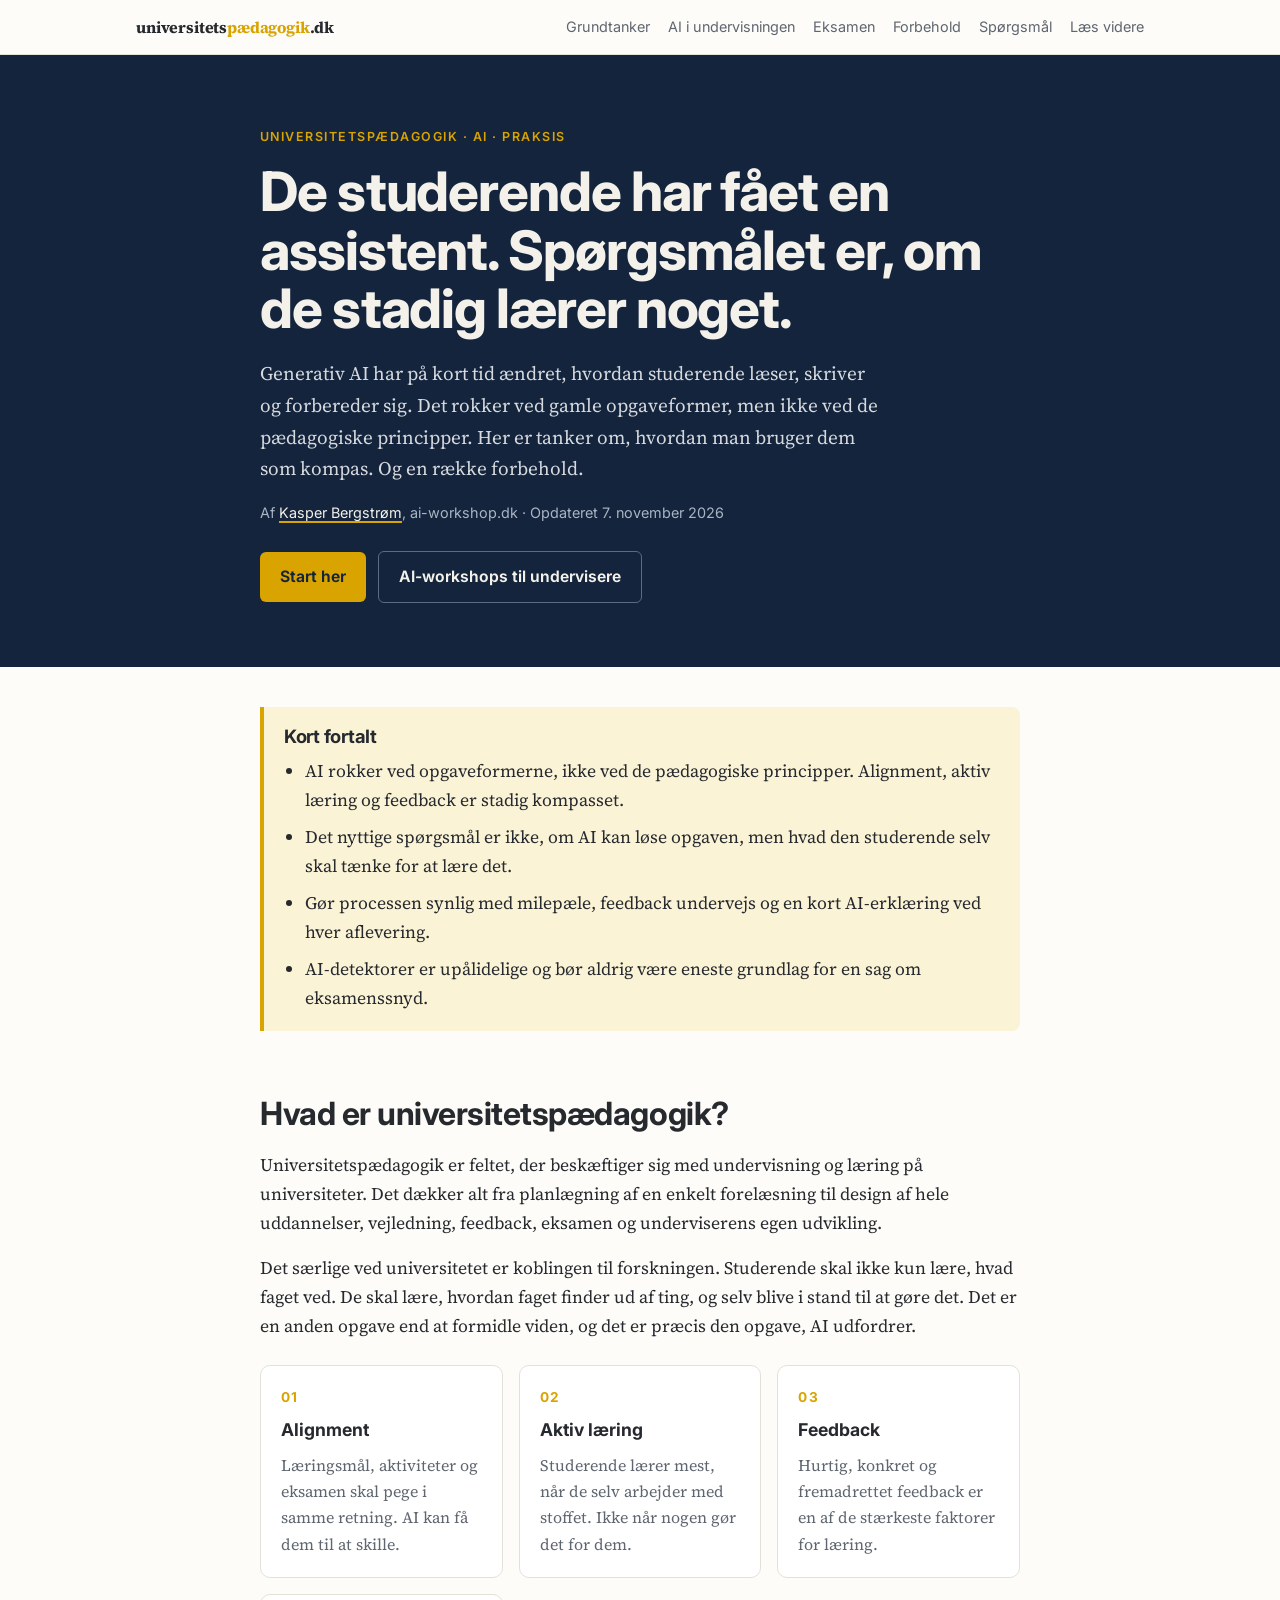
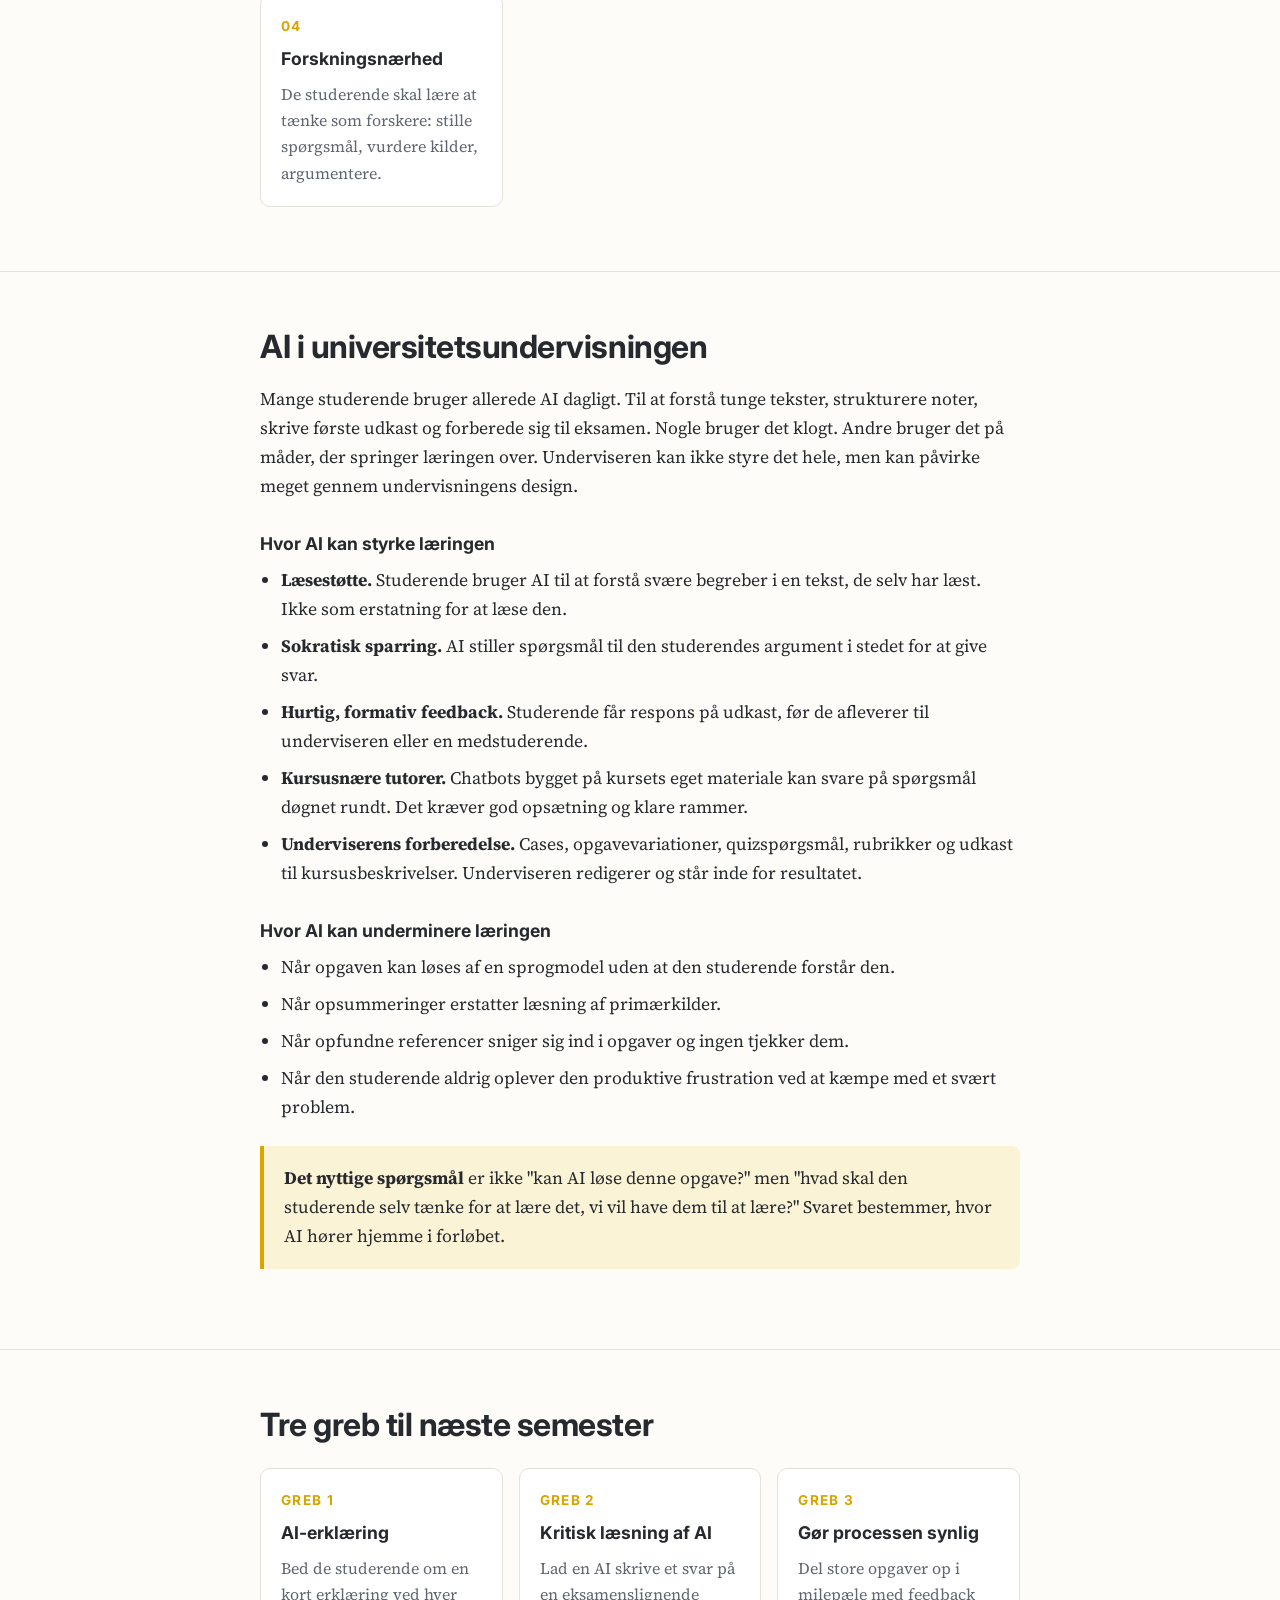
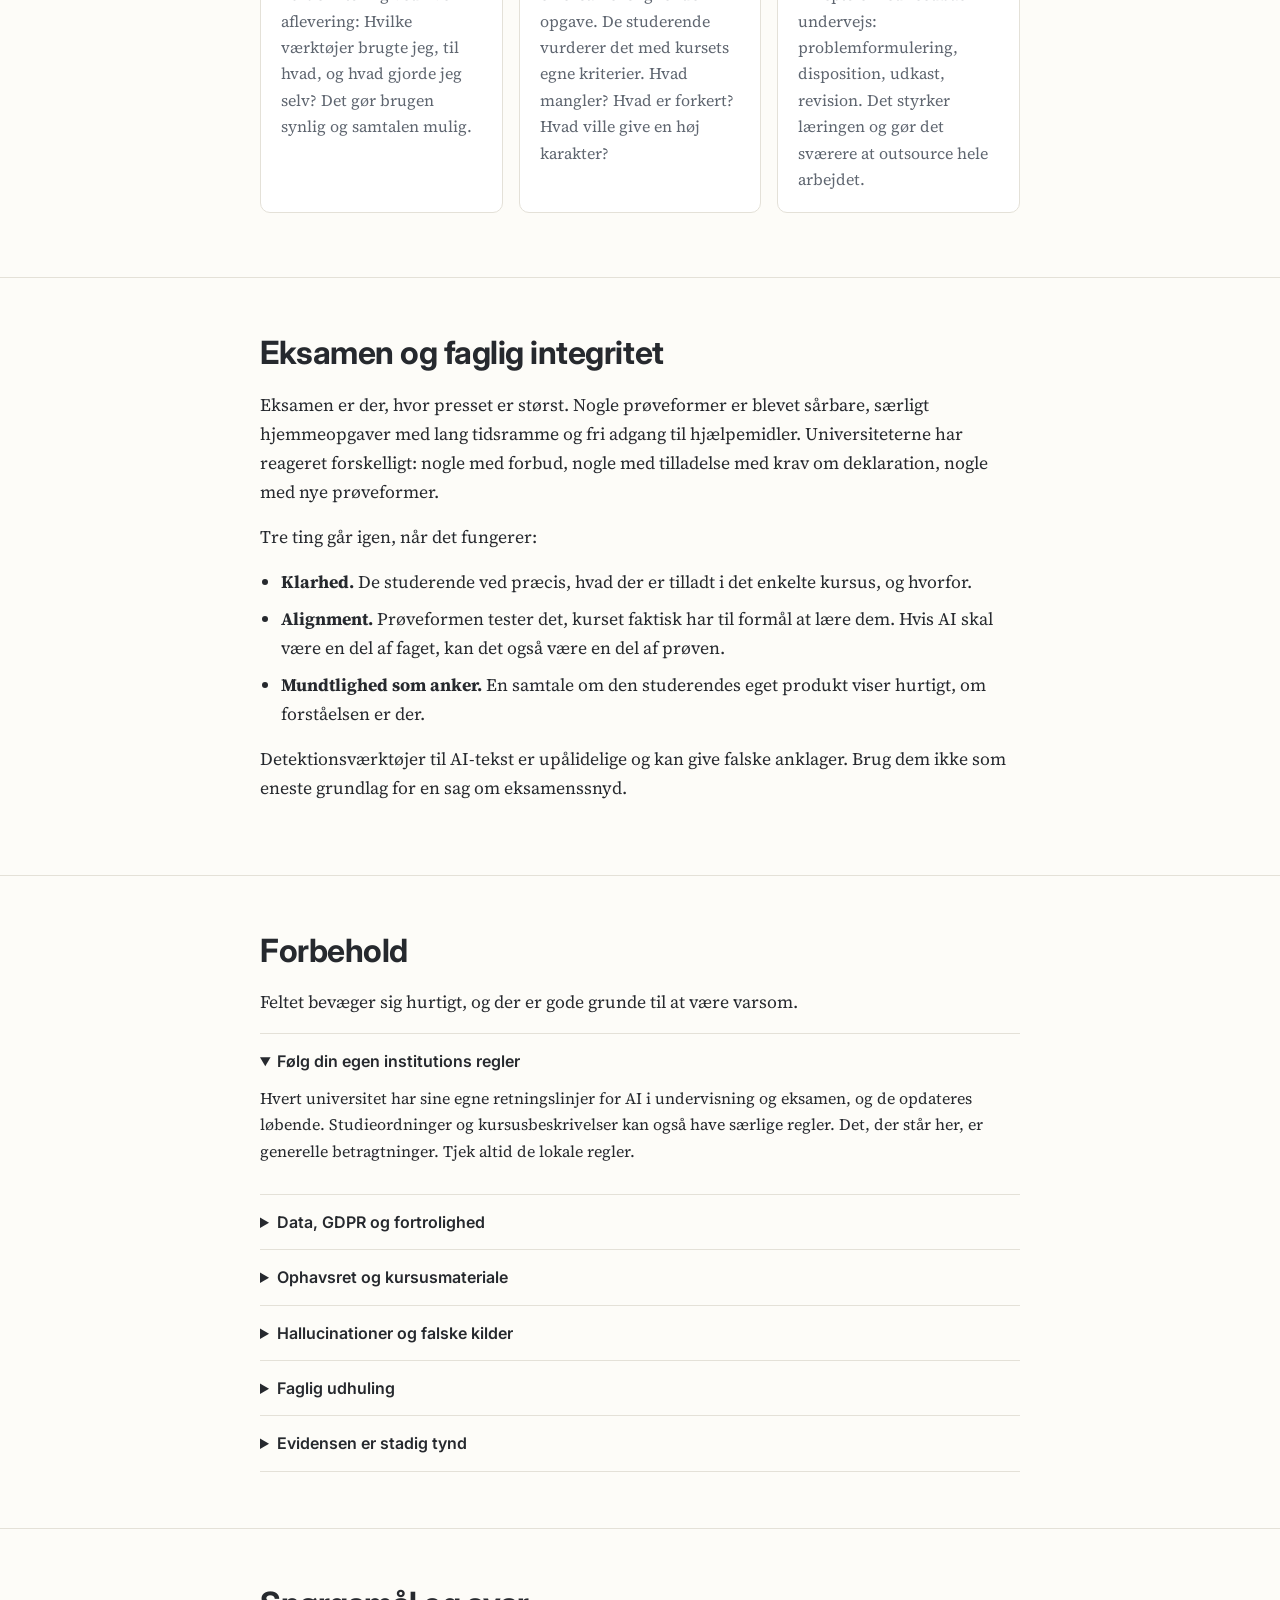
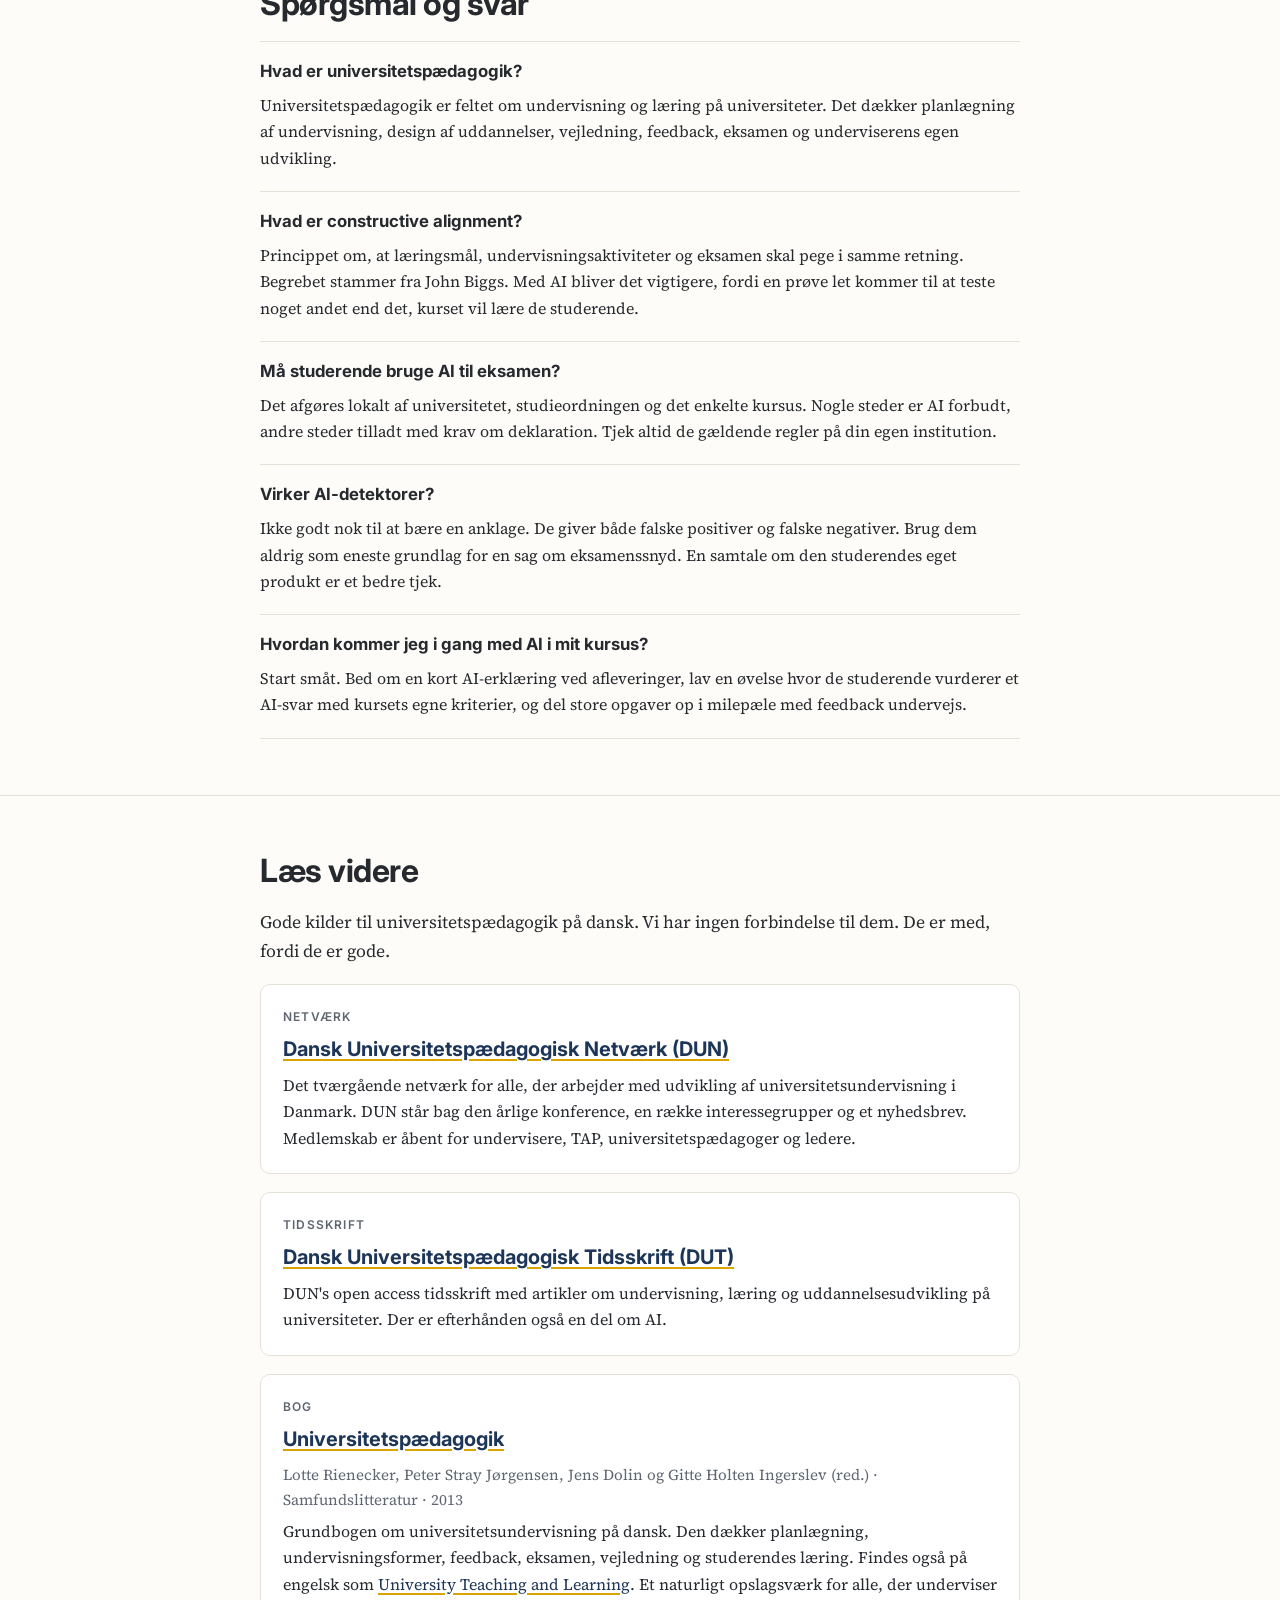
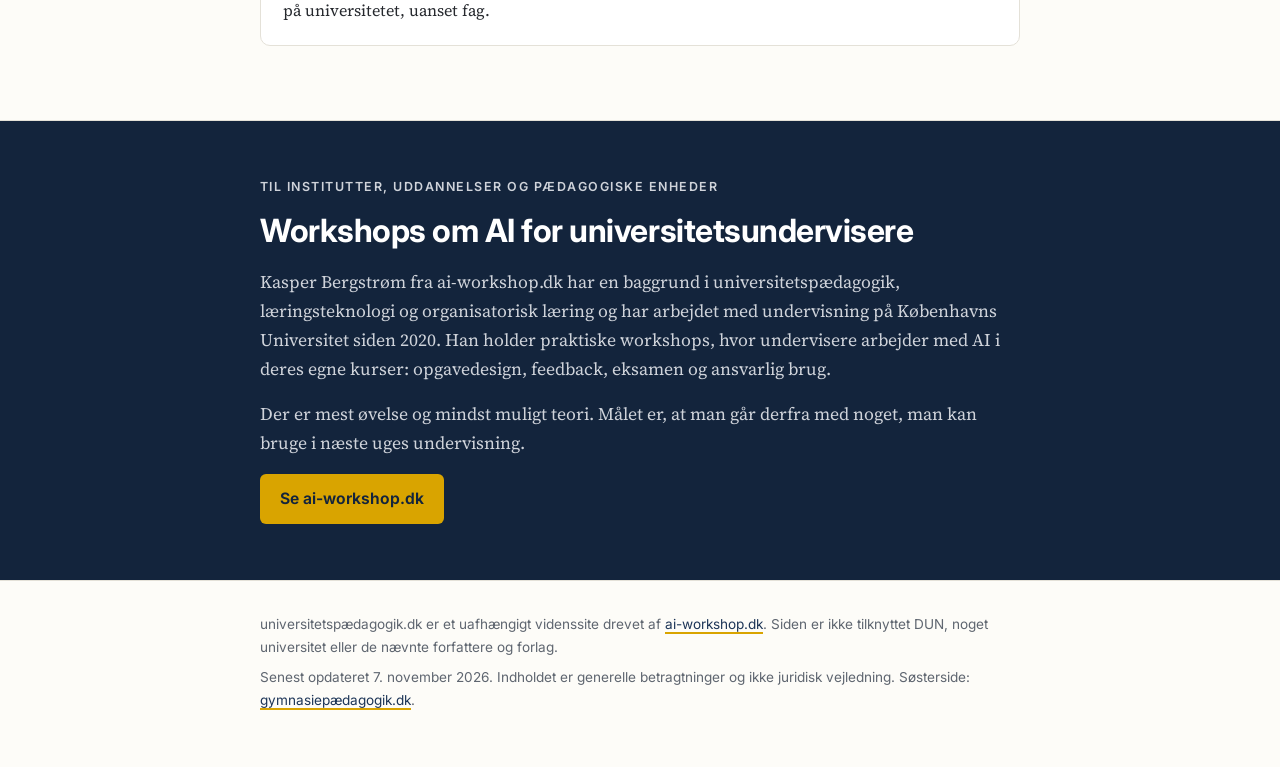
==== index.html @ 2fb236da "GEO/SEO: Bing-verifikation, IndexNow og strukturerede data Co-Authored-By: Claude Opus 5.5 <noreply@" ====
<!doctype html>
<html lang="da">
<head>
<meta charset="utf-8">
<meta name="viewport" content="width=device-width, initial-scale=1">
<title>Universitetspædagogik og AI: undervisning, eksamen og forbehold</title>
<meta name="description" content="Universitetspædagogik og generativ AI: alignment, aktiv læring, feedback, tre greb til næste semester, eksamen, AI-detektorer og ærlige forbehold.">
<meta name="author" content="Kasper Bergstrøm">
<meta name="robots" content="index, follow, max-image-preview:large, max-snippet:-1">
<meta name="theme-color" content="#13243c">
<link rel="canonical" href="https://xn--universitetspdagogik-u0b.dk/">
<meta property="og:site_name" content="universitetspædagogik.dk">
<meta property="og:title" content="Universitetspædagogik og AI">
<meta property="og:description" content="Hvad betyder generativ AI for undervisning, feedback og eksamen på universitetet? Konkrete tanker og ærlige forbehold.">
<meta property="og:type" content="article">
<meta property="og:url" content="https://xn--universitetspdagogik-u0b.dk/">
<meta property="og:image" content="https://xn--universitetspdagogik-u0b.dk/og.png">
<meta property="og:image:width" content="1200">
<meta property="og:image:height" content="630">
<meta property="og:image:alt" content="universitetspædagogik.dk: Universitetspædagogik og AI">
<meta property="og:locale" content="da_DK">
<meta property="article:published_time" content="2026-11-03">
<meta property="article:modified_time" content="2026-11-07">
<meta name="twitter:card" content="summary_large_image">
<script type="application/ld+json">
{
 "@context": "https://schema.org",
 "@graph": [
  {
   "@type": "WebSite",
   "@id": "https://xn--universitetspdagogik-u0b.dk/#website",
   "url": "https://xn--universitetspdagogik-u0b.dk/",
   "name": "universitetspædagogik.dk",
   "inLanguage": "da-DK",
   "publisher": {
    "@id": "https://ai-workshop.dk/#organization"
   }
  },
  {
   "@type": "Organization",
   "@id": "https://ai-workshop.dk/#organization",
   "name": "ai-workshop.dk",
   "url": "https://ai-workshop.dk/",
   "description": "Praktiske workshops og webinarer om generativ AI for undervisere, administration og vidensarbejdere.",
   "founder": {
    "@id": "https://ai-workshop.dk/#kasper"
   }
  },
  {
   "@type": "Person",
   "@id": "https://ai-workshop.dk/#kasper",
   "name": "Kasper Bergstrøm",
   "url": "https://ai-workshop.dk/",
   "description": "Underviser i praktisk brug af generativ AI med baggrund i pædagogik, læringsteknologi og organisatorisk læring.",
   "knowsAbout": [
    "Universitetspædagogik",
    "Gymnasiepædagogik",
    "Generativ AI i undervisning",
    "Læringsteknologi",
    "Organisatorisk læring"
   ],
   "worksFor": {
    "@id": "https://ai-workshop.dk/#organization"
   },
   "sameAs": [
    "https://www.linkedin.com/in/kasper-bergstrom"
   ]
  },
  {
   "@type": "Article",
   "@id": "https://xn--universitetspdagogik-u0b.dk/#artikel",
   "headline": "Universitetspædagogik og generativ AI",
   "description": "Universitetspædagogik og generativ AI: alignment, aktiv læring, feedback, tre greb til næste semester, eksamen, AI-detektorer og ærlige forbehold.",
   "url": "https://xn--universitetspdagogik-u0b.dk/",
   "mainEntityOfPage": "https://xn--universitetspdagogik-u0b.dk/",
   "inLanguage": "da-DK",
   "isPartOf": {
    "@id": "https://xn--universitetspdagogik-u0b.dk/#website"
   },
   "image": "https://xn--universitetspdagogik-u0b.dk/og.png",
   "datePublished": "2026-11-03",
   "dateModified": "2026-11-07",
   "author": {
    "@id": "https://ai-workshop.dk/#kasper"
   },
   "publisher": {
    "@id": "https://ai-workshop.dk/#organization"
   },
   "about": [
    {
     "@type": "Thing",
     "name": "Universitetspædagogik"
    },
    {
     "@type": "Thing",
     "name": "Generativ kunstig intelligens"
    },
    {
     "@type": "Thing",
     "name": "Constructive alignment"
    },
    {
     "@type": "Thing",
     "name": "Eksamen og faglig integritet"
    }
   ],
   "audience": {
    "@type": "EducationalAudience",
    "audienceType": "Universitetsundervisere, ph.d.-studerende, universitetspædagoger og uddannelsesledere"
   },
   "abstract": "AI rokker ved opgaveformerne, ikke ved de pædagogiske principper. Alignment, aktiv læring og feedback er stadig kompasset. Det nyttige spørgsmål er ikke, om AI kan løse opgaven, men hvad den studerende selv skal tænke for at lære det. Gør processen synlig med milepæle, feedback undervejs og en kort AI-erklæring ved hver aflevering. AI-detektorer er upålidelige og bør aldrig være eneste grundlag for en sag om eksamenssnyd.",
   "citation": [
    {
     "@type": "Book",
     "name": "Universitetspædagogik",
     "editor": [
      {
       "@type": "Person",
       "name": "Lotte Rienecker"
      },
      {
       "@type": "Person",
       "name": "Peter Stray Jørgensen"
      },
      {
       "@type": "Person",
       "name": "Jens Dolin"
      },
      {
       "@type": "Person",
       "name": "Gitte Holten Ingerslev"
      }
     ],
     "publisher": {
      "@type": "Organization",
      "name": "Samfundslitteratur"
     },
     "datePublished": "2013",
     "isbn": "9788759316375",
     "url": "https://samfundslitteratur.dk/bog/universitetspaedagogik"
    },
    {
     "@type": "Organization",
     "name": "Dansk Universitetspædagogisk Netværk (DUN)",
     "url": "https://dun-net.dk/"
    },
    {
     "@type": "Periodical",
     "name": "Dansk Universitetspædagogisk Tidsskrift (DUT)",
     "url": "https://tidsskrift.dk/dut"
    }
   ]
  },
  {
   "@type": "FAQPage",
   "@id": "https://xn--universitetspdagogik-u0b.dk/#faq",
   "inLanguage": "da-DK",
   "isPartOf": {
    "@id": "https://xn--universitetspdagogik-u0b.dk/#website"
   },
   "mainEntity": [
    {
     "@type": "Question",
     "name": "Hvad er universitetspædagogik?",
     "acceptedAnswer": {
      "@type": "Answer",
      "text": "Universitetspædagogik er feltet om undervisning og læring på universiteter. Det dækker planlægning af undervisning, design af uddannelser, vejledning, feedback, eksamen og underviserens egen udvikling."
     }
    },
    {
     "@type": "Question",
     "name": "Hvad er constructive alignment?",
     "acceptedAnswer": {
      "@type": "Answer",
      "text": "Princippet om, at læringsmål, undervisningsaktiviteter og eksamen skal pege i samme retning. Begrebet stammer fra John Biggs. Med AI bliver det vigtigere, fordi en prøve let kommer til at teste noget andet end det, kurset vil lære de studerende."
     }
    },
    {
     "@type": "Question",
     "name": "Må studerende bruge AI til eksamen?",
     "acceptedAnswer": {
      "@type": "Answer",
      "text": "Det afgøres lokalt af universitetet, studieordningen og det enkelte kursus. Nogle steder er AI forbudt, andre steder tilladt med krav om deklaration. Tjek altid de gældende regler på din egen institution."
     }
    },
    {
     "@type": "Question",
     "name": "Virker AI-detektorer?",
     "acceptedAnswer": {
      "@type": "Answer",
      "text": "Ikke godt nok til at bære en anklage. De giver både falske positiver og falske negativer. Brug dem aldrig som eneste grundlag for en sag om eksamenssnyd. En samtale om den studerendes eget produkt er et bedre tjek."
     }
    },
    {
     "@type": "Question",
     "name": "Hvordan kommer jeg i gang med AI i mit kursus?",
     "acceptedAnswer": {
      "@type": "Answer",
      "text": "Start småt. Bed om en kort AI-erklæring ved afleveringer, lav en øvelse hvor de studerende vurderer et AI-svar med kursets egne kriterier, og del store opgaver op i milepæle med feedback undervejs."
     }
    }
   ]
  }
 ]
}
</script>
<link rel="icon" href="favicon.svg" type="image/svg+xml">
<link rel="preconnect" href="https://fonts.googleapis.com">
<link rel="preconnect" href="https://fonts.gstatic.com" crossorigin>
<link href="https://fonts.googleapis.com/css2?family=Inter:wght@400;600;700;800&family=Source+Serif+4:opsz,wght@8..60,400;8..60,600&display=swap" rel="stylesheet">
<link rel="stylesheet" href="style.css">
<meta name="msvalidate.01" content="6FF3944E70AC36E640FBBDFD5BC174A5">
</head>
<body>

<header class="site">
  <div class="inner">
    <a class="brand" href="#top">universitets<span>pædagogik</span>.dk</a>
    <nav aria-label="Indhold">
      <a href="#grundtanker">Grundtanker</a>
      <a href="#ai">AI i undervisningen</a>
      <a href="#eksamen">Eksamen</a>
      <a href="#forbehold">Forbehold</a>
      <a href="#faq">Spørgsmål</a>
      <a href="#laes-videre">Læs videre</a>
    </nav>
  </div>
</header>

<div class="hero" id="top">
  <div class="inner">
    <p class="eyebrow">Universitetspædagogik · AI · praksis</p>
    <h1>De studerende har fået en assistent. Spørgsmålet er, om de stadig lærer noget.</h1>
    <p class="lead">Generativ AI har på kort tid ændret, hvordan studerende læser, skriver og forbereder sig. Det rokker ved gamle opgaveformer, men ikke ved de pædagogiske principper. Her er tanker om, hvordan man bruger dem som kompas. Og en række forbehold.</p>
    <p class="byline">Af <a href="https://ai-workshop.dk">Kasper Bergstrøm</a>, ai-workshop.dk · Opdateret <time datetime="2026-11-07">7. november 2026</time></p>
    <a class="btn" href="#ai">Start her</a>
    <a class="btn ghost" href="https://ai-workshop.dk">AI-workshops til undervisere</a>
  </div>
</div>

<main>

<section id="kort-fortalt" class="tldr">
  <div class="inner">
    <div class="callout">
      <h2>Kort fortalt</h2>
      <ul class="clean">
        <li>AI rokker ved opgaveformerne, ikke ved de pædagogiske principper. Alignment, aktiv læring og feedback er stadig kompasset.</li>
        <li>Det nyttige spørgsmål er ikke, om AI kan løse opgaven, men hvad den studerende selv skal tænke for at lære det.</li>
        <li>Gør processen synlig med milepæle, feedback undervejs og en kort AI-erklæring ved hver aflevering.</li>
        <li>AI-detektorer er upålidelige og bør aldrig være eneste grundlag for en sag om eksamenssnyd.</li>
      </ul>
    </div>
  </div>
</section>

<section id="grundtanker">
  <div class="inner">
    <h2>Hvad er universitetspædagogik?</h2>
    <p>Universitetspædagogik er feltet, der beskæftiger sig med undervisning og læring på universiteter. Det dækker alt fra planlægning af en enkelt forelæsning til design af hele uddannelser, vejledning, feedback, eksamen og underviserens egen udvikling.</p>
    <p>Det særlige ved universitetet er koblingen til forskningen. Studerende skal ikke kun lære, hvad faget ved. De skal lære, hvordan faget finder ud af ting, og selv blive i stand til at gøre det. Det er en anden opgave end at formidle viden, og det er præcis den opgave, AI udfordrer.</p>

    <div class="grid">
      <div class="card"><span class="num">01</span><h3>Alignment</h3><p>Læringsmål, aktiviteter og eksamen skal pege i samme retning. AI kan få dem til at skille.</p></div>
      <div class="card"><span class="num">02</span><h3>Aktiv læring</h3><p>Studerende lærer mest, når de selv arbejder med stoffet. Ikke når nogen gør det for dem.</p></div>
      <div class="card"><span class="num">03</span><h3>Feedback</h3><p>Hurtig, konkret og fremadrettet feedback er en af de stærkeste faktorer for læring.</p></div>
      <div class="card"><span class="num">04</span><h3>Forskningsnærhed</h3><p>De studerende skal lære at tænke som forskere: stille spørgsmål, vurdere kilder, argumentere.</p></div>
    </div>
  </div>
</section>

<section id="ai">
  <div class="inner">
    <h2>AI i universitetsundervisningen</h2>
    <p>Mange studerende bruger allerede AI dagligt. Til at forstå tunge tekster, strukturere noter, skrive første udkast og forberede sig til eksamen. Nogle bruger det klogt. Andre bruger det på måder, der springer læringen over. Underviseren kan ikke styre det hele, men kan påvirke meget gennem undervisningens design.</p>

    <h3>Hvor AI kan styrke læringen</h3>
    <ul class="clean">
      <li><strong>Læsestøtte.</strong> Studerende bruger AI til at forstå svære begreber i en tekst, de selv har læst. Ikke som erstatning for at læse den.</li>
      <li><strong>Sokratisk sparring.</strong> AI stiller spørgsmål til den studerendes argument i stedet for at give svar.</li>
      <li><strong>Hurtig, formativ feedback.</strong> Studerende får respons på udkast, før de afleverer til underviseren eller en medstuderende.</li>
      <li><strong>Kursusnære tutorer.</strong> Chatbots bygget på kursets eget materiale kan svare på spørgsmål døgnet rundt. Det kræver god opsætning og klare rammer.</li>
      <li><strong>Underviserens forberedelse.</strong> Cases, opgavevariationer, quizspørgsmål, rubrikker og udkast til kursusbeskrivelser. Underviseren redigerer og står inde for resultatet.</li>
    </ul>

    <h3>Hvor AI kan underminere læringen</h3>
    <ul class="clean">
      <li>Når opgaven kan løses af en sprogmodel uden at den studerende forstår den.</li>
      <li>Når opsummeringer erstatter læsning af primærkilder.</li>
      <li>Når opfundne referencer sniger sig ind i opgaver og ingen tjekker dem.</li>
      <li>Når den studerende aldrig oplever den produktive frustration ved at kæmpe med et svært problem.</li>
    </ul>

    <div class="callout">
      <p><strong>Det nyttige spørgsmål</strong> er ikke "kan AI løse denne opgave?" men "hvad skal den studerende selv tænke for at lære det, vi vil have dem til at lære?" Svaret bestemmer, hvor AI hører hjemme i forløbet.</p>
    </div>
  </div>
</section>

<section id="ovelser">
  <div class="inner">
    <h2>Tre greb til næste semester</h2>
    <div class="grid">
      <div class="card">
        <span class="num">GREB 1</span>
        <h3>AI-erklæring</h3>
        <p>Bed de studerende om en kort erklæring ved hver aflevering: Hvilke værktøjer brugte jeg, til hvad, og hvad gjorde jeg selv? Det gør brugen synlig og samtalen mulig.</p>
      </div>
      <div class="card">
        <span class="num">GREB 2</span>
        <h3>Kritisk læsning af AI</h3>
        <p>Lad en AI skrive et svar på en eksamenslignende opgave. De studerende vurderer det med kursets egne kriterier. Hvad mangler? Hvad er forkert? Hvad ville give en høj karakter?</p>
      </div>
      <div class="card">
        <span class="num">GREB 3</span>
        <h3>Gør processen synlig</h3>
        <p>Del store opgaver op i milepæle med feedback undervejs: problemformulering, disposition, udkast, revision. Det styrker læringen og gør det sværere at outsource hele arbejdet.</p>
      </div>
    </div>
  </div>
</section>

<section id="eksamen">
  <div class="inner">
    <h2>Eksamen og faglig integritet</h2>
    <p>Eksamen er der, hvor presset er størst. Nogle prøveformer er blevet sårbare, særligt hjemmeopgaver med lang tidsramme og fri adgang til hjælpemidler. Universiteterne har reageret forskelligt: nogle med forbud, nogle med tilladelse med krav om deklaration, nogle med nye prøveformer.</p>
    <p>Tre ting går igen, når det fungerer:</p>
    <ul class="clean">
      <li><strong>Klarhed.</strong> De studerende ved præcis, hvad der er tilladt i det enkelte kursus, og hvorfor.</li>
      <li><strong>Alignment.</strong> Prøveformen tester det, kurset faktisk har til formål at lære dem. Hvis AI skal være en del af faget, kan det også være en del af prøven.</li>
      <li><strong>Mundtlighed som anker.</strong> En samtale om den studerendes eget produkt viser hurtigt, om forståelsen er der.</li>
    </ul>
    <p>Detektionsværktøjer til AI-tekst er upålidelige og kan give falske anklager. Brug dem ikke som eneste grundlag for en sag om eksamenssnyd.</p>
  </div>
</section>

<section id="forbehold">
  <div class="inner">
    <h2>Forbehold</h2>
    <p>Feltet bevæger sig hurtigt, og der er gode grunde til at være varsom.</p>

    <details open>
      <summary>Følg din egen institutions regler</summary>
      <p>Hvert universitet har sine egne retningslinjer for AI i undervisning og eksamen, og de opdateres løbende. Studieordninger og kursusbeskrivelser kan også have særlige regler. Det, der står her, er generelle betragtninger. Tjek altid de lokale regler.</p>
    </details>
    <details>
      <summary>Data, GDPR og fortrolighed</summary>
      <p>Studerendes tekster, karakterer, personoplysninger og upubliceret forskning hører ikke hjemme i tilfældige AI-tjenester. Brug de løsninger, din institution har godkendt, og spørg, hvis du er i tvivl.</p>
    </details>
    <details>
      <summary>Ophavsret og kursusmateriale</summary>
      <p>At uploade bøger, artikler og andres materiale til en AI-tjeneste kan være i strid med ophavsret og licensaftaler. Det gælder også, når man bygger chatbots på kursusmateriale.</p>
    </details>
    <details>
      <summary>Hallucinationer og falske kilder</summary>
      <p>Sprogmodeller kan opfinde referencer, data og citater, der ser helt troværdige ud. I et forskningsmiljø er det et alvorligt problem. Al AI-output skal tjekkes mod primærkilder.</p>
    </details>
    <details>
      <summary>Faglig udhuling</summary>
      <p>Hvis studerende aldrig selv skriver, læser eller regner, mister de evner, de senere skal bruge til at vurdere, om AI har ret. Det er en reel risiko, ikke bare en bekymring.</p>
    </details>
    <details>
      <summary>Evidensen er stadig tynd</summary>
      <p>Der er meget erfaring, men stadig begrænset solid forskning i, hvordan AI påvirker læring på universitetet over tid. Vær nysgerrig og eksperimenterende, men også forsigtig med store konklusioner.</p>
    </details>
  </div>
</section>

<section id="faq" class="faq">
  <div class="inner">
    <h2>Spørgsmål og svar</h2>
    <div class="qa">
      <h3>Hvad er universitetspædagogik?</h3>
      <p>Universitetspædagogik er feltet om undervisning og læring på universiteter. Det dækker planlægning af undervisning, design af uddannelser, vejledning, feedback, eksamen og underviserens egen udvikling.</p>
    </div>
    <div class="qa">
      <h3>Hvad er constructive alignment?</h3>
      <p>Princippet om, at læringsmål, undervisningsaktiviteter og eksamen skal pege i samme retning. Begrebet stammer fra John Biggs. Med AI bliver det vigtigere, fordi en prøve let kommer til at teste noget andet end det, kurset vil lære de studerende.</p>
    </div>
    <div class="qa">
      <h3>Må studerende bruge AI til eksamen?</h3>
      <p>Det afgøres lokalt af universitetet, studieordningen og det enkelte kursus. Nogle steder er AI forbudt, andre steder tilladt med krav om deklaration. Tjek altid de gældende regler på din egen institution.</p>
    </div>
    <div class="qa">
      <h3>Virker AI-detektorer?</h3>
      <p>Ikke godt nok til at bære en anklage. De giver både falske positiver og falske negativer. Brug dem aldrig som eneste grundlag for en sag om eksamenssnyd. En samtale om den studerendes eget produkt er et bedre tjek.</p>
    </div>
    <div class="qa">
      <h3>Hvordan kommer jeg i gang med AI i mit kursus?</h3>
      <p>Start småt. Bed om en kort AI-erklæring ved afleveringer, lav en øvelse hvor de studerende vurderer et AI-svar med kursets egne kriterier, og del store opgaver op i milepæle med feedback undervejs.</p>
    </div>
  </div>
</section>

<section id="laes-videre">
  <div class="inner">
    <h2>Læs videre</h2>
    <p>Gode kilder til universitetspædagogik på dansk. Vi har ingen forbindelse til dem. De er med, fordi de er gode.</p>

    <div class="source">
      <span class="tag">Netværk</span>
      <h3><a href="https://dun-net.dk/">Dansk Universitetspædagogisk Netværk (DUN)</a></h3>
      <p>Det tværgående netværk for alle, der arbejder med udvikling af universitetsundervisning i Danmark. DUN står bag den årlige konference, en række interessegrupper og et nyhedsbrev. Medlemskab er åbent for undervisere, TAP, universitetspædagoger og ledere.</p>
    </div>

    <div class="source">
      <span class="tag">Tidsskrift</span>
      <h3><a href="https://tidsskrift.dk/dut">Dansk Universitetspædagogisk Tidsskrift (DUT)</a></h3>
      <p>DUN's open access tidsskrift med artikler om undervisning, læring og uddannelsesudvikling på universiteter. Der er efterhånden også en del om AI.</p>
    </div>

    <div class="source">
      <span class="tag">Bog</span>
      <h3><a href="https://samfundslitteratur.dk/bog/universitetspaedagogik">Universitetspædagogik</a></h3>
      <p class="meta">Lotte Rienecker, Peter Stray Jørgensen, Jens Dolin og Gitte Holten Ingerslev (red.) · Samfundslitteratur · 2013</p>
      <p>Grundbogen om universitetsundervisning på dansk. Den dækker planlægning, undervisningsformer, feedback, eksamen, vejledning og studerendes læring. Findes også på engelsk som <a href="https://www.bog.nu/isbn/9788759319604">University Teaching and Learning</a>. Et naturligt opslagsværk for alle, der underviser på universitetet, uanset fag.</p>
    </div>
  </div>
</section>

<section class="cta" id="workshop">
  <div class="inner">
    <p class="eyebrow">Til institutter, uddannelser og pædagogiske enheder</p>
    <h2>Workshops om AI for universitetsundervisere</h2>
    <p>Kasper Bergstrøm fra ai-workshop.dk har en baggrund i universitetspædagogik, læringsteknologi og organisatorisk læring og har arbejdet med undervisning på Københavns Universitet siden 2020. Han holder praktiske workshops, hvor undervisere arbejder med AI i deres egne kurser: opgavedesign, feedback, eksamen og ansvarlig brug.</p>
    <p>Der er mest øvelse og mindst muligt teori. Målet er, at man går derfra med noget, man kan bruge i næste uges undervisning.</p>
    <a class="btn" href="https://ai-workshop.dk">Se ai-workshop.dk</a>
  </div>
</section>

</main>

<footer>
  <div class="inner">
    <p>universitetspædagogik.dk er et uafhængigt videnssite drevet af <a href="https://ai-workshop.dk">ai-workshop.dk</a>. Siden er ikke tilknyttet DUN, noget universitet eller de nævnte forfattere og forlag.</p>
    <p>Senest opdateret <time datetime="2026-11-07">7. november 2026</time>. Indholdet er generelle betragtninger og ikke juridisk vejledning. Søsterside: <a href="https://gymnasiepædagogik.dk">gymnasiepædagogik.dk</a>.</p>
  </div>
</footer>

</body>
</html>
---- style.css ----
:root {
  --yellow: #d9a400;
  --yellow-soft: #fbf3d6;
  --navy: #1d3557;
  --navy-deep: #13243c;
  --ink: #26292e;
  --muted: #5f6670;
  --line: #e4e1d8;
  --paper: #fdfcf8;
  --card: #ffffff;
  --maxw: 760px;
}

@media (prefers-color-scheme: dark) {
  :root {
    --yellow: #e8b62a;
    --yellow-soft: #2a2516;
    --navy: #9fbbe0;
    --navy-deep: #0d1828;
    --ink: #e7e5df;
    --muted: #a3a8b0;
    --line: #2f3440;
    --paper: #12161d;
    --card: #181d26;
  }
}

* { box-sizing: border-box; }

html { scroll-behavior: smooth; }

body {
  margin: 0;
  background: var(--paper);
  color: var(--ink);
  font-family: "Source Serif 4", Georgia, "Times New Roman", serif;
  font-size: 1.1rem;
  line-height: 1.65;
  -webkit-font-smoothing: antialiased;
}

a { color: var(--navy); text-decoration-color: var(--yellow); text-decoration-thickness: 2px; text-underline-offset: 3px; }
a:hover { text-decoration-color: var(--navy); }

.sans, h1, h2, h3, nav, .eyebrow, .btn, footer, .tag {
  font-family: "Inter", system-ui, -apple-system, "Segoe UI", sans-serif;
}

header.site {
  border-bottom: 1px solid var(--line);
  background: var(--paper);
  position: sticky; top: 0; z-index: 10;
}
header.site .inner {
  max-width: 1040px; margin: 0 auto; padding: 14px 16px;
  display: flex; align-items: center; justify-content: space-between; gap: 16px;
}
.brand { font-weight: 700; font-size: 1rem; color: var(--ink); text-decoration: none; letter-spacing: -0.01em; }
.brand span { color: var(--yellow); }
nav { display: flex; gap: 18px; flex-wrap: wrap; font-size: 0.9rem; }
nav a { text-decoration: none; color: var(--muted); }
nav a:hover { color: var(--ink); }
@media (max-width: 640px) { nav { display: none; } }

.hero {
  background: var(--navy-deep);
  color: #f3f1ea;
  padding: 72px 16px 64px;
}
.hero .inner { max-width: var(--maxw); margin: 0 auto; }
.eyebrow { text-transform: uppercase; letter-spacing: 0.12em; font-size: 0.78rem; font-weight: 600; color: var(--yellow); margin: 0 0 14px; }
.hero h1 { font-size: clamp(2.1rem, 6vw, 3.4rem); line-height: 1.08; margin: 0 0 20px; letter-spacing: -0.02em; font-weight: 750; }
.hero p.lead { font-size: 1.2rem; color: #d6d9de; margin: 0 0 28px; max-width: 620px; }

.btn {
  display: inline-block; background: var(--yellow); color: #13243c; font-weight: 650;
  padding: 12px 20px; border-radius: 6px; text-decoration: none; font-size: 0.98rem;
}
.btn:hover { filter: brightness(1.06); }
.btn.ghost { background: transparent; color: #f3f1ea; border: 1px solid #5a6b85; margin-left: 8px; }

main section { padding: 56px 16px; border-bottom: 1px solid var(--line); }
main section .inner { max-width: var(--maxw); margin: 0 auto; }
h2 { font-size: clamp(1.5rem, 4vw, 2rem); line-height: 1.2; margin: 0 0 18px; letter-spacing: -0.015em; }
h3 { font-size: 1.1rem; margin: 28px 0 8px; }
p { margin: 0 0 16px; }
ul.clean { padding-left: 1.2em; margin: 0 0 16px; }
ul.clean li { margin-bottom: 8px; }

.grid { display: grid; grid-template-columns: repeat(auto-fit, minmax(220px, 1fr)); gap: 16px; margin: 24px 0 8px; }
.card {
  background: var(--card); border: 1px solid var(--line); border-radius: 10px; padding: 20px;
}
.card h3 { margin-top: 0; }
.card p { font-size: 1rem; margin: 0; color: var(--muted); }
.card .num { font-family: "Inter", system-ui, sans-serif; font-weight: 700; color: var(--yellow); font-size: 0.85rem; letter-spacing: 0.1em; display: block; margin-bottom: 6px; }

.callout {
  background: var(--yellow-soft); border-left: 4px solid var(--yellow);
  padding: 18px 20px; border-radius: 0 8px 8px 0; margin: 24px 0;
}
.callout p:last-child { margin-bottom: 0; }

.source {
  display: grid; grid-template-columns: 1fr; gap: 6px;
  background: var(--card); border: 1px solid var(--line); border-radius: 10px; padding: 22px; margin: 18px 0;
}
.source .tag { font-size: 0.75rem; text-transform: uppercase; letter-spacing: 0.1em; color: var(--muted); font-weight: 600; }
.source h3 { margin: 0; font-size: 1.25rem; }
.source p { margin: 0; font-size: 1rem; }
.source .meta { color: var(--muted); font-size: 0.95rem; }

details { border-top: 1px solid var(--line); padding: 14px 0; }
details:last-of-type { border-bottom: 1px solid var(--line); }
summary { cursor: pointer; font-family: "Inter", system-ui, sans-serif; font-weight: 600; font-size: 1rem; }
details p { margin-top: 10px; font-size: 1rem; }

.cta { background: var(--navy-deep); color: #e9e7e0; }
.cta h2 { color: #fff; }
.cta p { color: #cfd3da; }
.cta a:not(.btn) { color: #fff; }

footer { padding: 32px 16px 48px; font-size: 0.85rem; color: var(--muted); }
footer .inner { max-width: var(--maxw); margin: 0 auto; }
footer p { margin: 0 0 8px; }

.hero .byline { font-family: "Inter", system-ui, sans-serif; font-size: 0.9rem; color: #aab4c3; margin: -12px 0 26px; }
.hero .byline a { color: #f3f1ea; }

.tldr { padding-top: 40px; padding-bottom: 8px; border-bottom: 0; }
.tldr .callout { margin: 0; }
.tldr h2 { font-size: 1.15rem; margin: 0 0 10px; }
.tldr ul.clean { margin: 0; }
.tldr ul.clean li:last-child { margin-bottom: 0; }

.faq .qa { border-top: 1px solid var(--line); padding: 16px 0 4px; }
.faq .qa:last-child { border-bottom: 1px solid var(--line); }
.faq .qa h3 { margin: 0 0 6px; font-size: 1.05rem; }
.faq .qa p { font-size: 1rem; }
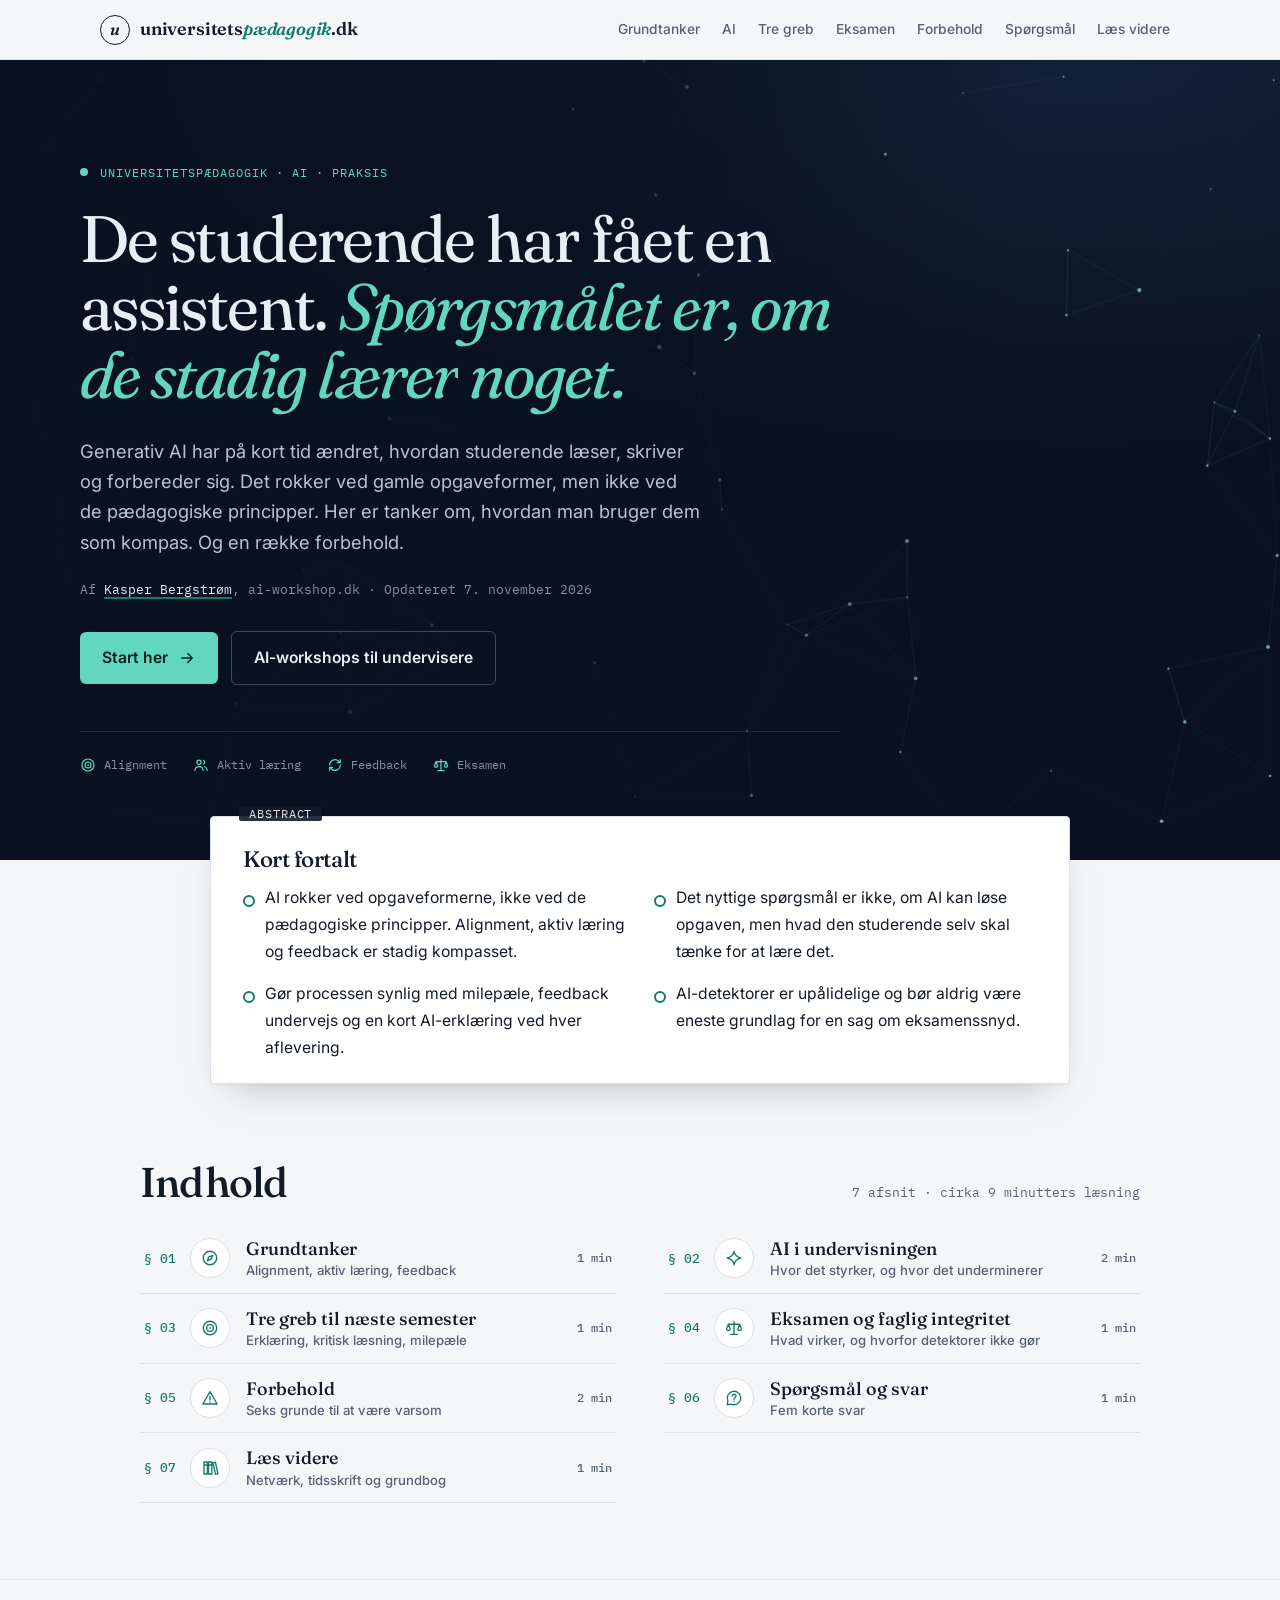
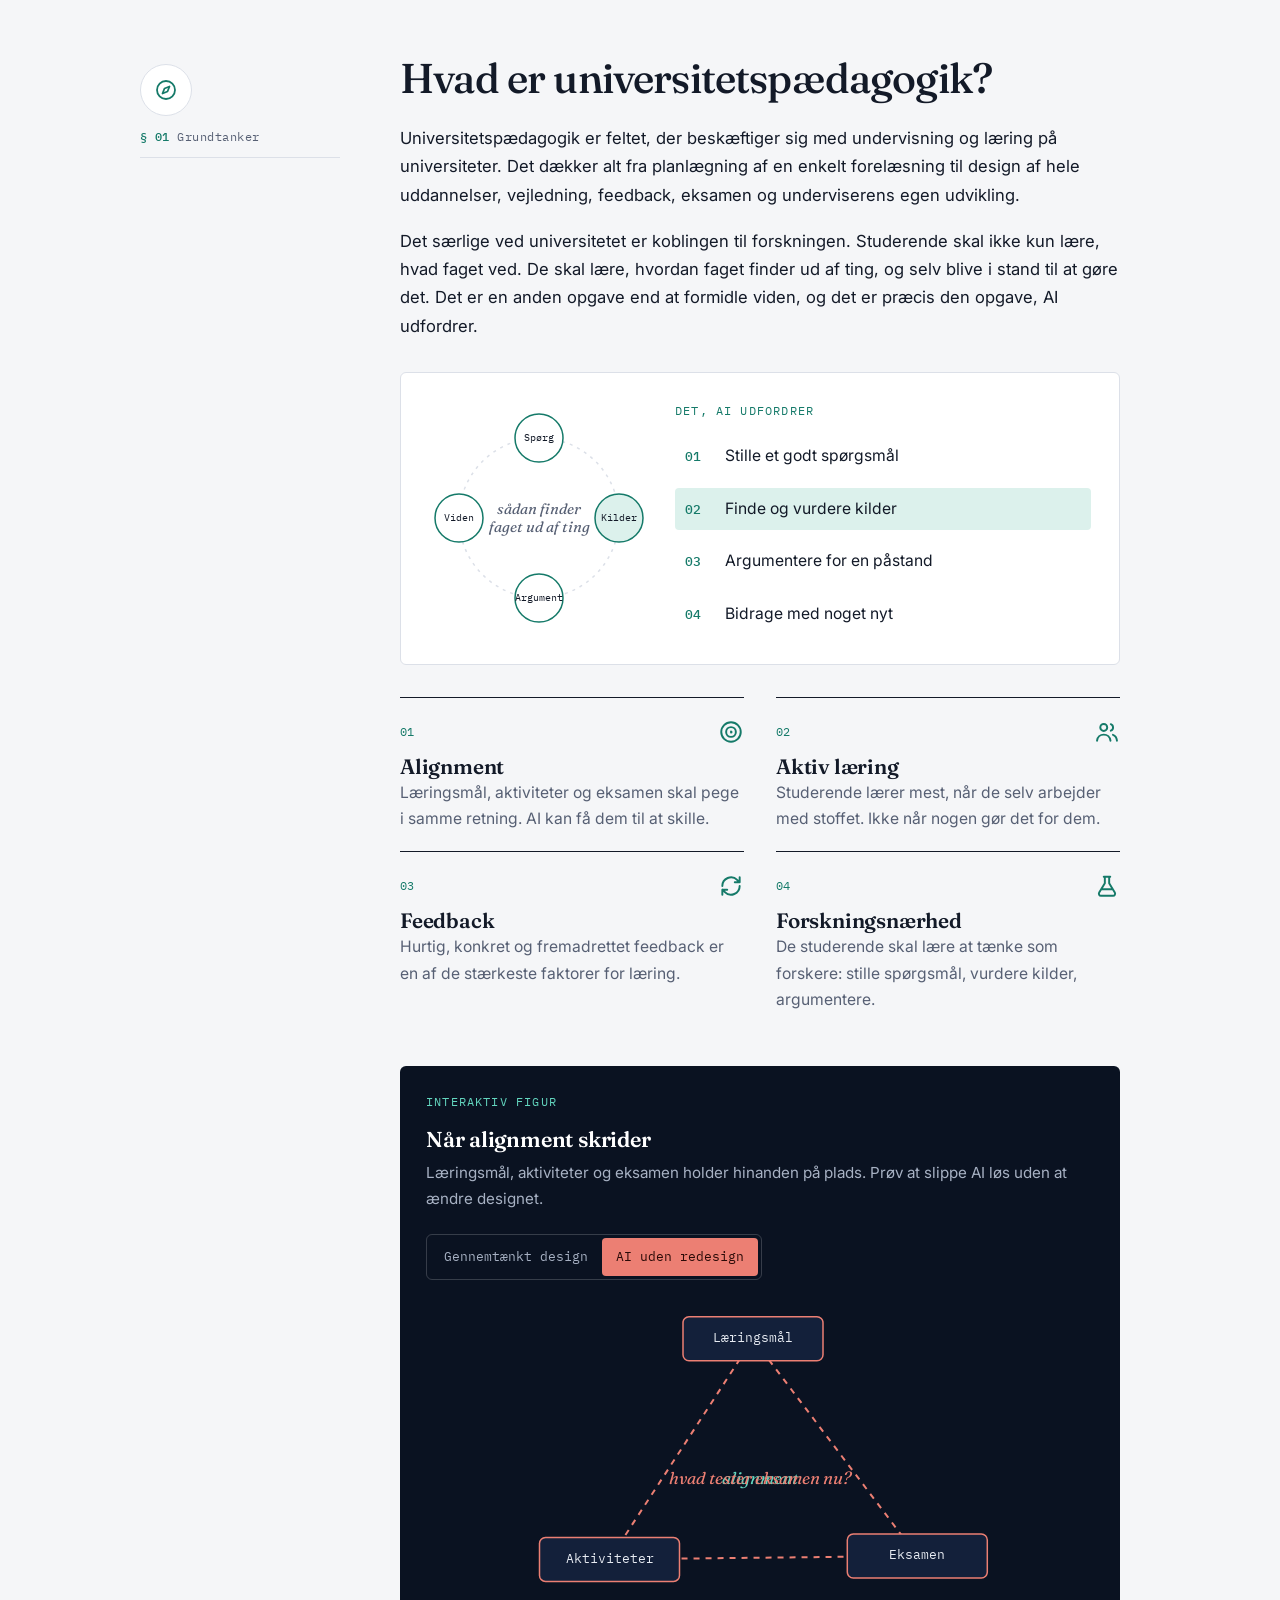
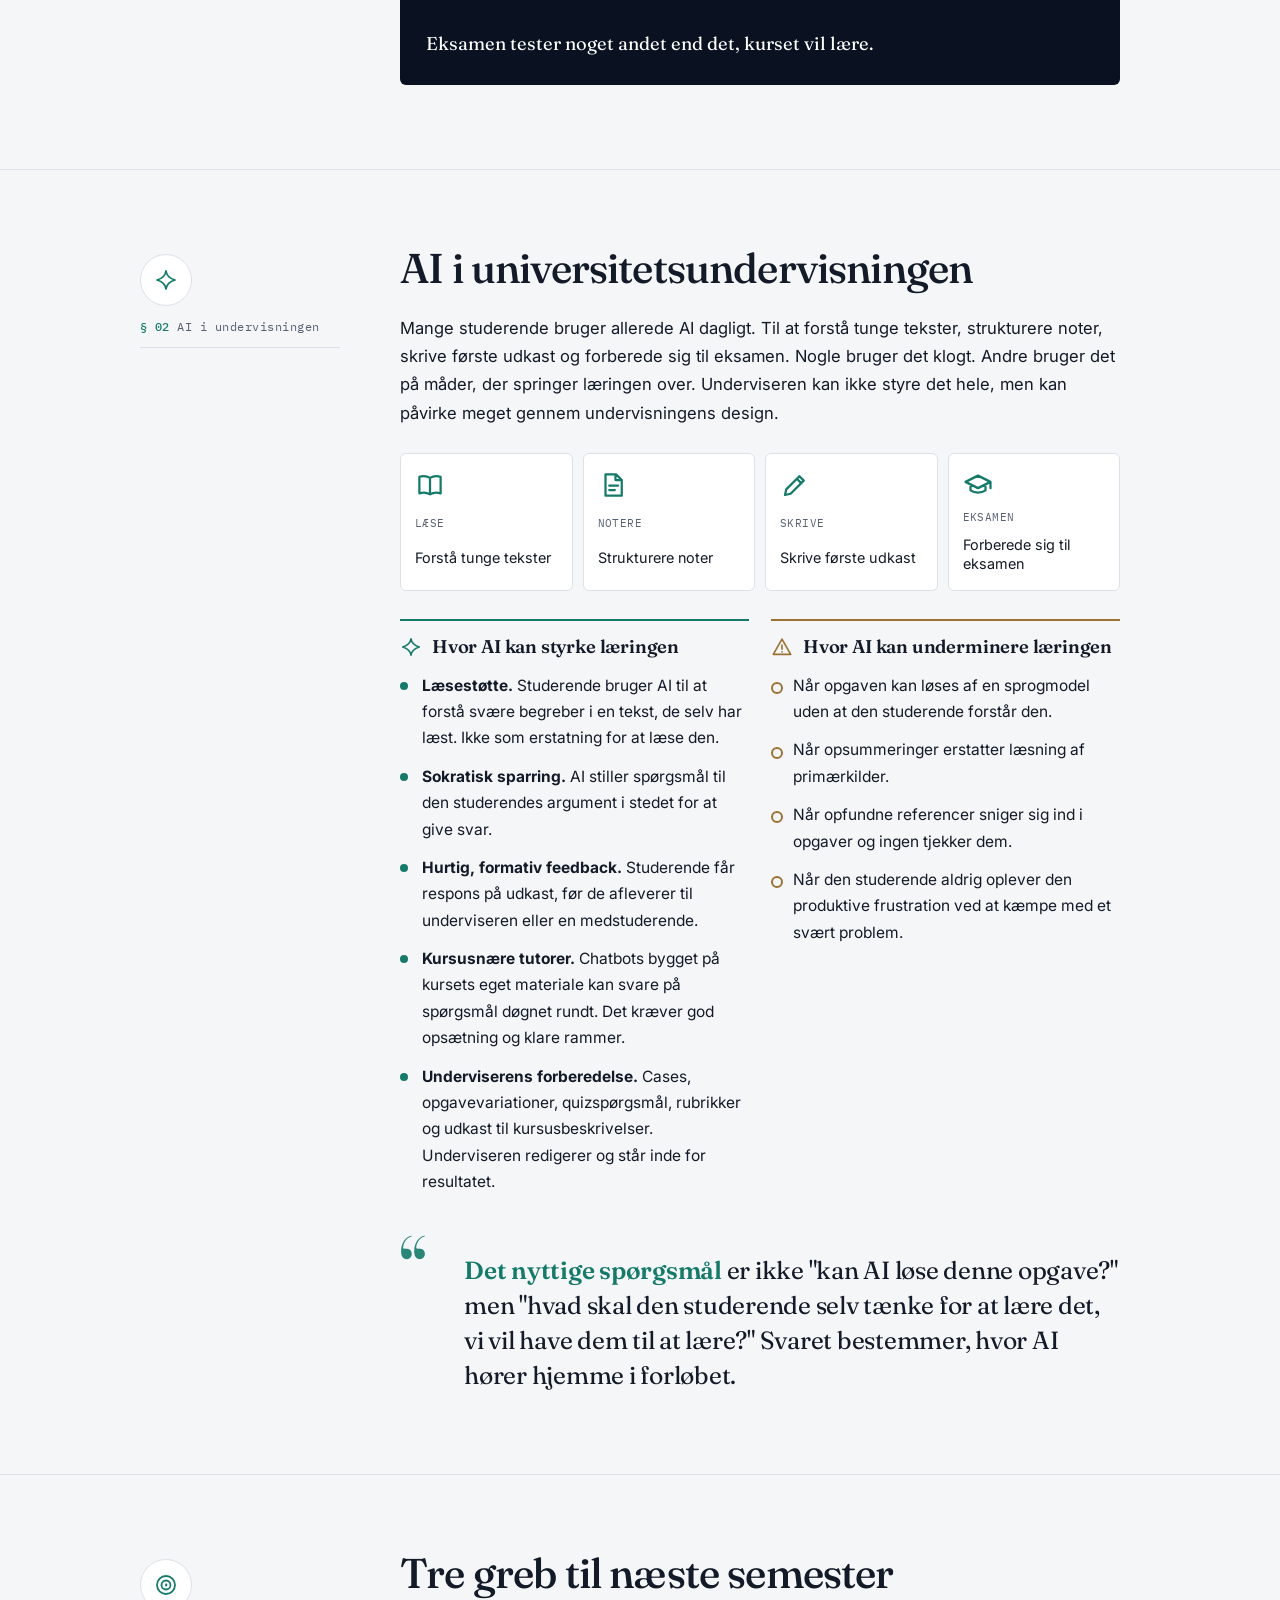
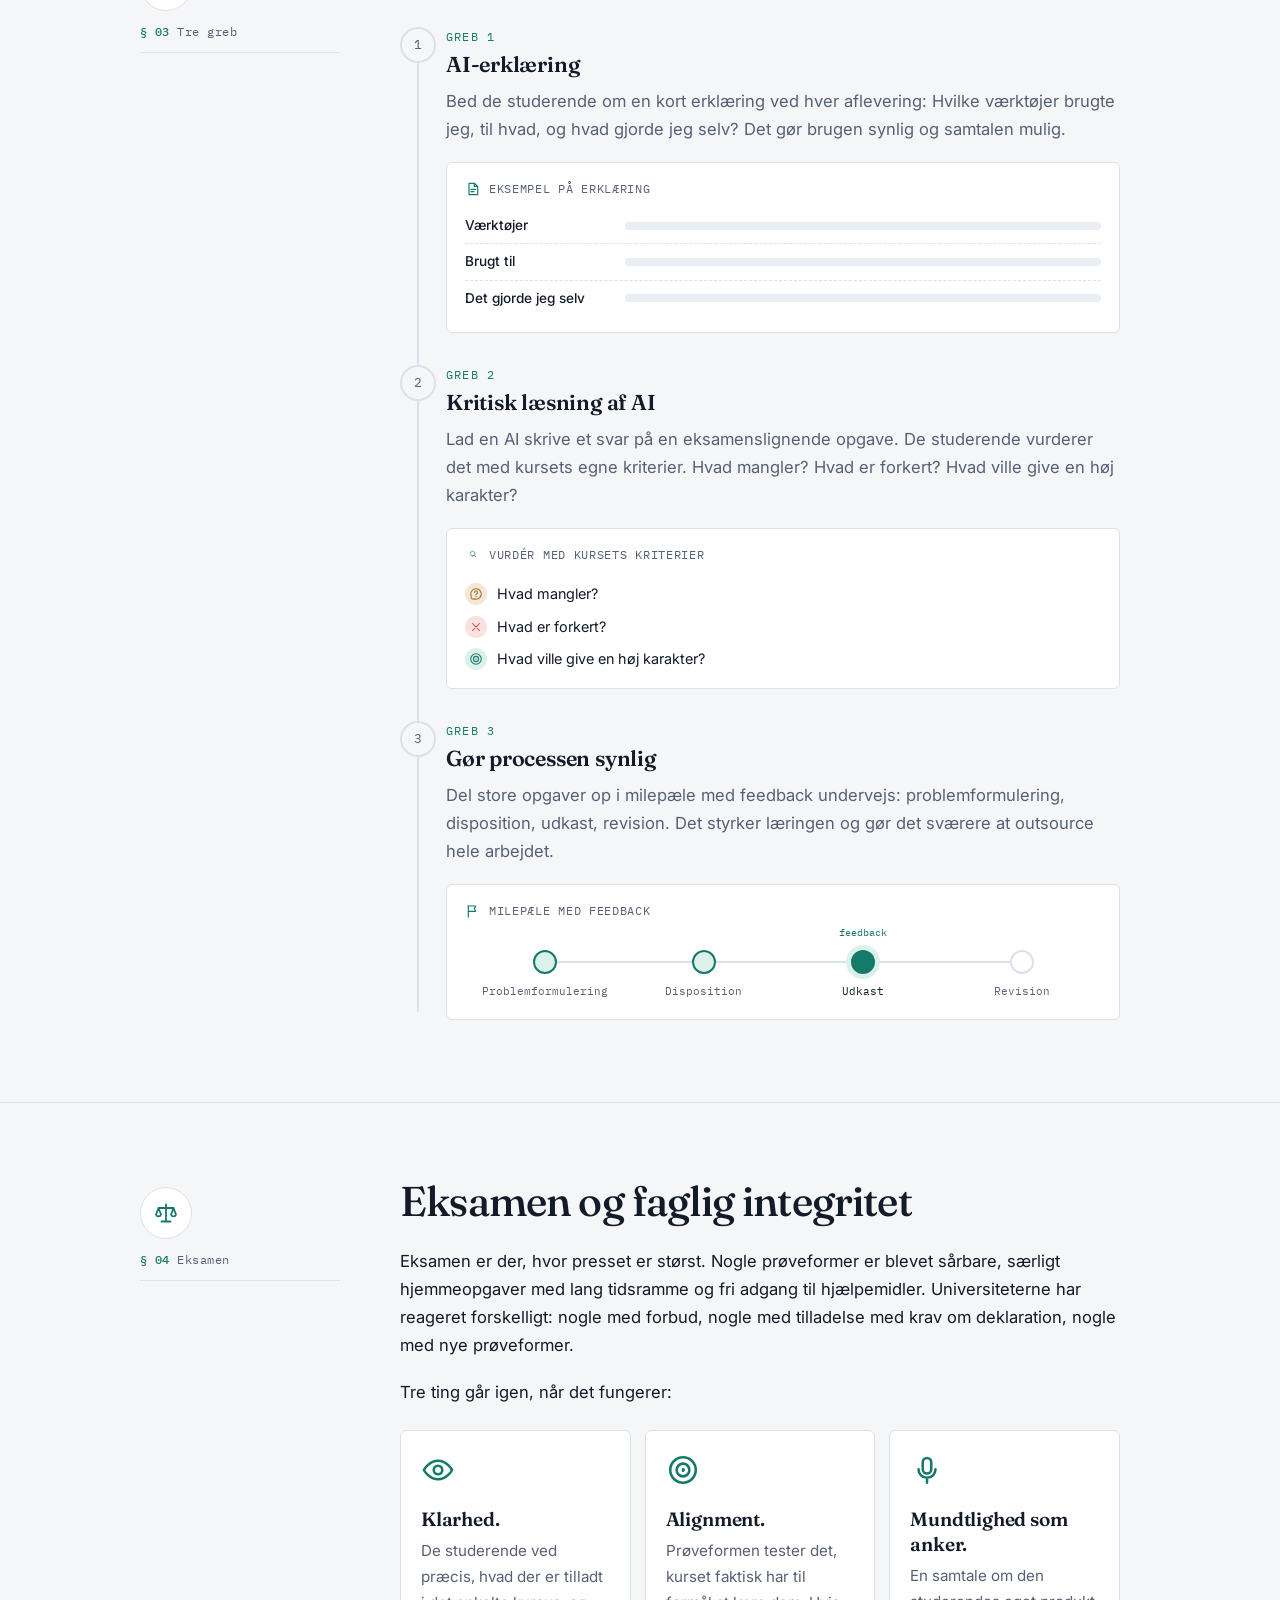
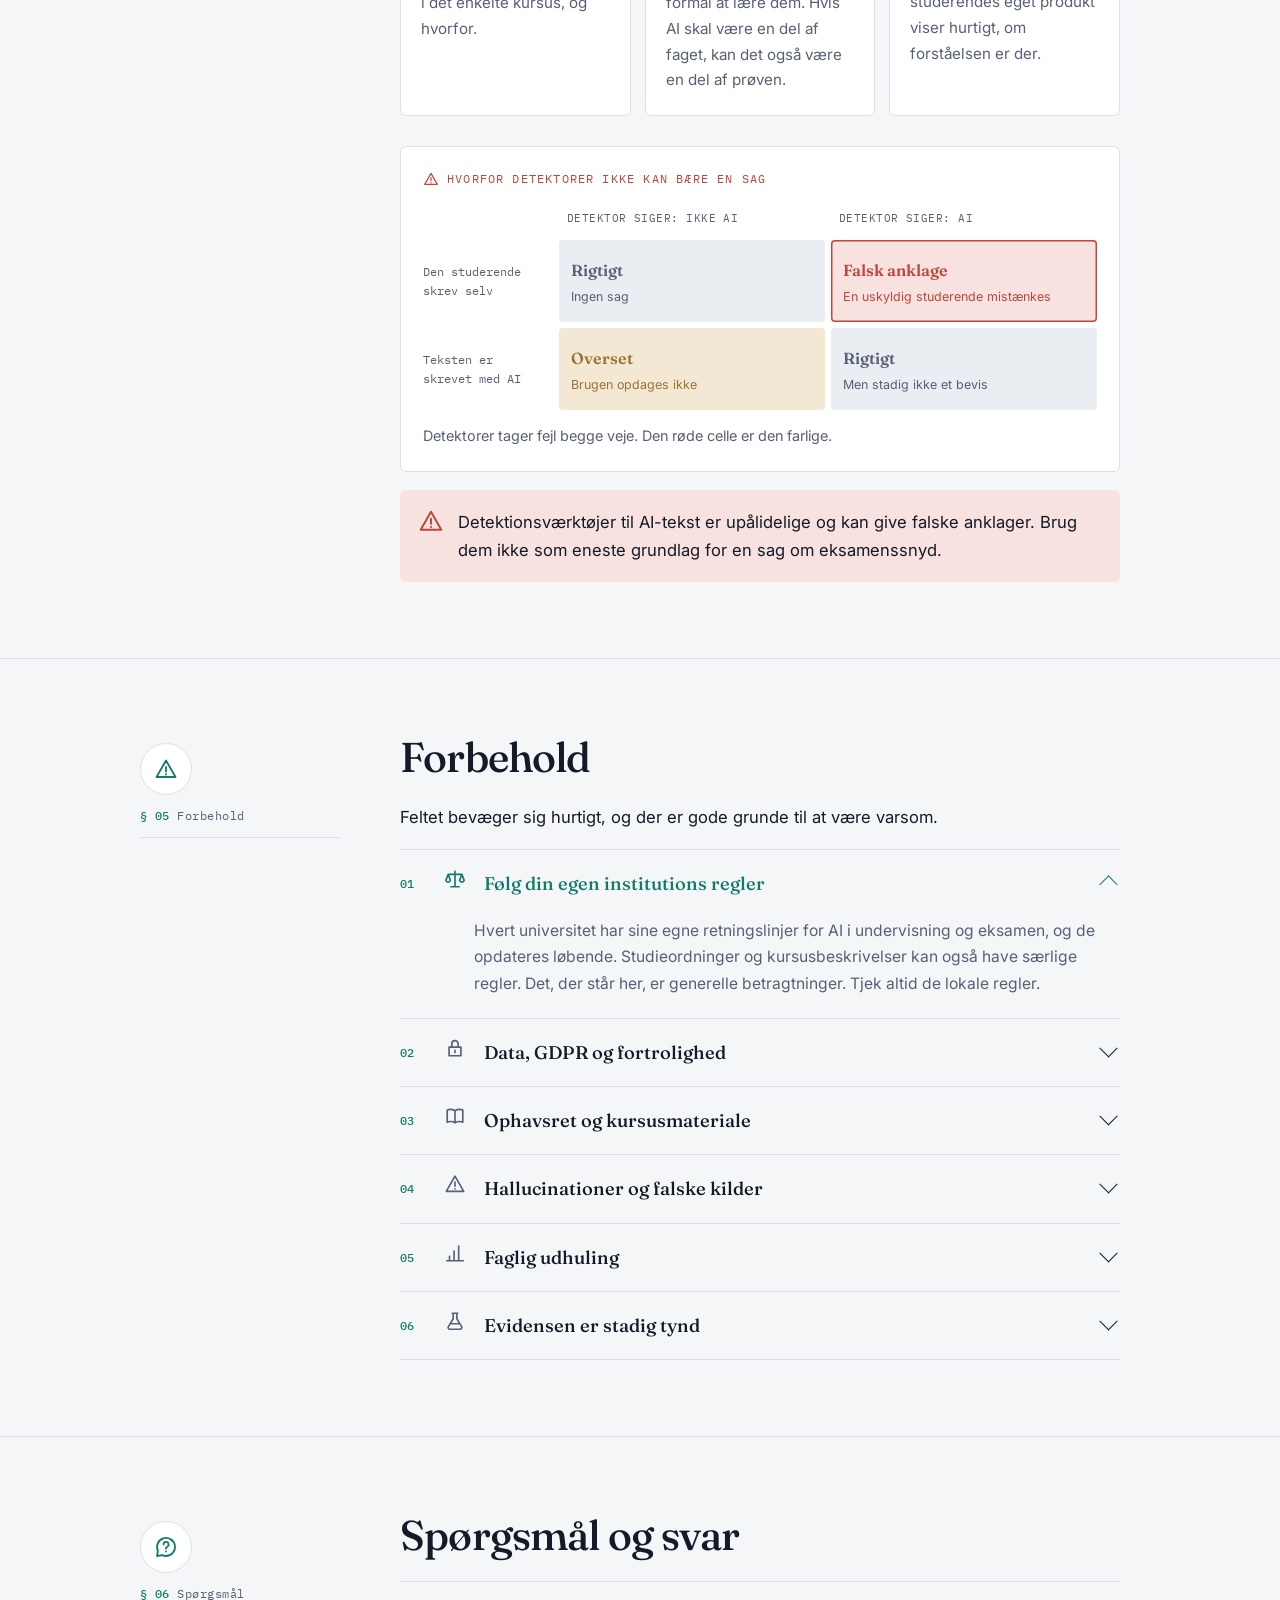
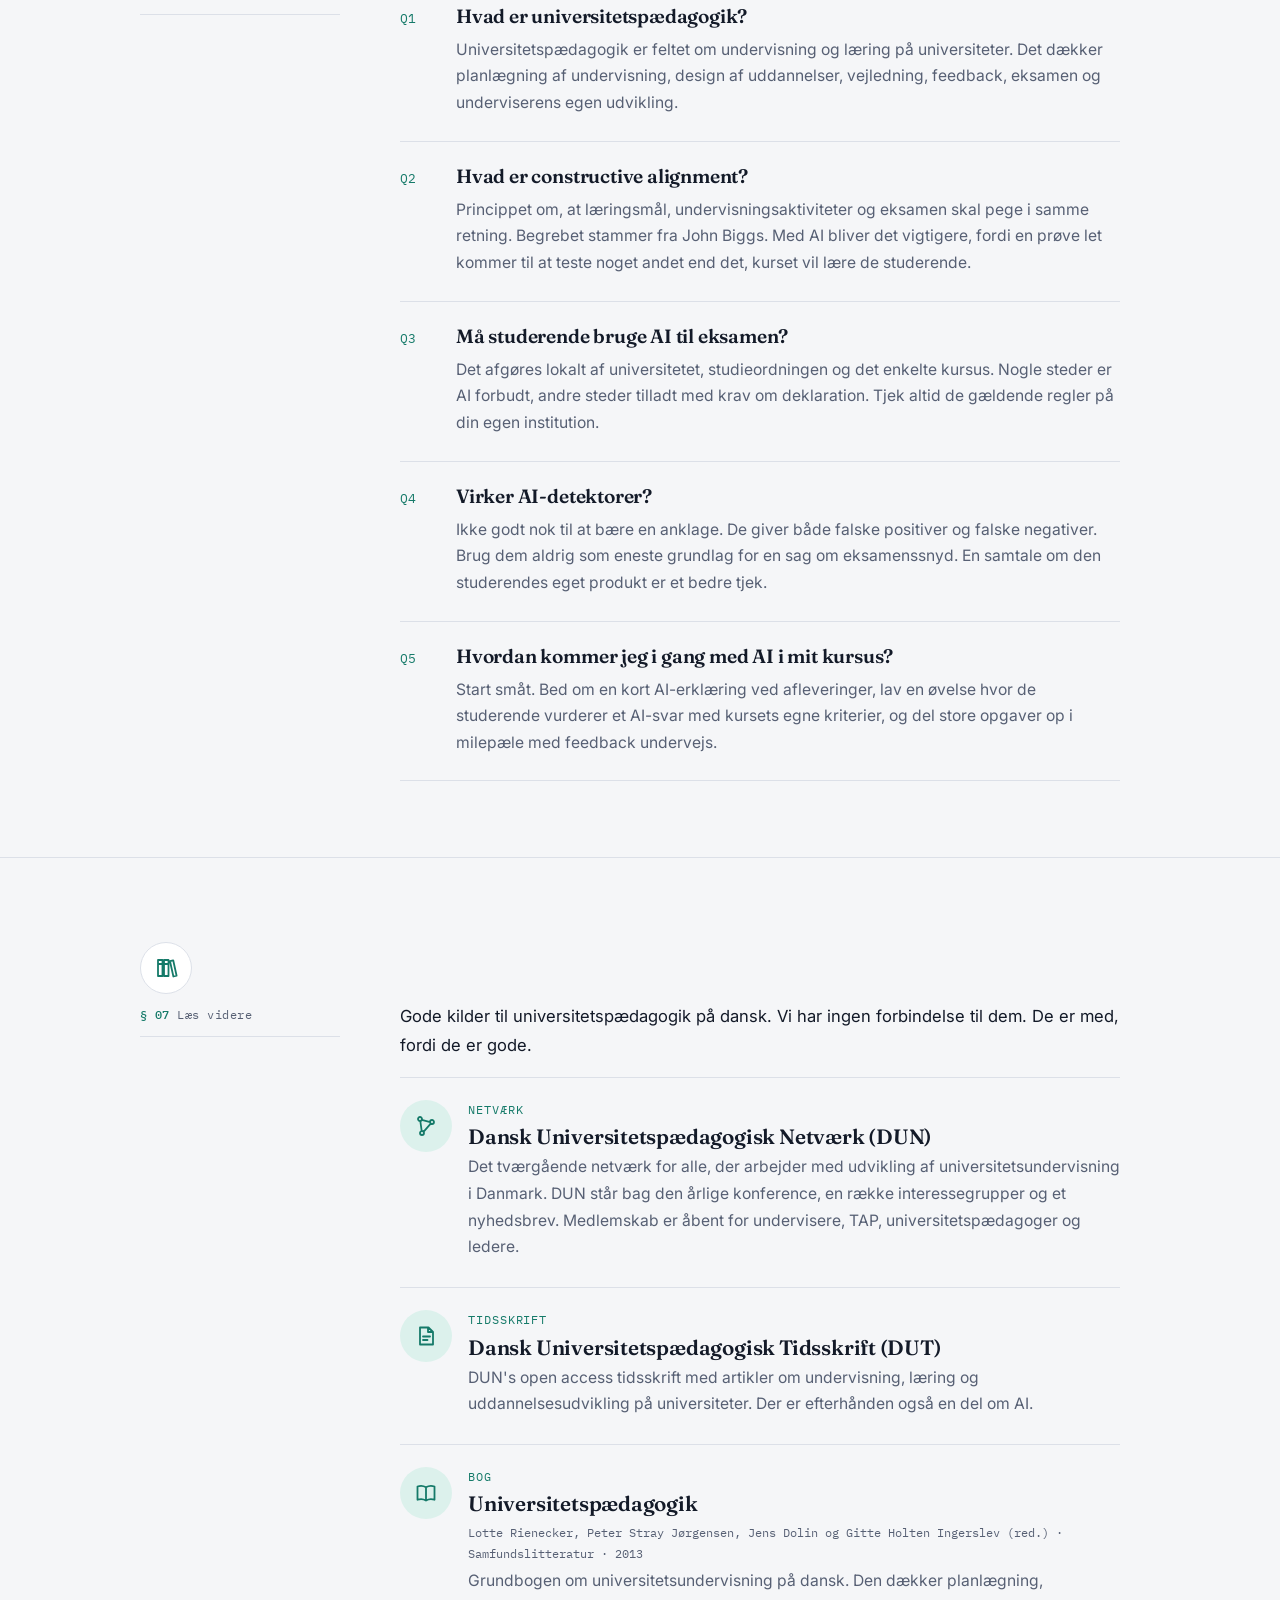
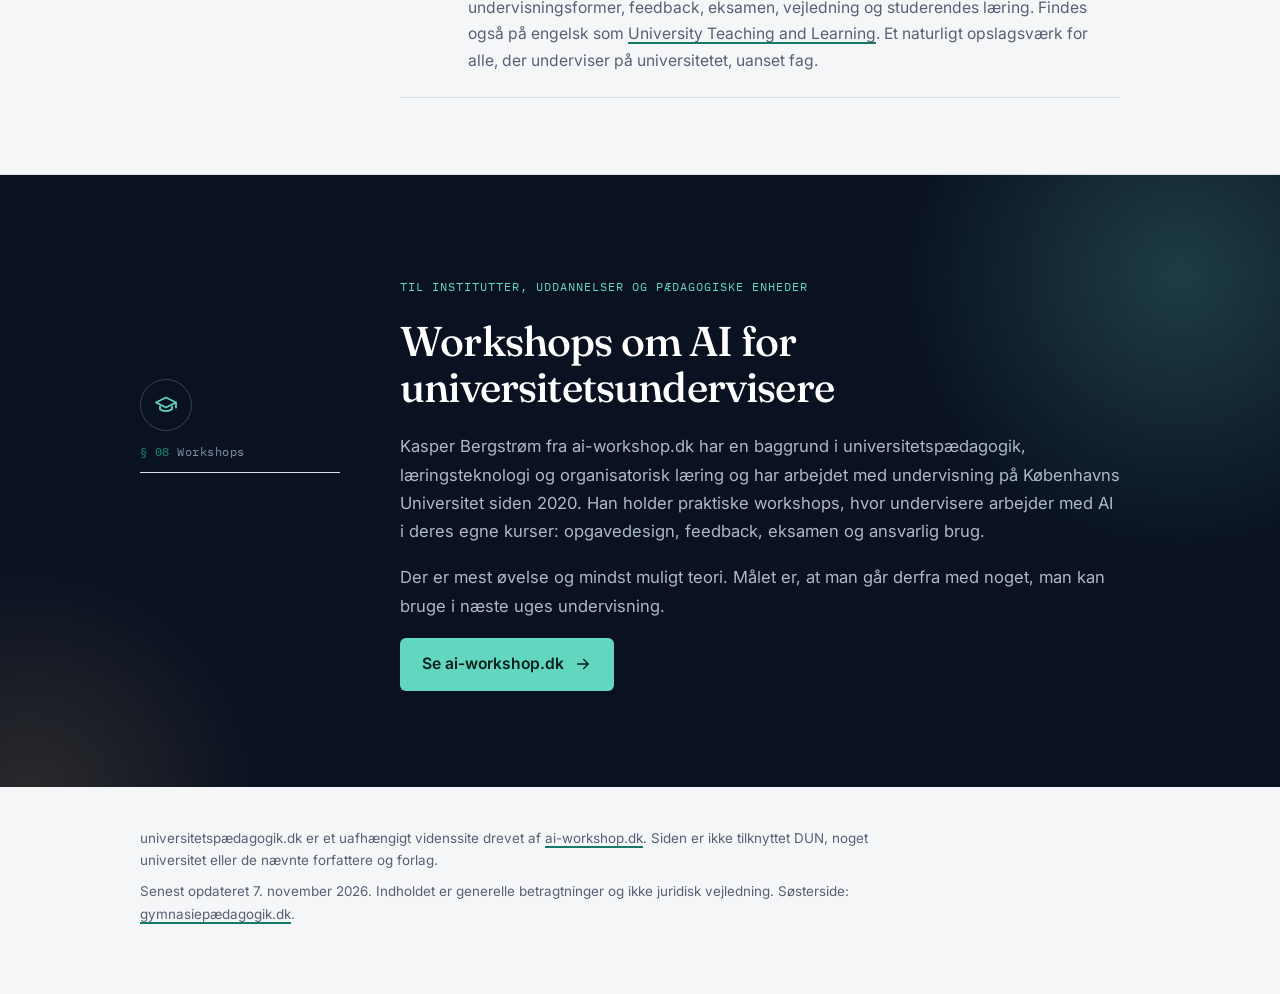
==== commit 7da8b878: "Nyt visuelt udtryk med animationer, figurer, ikoner og menu Siden har fået sit eget design, adskilt " ====
--- a/index.html
+++ b/index.html
@@ -2,12 +2,13 @@
 <html lang="da">
 <head>
 <meta charset="utf-8">
+<meta name="msvalidate.01" content="6FF3944E70AC36E640FBBDFD5BC174A5">
 <meta name="viewport" content="width=device-width, initial-scale=1">
 <title>Universitetspædagogik og AI: undervisning, eksamen og forbehold</title>
 <meta name="description" content="Universitetspædagogik og generativ AI: alignment, aktiv læring, feedback, tre greb til næste semester, eksamen, AI-detektorer og ærlige forbehold.">
 <meta name="author" content="Kasper Bergstrøm">
 <meta name="robots" content="index, follow, max-image-preview:large, max-snippet:-1">
-<meta name="theme-color" content="#13243c">
+<meta name="theme-color" content="#0a1221">
 <link rel="canonical" href="https://xn--universitetspdagogik-u0b.dk/">
 <meta property="og:site_name" content="universitetspædagogik.dk">
 <meta property="og:title" content="Universitetspædagogik og AI">
@@ -207,34 +208,46 @@
 <link rel="icon" href="favicon.svg" type="image/svg+xml">
 <link rel="preconnect" href="https://fonts.googleapis.com">
 <link rel="preconnect" href="https://fonts.gstatic.com" crossorigin>
-<link href="https://fonts.googleapis.com/css2?family=Inter:wght@400;600;700;800&family=Source+Serif+4:opsz,wght@8..60,400;8..60,600&display=swap" rel="stylesheet">
+<link href="https://fonts.googleapis.com/css2?family=Fraunces:ital,opsz,wght@0,9..144,400;0,9..144,500;0,9..144,600;1,9..144,400;1,9..144,500&family=IBM+Plex+Mono:wght@400;500&family=Inter:wght@400;500;600&display=swap" rel="stylesheet">
 <link rel="stylesheet" href="style.css">
-<meta name="msvalidate.01" content="6FF3944E70AC36E640FBBDFD5BC174A5">
+<script>document.documentElement.classList.add('js')</script>
+<script src="main.js" defer></script>
 </head>
 <body>
+<svg width="0" height="0" style="position:absolute" aria-hidden="true" focusable="false"><defs><symbol id="i-book" viewBox="0 0 24 24"><path d="M3.5 5.5c2.8-1 5.6-1 8.5.8v13.2c-2.9-1.8-5.7-1.8-8.5-.8z M20.5 5.5c-2.8-1-5.6-1-8.5.8v13.2c2.9-1.8 5.7-1.8 8.5-.8z" fill="none" stroke="currentColor" stroke-width="1.8" stroke-linecap="round" stroke-linejoin="round"/></symbol><symbol id="i-compass" viewBox="0 0 24 24"><path d="M12 21a9 9 0 1 0 0-18 9 9 0 0 0 0 18z M15.5 8.5l-2 5-5 2 2-5z" fill="none" stroke="currentColor" stroke-width="1.8" stroke-linecap="round" stroke-linejoin="round"/></symbol><symbol id="i-cap" viewBox="0 0 24 24"><path d="M2 9.5l10-5 10 5-10 5z M6 11.5v4.8c3.3 2.3 8.7 2.3 12 0v-4.8 M22 9.5v5" fill="none" stroke="currentColor" stroke-width="1.8" stroke-linecap="round" stroke-linejoin="round"/></symbol><symbol id="i-people" viewBox="0 0 24 24"><path d="M9 11a3.2 3.2 0 1 0 0-6.4A3.2 3.2 0 0 0 9 11z M2.8 20c.4-3.4 3-5.6 6.2-5.6s5.8 2.2 6.2 5.6 M15.5 4.8a3.2 3.2 0 0 1 0 6 M17.5 14.6c2 .6 3.4 2.6 3.7 5.4" fill="none" stroke="currentColor" stroke-width="1.8" stroke-linecap="round" stroke-linejoin="round"/></symbol><symbol id="i-chat" viewBox="0 0 24 24"><path d="M4 5h16v11H10l-5 4v-4H4z M8 9.5h8 M8 12.5h5" fill="none" stroke="currentColor" stroke-width="1.8" stroke-linecap="round" stroke-linejoin="round"/></symbol><symbol id="i-spark" viewBox="0 0 24 24"><path d="M12 3c.6 4.6 3.4 7.4 9 9-5.6 1.6-8.4 4.4-9 9-.6-4.6-3.4-7.4-9-9 5.6-1.6 8.4-4.4 9-9z" fill="none" stroke="currentColor" stroke-width="1.8" stroke-linecap="round" stroke-linejoin="round"/></symbol><symbol id="i-pen" viewBox="0 0 24 24"><path d="M4 20l4.5-1L19 8.5 15.5 5 5 15.5z M13.5 7l3.5 3.5" fill="none" stroke="currentColor" stroke-width="1.8" stroke-linecap="round" stroke-linejoin="round"/></symbol><symbol id="i-alert" viewBox="0 0 24 24"><path d="M12 3.5l9.5 16.5h-19z M12 10v4.5 M12 17.2v.3" fill="none" stroke="currentColor" stroke-width="1.8" stroke-linecap="round" stroke-linejoin="round"/></symbol><symbol id="i-question" viewBox="0 0 24 24"><path d="M12 21a9 9 0 1 0-8.1-5.1L3 21l5.1-.9A9 9 0 0 0 12 21z M9.6 9.4a2.5 2.5 0 1 1 3.6 2.3c-.7.4-1.2.9-1.2 1.7v.3 M12 16.3v.3" fill="none" stroke="currentColor" stroke-width="1.8" stroke-linecap="round" stroke-linejoin="round"/></symbol><symbol id="i-books" viewBox="0 0 24 24"><path d="M4 4h4.5v16H4z M10 4h4.5v16H10z M16 5.2l3.2-.9 3.4 15.4-3.2.8z M4 8h4.5 M10 8h4.5" fill="none" stroke="currentColor" stroke-width="1.8" stroke-linecap="round" stroke-linejoin="round"/></symbol><symbol id="i-search" viewBox="0 0 24 24"><path d="M11 18a7 7 0 1 0 0-14 7 7 0 0 0 0 14z M20.5 20.5l-4.5-4.5" fill="none" stroke="currentColor" stroke-width="1.8" stroke-linecap="round" stroke-linejoin="round"/></symbol><symbol id="i-scales" viewBox="0 0 24 24"><path d="M12 3.5v17 M7.5 20.5h9 M4.5 7h15 M4.5 7L2 13.5a2.6 2.6 0 0 0 5 0z M19.5 7L17 13.5a2.6 2.6 0 0 0 5 0z" fill="none" stroke="currentColor" stroke-width="1.8" stroke-linecap="round" stroke-linejoin="round"/></symbol><symbol id="i-lock" viewBox="0 0 24 24"><path d="M5.5 11h13v9.5h-13z M8.5 11V7.5a3.5 3.5 0 0 1 7 0V11 M12 14.5v2.5" fill="none" stroke="currentColor" stroke-width="1.8" stroke-linecap="round" stroke-linejoin="round"/></symbol><symbol id="i-heart" viewBox="0 0 24 24"><path d="M12 20s-7.5-4.6-7.5-10.2A4.1 4.1 0 0 1 12 7.4a4.1 4.1 0 0 1 7.5 2.4C19.5 15.4 12 20 12 20z" fill="none" stroke="currentColor" stroke-width="1.8" stroke-linecap="round" stroke-linejoin="round"/></symbol><symbol id="i-bars" viewBox="0 0 24 24"><path d="M3 20.5h18 M6 20.5v-5 M11 20.5V10 M16 20.5V4.5" fill="none" stroke="currentColor" stroke-width="1.8" stroke-linecap="round" stroke-linejoin="round"/></symbol><symbol id="i-flask" viewBox="0 0 24 24"><path d="M9 3.5h6 M10 3.5v6l-5.2 8.6A1.9 1.9 0 0 0 6.4 21h11.2a1.9 1.9 0 0 0 1.6-2.9L14 9.5v-6 M7.5 15h9" fill="none" stroke="currentColor" stroke-width="1.8" stroke-linecap="round" stroke-linejoin="round"/></symbol><symbol id="i-refresh" viewBox="0 0 24 24"><path d="M20 12a8 8 0 1 1-2.4-5.7 M20 4v5h-5" fill="none" stroke="currentColor" stroke-width="1.8" stroke-linecap="round" stroke-linejoin="round"/></symbol><symbol id="i-building" viewBox="0 0 24 24"><path d="M3 20.5h18 M5 20.5v-9 M19 20.5v-9 M2.5 10L12 4.5 21.5 10 M9.5 20.5v-5h5v5" fill="none" stroke="currentColor" stroke-width="1.8" stroke-linecap="round" stroke-linejoin="round"/></symbol><symbol id="i-note" viewBox="0 0 24 24"><path d="M6 3.5h8.5L19 8v12.5H6z M14 3.5V8h5 M9 12.5h7 M9 16h4.5" fill="none" stroke="currentColor" stroke-width="1.8" stroke-linecap="round" stroke-linejoin="round"/></symbol><symbol id="i-eye" viewBox="0 0 24 24"><path d="M2 12s3.6-6.5 10-6.5S22 12 22 12s-3.6 6.5-10 6.5S2 12 2 12z M12 15a3 3 0 1 0 0-6 3 3 0 0 0 0 6z" fill="none" stroke="currentColor" stroke-width="1.8" stroke-linecap="round" stroke-linejoin="round"/></symbol><symbol id="i-eyeoff" viewBox="0 0 24 24"><path d="M3 3l18 18 M10.6 5.6c.5-.1.9-.1 1.4-.1 6.4 0 10 6.5 10 6.5a17 17 0 0 1-2.6 3.4 M6.6 6.6C3.6 8.4 2 12 2 12s3.6 6.5 10 6.5c1.7 0 3.2-.4 4.5-1.1" fill="none" stroke="currentColor" stroke-width="1.8" stroke-linecap="round" stroke-linejoin="round"/></symbol><symbol id="i-home" viewBox="0 0 24 24"><path d="M3.5 11L12 4l8.5 7 M5.5 9.5v11h13v-11" fill="none" stroke="currentColor" stroke-width="1.8" stroke-linecap="round" stroke-linejoin="round"/></symbol><symbol id="i-school" viewBox="0 0 24 24"><path d="M3 20.5h18 M4.5 20.5V9.5L12 5l7.5 4.5v11 M12 5V2.5h3 M10 20.5v-4.5h4v4.5 M8 12h.01 M16 12h.01" fill="none" stroke="currentColor" stroke-width="1.8" stroke-linecap="round" stroke-linejoin="round"/></symbol><symbol id="i-menu" viewBox="0 0 24 24"><path d="M4 7h16 M4 12h16 M4 17h16" fill="none" stroke="currentColor" stroke-width="1.8" stroke-linecap="round" stroke-linejoin="round"/></symbol><symbol id="i-close" viewBox="0 0 24 24"><path d="M6 6l12 12 M18 6L6 18" fill="none" stroke="currentColor" stroke-width="1.8" stroke-linecap="round" stroke-linejoin="round"/></symbol><symbol id="i-phone" viewBox="0 0 24 24"><path d="M7 2.5h10a1.5 1.5 0 0 1 1.5 1.5v16a1.5 1.5 0 0 1-1.5 1.5H7A1.5 1.5 0 0 1 5.5 20V4A1.5 1.5 0 0 1 7 2.5z M10.5 18.5h3" fill="none" stroke="currentColor" stroke-width="1.8" stroke-linecap="round" stroke-linejoin="round"/></symbol><symbol id="i-calc" viewBox="0 0 24 24"><path d="M5.5 3h13v18h-13z M8.5 6.5h7v3h-7z M8.5 13h.01 M12 13h.01 M15.5 13h.01 M8.5 16.5h.01 M12 16.5h.01 M15.5 16.5h3" fill="none" stroke="currentColor" stroke-width="1.8" stroke-linecap="round" stroke-linejoin="round"/></symbol><symbol id="i-column" viewBox="0 0 24 24"><path d="M4 20.5h16 M5.5 18h13 M7 18V8.5 M12 18V8.5 M17 18V8.5 M4.5 8.5h15L12 3.5z" fill="none" stroke="currentColor" stroke-width="1.8" stroke-linecap="round" stroke-linejoin="round"/></symbol><symbol id="i-loop" viewBox="0 0 24 24"><path d="M4 12a8 8 0 0 1 13.7-5.6L20 8.5 M20 4v4.5h-4.5 M20 12a8 8 0 0 1-13.7 5.6L4 15.5 M4 20v-4.5h4.5" fill="none" stroke="currentColor" stroke-width="1.8" stroke-linecap="round" stroke-linejoin="round"/></symbol><symbol id="i-target" viewBox="0 0 24 24"><path d="M12 21a9 9 0 1 0 0-18 9 9 0 0 0 0 18z M12 16.5a4.5 4.5 0 1 0 0-9 4.5 4.5 0 0 0 0 9z M12 12.5a.5.5 0 1 0 0-1" fill="none" stroke="currentColor" stroke-width="1.8" stroke-linecap="round" stroke-linejoin="round"/></symbol><symbol id="i-mic" viewBox="0 0 24 24"><path d="M12 14.5a3 3 0 0 0 3-3v-5a3 3 0 0 0-6 0v5a3 3 0 0 0 3 3z M6 11.5a6 6 0 0 0 12 0 M12 17.5v3.5" fill="none" stroke="currentColor" stroke-width="1.8" stroke-linecap="round" stroke-linejoin="round"/></symbol><symbol id="i-flag" viewBox="0 0 24 24"><path d="M5 21V4 M5 4.5h11l-2 4 2 4H5" fill="none" stroke="currentColor" stroke-width="1.8" stroke-linecap="round" stroke-linejoin="round"/></symbol><symbol id="i-clock" viewBox="0 0 24 24"><path d="M12 21a9 9 0 1 0 0-18 9 9 0 0 0 0 18z M12 7v5l3 2" fill="none" stroke="currentColor" stroke-width="1.8" stroke-linecap="round" stroke-linejoin="round"/></symbol><symbol id="i-network" viewBox="0 0 24 24"><path d="M6 7a2 2 0 1 0 0-4 2 2 0 0 0 0 4z M18 10a2 2 0 1 0 0-4 2 2 0 0 0 0 4z M8 21a2 2 0 1 0 0-4 2 2 0 0 0 0 4z M7.8 5.8l8.4 2.4 M6.3 7l1.4 10 M16.7 9.6l-7.2 8.2" fill="none" stroke="currentColor" stroke-width="1.8" stroke-linecap="round" stroke-linejoin="round"/></symbol><symbol id="i-arrow" viewBox="0 0 24 24"><path d="M5 12h14 M13 6l6 6-6 6" fill="none" stroke="currentColor" stroke-width="1.8" stroke-linecap="round" stroke-linejoin="round"/></symbol></defs></svg>
 
 <header class="site">
   <div class="inner">
-    <a class="brand" href="#top">universitets<span>pædagogik</span>.dk</a>
+    <a class="brand" href="#top"><span class="logo" aria-hidden="true">u</span><span>universitets<em>pædagogik</em>.dk</span></a>
     <nav aria-label="Indhold">
       <a href="#grundtanker">Grundtanker</a>
-      <a href="#ai">AI i undervisningen</a>
+      <a href="#ai">AI</a>
+      <a href="#ovelser">Tre greb</a>
       <a href="#eksamen">Eksamen</a>
       <a href="#forbehold">Forbehold</a>
       <a href="#faq">Spørgsmål</a>
       <a href="#laes-videre">Læs videre</a>
     </nav>
-  </div>
+    <button class="menubtn" type="button" aria-expanded="false" aria-controls="menu"><svg class="i" aria-hidden="true"><use href="#i-menu"/></svg><span>Indhold</span></button>
+  </div>
+  <div class="sheet" id="menu" hidden><div class="sheet-inner"><a href="#grundtanker"><span class="n">§ 01</span><span class="t">Grundtanker</span><svg class="i" aria-hidden="true"><use href="#i-arrow"/></svg></a><a href="#ai"><span class="n">§ 02</span><span class="t">AI i undervisningen</span><svg class="i" aria-hidden="true"><use href="#i-arrow"/></svg></a><a href="#ovelser"><span class="n">§ 03</span><span class="t">Tre greb til næste semester</span><svg class="i" aria-hidden="true"><use href="#i-arrow"/></svg></a><a href="#eksamen"><span class="n">§ 04</span><span class="t">Eksamen og faglig integritet</span><svg class="i" aria-hidden="true"><use href="#i-arrow"/></svg></a><a href="#forbehold"><span class="n">§ 05</span><span class="t">Forbehold</span><svg class="i" aria-hidden="true"><use href="#i-arrow"/></svg></a><a href="#faq"><span class="n">§ 06</span><span class="t">Spørgsmål og svar</span><svg class="i" aria-hidden="true"><use href="#i-arrow"/></svg></a><a href="#laes-videre"><span class="n">§ 07</span><span class="t">Læs videre</span><svg class="i" aria-hidden="true"><use href="#i-arrow"/></svg></a><a class="sheet-cta" href="https://ai-workshop.dk"><span>AI-workshops til undervisere</span><svg class="i" aria-hidden="true"><use href="#i-arrow"/></svg></a></div></div>
+  <span class="progress" aria-hidden="true"></span>
 </header>
 
 <div class="hero" id="top">
-  <div class="inner">
-    <p class="eyebrow">Universitetspædagogik · AI · praksis</p>
-    <h1>De studerende har fået en assistent. Spørgsmålet er, om de stadig lærer noget.</h1>
-    <p class="lead">Generativ AI har på kort tid ændret, hvordan studerende læser, skriver og forbereder sig. Det rokker ved gamle opgaveformer, men ikke ved de pædagogiske principper. Her er tanker om, hvordan man bruger dem som kompas. Og en række forbehold.</p>
-    <p class="byline">Af <a href="https://ai-workshop.dk">Kasper Bergstrøm</a>, ai-workshop.dk · Opdateret <time datetime="2026-11-07">7. november 2026</time></p>
-    <a class="btn" href="#ai">Start her</a>
-    <a class="btn ghost" href="https://ai-workshop.dk">AI-workshops til undervisere</a>
+  <canvas aria-hidden="true"></canvas>
+  <div class="inner">
+    <div class="copy">
+      <p class="eyebrow fade" style="--d:.05s"><span class="dot"></span>Universitetspædagogik · AI · praksis</p>
+      <h1 class="split">De studerende har fået en assistent. <em>Spørgsmålet er, om de stadig lærer noget.</em></h1>
+      <p class="lead fade" style="--d:.85s">Generativ AI har på kort tid ændret, hvordan studerende læser, skriver og forbereder sig. Det rokker ved gamle opgaveformer, men ikke ved de pædagogiske principper. Her er tanker om, hvordan man bruger dem som kompas. Og en række forbehold.</p>
+      <p class="byline fade" style="--d:1s">Af <a href="https://ai-workshop.dk">Kasper Bergstrøm</a>, ai-workshop.dk · Opdateret <time datetime="2026-11-07">7. november 2026</time></p>
+      <div class="fade" style="--d:1.1s">
+        <a class="btn" href="#ai">Start her <svg class="arr" aria-hidden="true"><use href="#i-arrow"/></svg></a>
+        <a class="btn ghost" href="https://ai-workshop.dk">AI-workshops til undervisere</a>
+      </div>
+      <div class="hero-facts fade" style="--d:1.3s" aria-hidden="true"><span><svg class="i" aria-hidden="true"><use href="#i-target"/></svg>Alignment</span><span><svg class="i" aria-hidden="true"><use href="#i-people"/></svg>Aktiv læring</span><span><svg class="i" aria-hidden="true"><use href="#i-loop"/></svg>Feedback</span><span><svg class="i" aria-hidden="true"><use href="#i-scales"/></svg>Eksamen</span></div>
+    </div>
   </div>
 </div>
 
@@ -254,120 +267,206 @@
   </div>
 </section>
 
+<section id="indhold" class="toc" aria-labelledby="toc-h">
+  <div class="inner">
+    <div class="toc-head"><h2 id="toc-h">Indhold</h2><p>7 afsnit · cirka 9 minutters læsning</p></div>
+    <nav class="toc-list" aria-label="Indholdsfortegnelse"><a class="toc-item" href="#grundtanker"><span class="n">§ 01</span><span class="ic"><svg class="i" aria-hidden="true"><use href="#i-compass"/></svg></span><span class="t">Grundtanker<small>Alignment, aktiv læring, feedback</small></span><span class="m">1 min</span></a><a class="toc-item" href="#ai"><span class="n">§ 02</span><span class="ic"><svg class="i" aria-hidden="true"><use href="#i-spark"/></svg></span><span class="t">AI i undervisningen<small>Hvor det styrker, og hvor det underminerer</small></span><span class="m">2 min</span></a><a class="toc-item" href="#ovelser"><span class="n">§ 03</span><span class="ic"><svg class="i" aria-hidden="true"><use href="#i-target"/></svg></span><span class="t">Tre greb til næste semester<small>Erklæring, kritisk læsning, milepæle</small></span><span class="m">1 min</span></a><a class="toc-item" href="#eksamen"><span class="n">§ 04</span><span class="ic"><svg class="i" aria-hidden="true"><use href="#i-scales"/></svg></span><span class="t">Eksamen og faglig integritet<small>Hvad virker, og hvorfor detektorer ikke gør</small></span><span class="m">1 min</span></a><a class="toc-item" href="#forbehold"><span class="n">§ 05</span><span class="ic"><svg class="i" aria-hidden="true"><use href="#i-alert"/></svg></span><span class="t">Forbehold<small>Seks grunde til at være varsom</small></span><span class="m">2 min</span></a><a class="toc-item" href="#faq"><span class="n">§ 06</span><span class="ic"><svg class="i" aria-hidden="true"><use href="#i-question"/></svg></span><span class="t">Spørgsmål og svar<small>Fem korte svar</small></span><span class="m">1 min</span></a><a class="toc-item" href="#laes-videre"><span class="n">§ 07</span><span class="ic"><svg class="i" aria-hidden="true"><use href="#i-books"/></svg></span><span class="t">Læs videre<small>Netværk, tidsskrift og grundbog</small></span><span class="m">1 min</span></a></nav>
+  </div>
+</section>
+
 <section id="grundtanker">
   <div class="inner">
-    <h2>Hvad er universitetspædagogik?</h2>
-    <p>Universitetspædagogik er feltet, der beskæftiger sig med undervisning og læring på universiteter. Det dækker alt fra planlægning af en enkelt forelæsning til design af hele uddannelser, vejledning, feedback, eksamen og underviserens egen udvikling.</p>
-    <p>Det særlige ved universitetet er koblingen til forskningen. Studerende skal ikke kun lære, hvad faget ved. De skal lære, hvordan faget finder ud af ting, og selv blive i stand til at gøre det. Det er en anden opgave end at formidle viden, og det er præcis den opgave, AI udfordrer.</p>
-
-    <div class="grid">
-      <div class="card"><span class="num">01</span><h3>Alignment</h3><p>Læringsmål, aktiviteter og eksamen skal pege i samme retning. AI kan få dem til at skille.</p></div>
-      <div class="card"><span class="num">02</span><h3>Aktiv læring</h3><p>Studerende lærer mest, når de selv arbejder med stoffet. Ikke når nogen gør det for dem.</p></div>
-      <div class="card"><span class="num">03</span><h3>Feedback</h3><p>Hurtig, konkret og fremadrettet feedback er en af de stærkeste faktorer for læring.</p></div>
-      <div class="card"><span class="num">04</span><h3>Forskningsnærhed</h3><p>De studerende skal lære at tænke som forskere: stille spørgsmål, vurdere kilder, argumentere.</p></div>
+    <div class="marg" aria-hidden="true"><span class="ico"><svg class="i" aria-hidden="true"><use href="#i-compass"/></svg></span><span><span class="num">§ 01</span> Grundtanker</span><span class="rule-line"></span></div>
+    <div class="body">
+      <h2>Hvad er universitetspædagogik?</h2>
+      <p>Universitetspædagogik er feltet, der beskæftiger sig med undervisning og læring på universiteter. Det dækker alt fra planlægning af en enkelt forelæsning til design af hele uddannelser, vejledning, feedback, eksamen og underviserens egen udvikling.</p>
+      <p>Det særlige ved universitetet er koblingen til forskningen. Studerende skal ikke kun lære, hvad faget ved. De skal lære, hvordan faget finder ud af ting, og selv blive i stand til at gøre det. Det er en anden opgave end at formidle viden, og det er præcis den opgave, AI udfordrer.</p>
+    <figure class="cycle" data-cycle>
+      <svg class="ring" viewBox="0 0 220 220" aria-hidden="true">
+        <circle class="track" cx="110" cy="110" r="80"/>
+        <g class="orbit"><circle cx="110" cy="30" r="4"/></g>
+        <text class="center" x="110" y="106">sådan finder</text><text class="center" x="110" y="124">faget ud af ting</text>
+        <g class="node" data-n="0"><circle cx="110" cy="30" r="24"/><text x="110" y="33">Spørg</text></g>
+        <g class="node" data-n="1"><circle cx="190" cy="110" r="24"/><text x="190" y="113">Kilder</text></g>
+        <g class="node" data-n="2"><circle cx="110" cy="190" r="24"/><text x="110" y="193">Argument</text></g>
+        <g class="node" data-n="3"><circle cx="30" cy="110" r="24"/><text x="30" y="113">Viden</text></g>
+      </svg>
+      <div>
+        <span class="label">Det, AI udfordrer</span>
+        <ol>
+          <li data-n="0"><b>01</b><span>Stille et godt spørgsmål</span></li>
+          <li data-n="1"><b>02</b><span>Finde og vurdere kilder</span></li>
+          <li data-n="2"><b>03</b><span>Argumentere for en påstand</span></li>
+          <li data-n="3"><b>04</b><span>Bidrage med noget nyt</span></li>
+        </ol>
+      </div>
+      <figcaption class="sr">Forskningsnærhed: de studerende skal lære, hvordan faget finder ud af ting.</figcaption>
+    </figure>
+      <div class="principles"><div class="principle"><div class="head"><span class="num">01</span><svg class="i" aria-hidden="true"><use href="#i-target"/></svg></div><h3>Alignment</h3><p>Læringsmål, aktiviteter og eksamen skal pege i samme retning. AI kan få dem til at skille.</p></div><div class="principle"><div class="head"><span class="num">02</span><svg class="i" aria-hidden="true"><use href="#i-people"/></svg></div><h3>Aktiv læring</h3><p>Studerende lærer mest, når de selv arbejder med stoffet. Ikke når nogen gør det for dem.</p></div><div class="principle"><div class="head"><span class="num">03</span><svg class="i" aria-hidden="true"><use href="#i-loop"/></svg></div><h3>Feedback</h3><p>Hurtig, konkret og fremadrettet feedback er en af de stærkeste faktorer for læring.</p></div><div class="principle"><div class="head"><span class="num">04</span><svg class="i" aria-hidden="true"><use href="#i-flask"/></svg></div><h3>Forskningsnærhed</h3><p>De studerende skal lære at tænke som forskere: stille spørgsmål, vurdere kilder, argumentere.</p></div></div>
+    <figure class="align" data-align data-state="ok">
+      <span class="label">Interaktiv figur</span>
+      <h3>Når alignment skrider</h3>
+      <p class="sub">Læringsmål, aktiviteter og eksamen holder hinanden på plads. Prøv at slippe AI løs uden at ændre designet.</p>
+      <div class="seg" role="group" aria-label="Vælg kursusdesign">
+        <button type="button" data-v="ok" aria-pressed="true">Gennemtænkt design</button>
+        <button type="button" data-v="ai" aria-pressed="false">AI uden redesign</button>
+      </div>
+      <svg class="dia" viewBox="0 0 520 330" aria-hidden="true">
+        <line class="edge" data-e="0-1"/><line class="edge" data-e="1-2"/><line class="edge" data-e="2-0"/>
+        <text class="core" x="260" y="200">alignment</text>
+        <text class="core core2" x="260" y="200">hvad tester eksamen nu?</text>
+        <g class="nd" data-n="0"><rect x="-70" y="-22" width="140" height="44" rx="6"/><text>Læringsmål</text></g>
+        <g class="nd" data-n="1"><rect x="-70" y="-22" width="140" height="44" rx="6"/><text>Aktiviteter</text></g>
+        <g class="nd" data-n="2"><rect x="-70" y="-22" width="140" height="44" rx="6"/><text>Eksamen</text></g>
+      </svg>
+      <p class="out" aria-live="polite"><span>Alle tre peger i samme retning.</span></p>
+    </figure>
     </div>
   </div>
 </section>
 
 <section id="ai">
   <div class="inner">
-    <h2>AI i universitetsundervisningen</h2>
-    <p>Mange studerende bruger allerede AI dagligt. Til at forstå tunge tekster, strukturere noter, skrive første udkast og forberede sig til eksamen. Nogle bruger det klogt. Andre bruger det på måder, der springer læringen over. Underviseren kan ikke styre det hele, men kan påvirke meget gennem undervisningens design.</p>
-
-    <h3>Hvor AI kan styrke læringen</h3>
-    <ul class="clean">
-      <li><strong>Læsestøtte.</strong> Studerende bruger AI til at forstå svære begreber i en tekst, de selv har læst. Ikke som erstatning for at læse den.</li>
-      <li><strong>Sokratisk sparring.</strong> AI stiller spørgsmål til den studerendes argument i stedet for at give svar.</li>
-      <li><strong>Hurtig, formativ feedback.</strong> Studerende får respons på udkast, før de afleverer til underviseren eller en medstuderende.</li>
-      <li><strong>Kursusnære tutorer.</strong> Chatbots bygget på kursets eget materiale kan svare på spørgsmål døgnet rundt. Det kræver god opsætning og klare rammer.</li>
-      <li><strong>Underviserens forberedelse.</strong> Cases, opgavevariationer, quizspørgsmål, rubrikker og udkast til kursusbeskrivelser. Underviseren redigerer og står inde for resultatet.</li>
-    </ul>
-
-    <h3>Hvor AI kan underminere læringen</h3>
-    <ul class="clean">
-      <li>Når opgaven kan løses af en sprogmodel uden at den studerende forstår den.</li>
-      <li>Når opsummeringer erstatter læsning af primærkilder.</li>
-      <li>Når opfundne referencer sniger sig ind i opgaver og ingen tjekker dem.</li>
-      <li>Når den studerende aldrig oplever den produktive frustration ved at kæmpe med et svært problem.</li>
-    </ul>
-
-    <div class="callout">
-      <p><strong>Det nyttige spørgsmål</strong> er ikke "kan AI løse denne opgave?" men "hvad skal den studerende selv tænke for at lære det, vi vil have dem til at lære?" Svaret bestemmer, hvor AI hører hjemme i forløbet.</p>
+    <div class="marg" aria-hidden="true"><span class="ico"><svg class="i" aria-hidden="true"><use href="#i-spark"/></svg></span><span><span class="num">§ 02</span> AI i undervisningen</span><span class="rule-line"></span></div>
+    <div class="body">
+      <h2>AI i universitets&shy;undervisningen</h2>
+      <p>Mange studerende bruger allerede AI dagligt. Til at forstå tunge tekster, strukturere noter, skrive første udkast og forberede sig til eksamen. Nogle bruger det klogt. Andre bruger det på måder, der springer læringen over. Underviseren kan ikke styre det hele, men kan påvirke meget gennem undervisningens design.</p>
+      <div class="uses" aria-hidden="true"><div class="use"><svg class="i" aria-hidden="true"><use href="#i-book"/></svg><span>Læse</span>Forstå tunge tekster</div><div class="use"><svg class="i" aria-hidden="true"><use href="#i-note"/></svg><span>Notere</span>Strukturere noter</div><div class="use"><svg class="i" aria-hidden="true"><use href="#i-pen"/></svg><span>Skrive</span>Skrive første udkast</div><div class="use"><svg class="i" aria-hidden="true"><use href="#i-cap"/></svg><span>Eksamen</span>Forberede sig til eksamen</div></div>
+      <div class="cols">
+        <div class="col pos">
+          <h3><svg class="i" aria-hidden="true"><use href="#i-spark"/></svg>Hvor AI kan styrke læringen</h3>
+          <ul>
+            <li><strong>Læsestøtte.</strong> Studerende bruger AI til at forstå svære begreber i en tekst, de selv har læst. Ikke som erstatning for at læse den.</li>
+            <li><strong>Sokratisk sparring.</strong> AI stiller spørgsmål til den studerendes argument i stedet for at give svar.</li>
+            <li><strong>Hurtig, formativ feedback.</strong> Studerende får respons på udkast, før de afleverer til underviseren eller en medstuderende.</li>
+            <li><strong>Kursusnære tutorer.</strong> Chatbots bygget på kursets eget materiale kan svare på spørgsmål døgnet rundt. Det kræver god opsætning og klare rammer.</li>
+            <li><strong>Underviserens forberedelse.</strong> Cases, opgavevariationer, quizspørgsmål, rubrikker og udkast til kursusbeskrivelser. Underviseren redigerer og står inde for resultatet.</li>
+          </ul>
+        </div>
+        <div class="col neg">
+          <h3><svg class="i" aria-hidden="true"><use href="#i-alert"/></svg>Hvor AI kan underminere læringen</h3>
+          <ul>
+            <li>Når opgaven kan løses af en sprogmodel uden at den studerende forstår den.</li>
+            <li>Når opsummeringer erstatter læsning af primærkilder.</li>
+            <li>Når opfundne referencer sniger sig ind i opgaver og ingen tjekker dem.</li>
+            <li>Når den studerende aldrig oplever den produktive frustration ved at kæmpe med et svært problem.</li>
+          </ul>
+        </div>
+      </div>
+      <div class="callout">
+        <p><strong>Det nyttige spørgsmål</strong> er ikke "kan AI løse denne opgave?" men "hvad skal den studerende selv tænke for at lære det, vi vil have dem til at lære?" Svaret bestemmer, hvor AI hører hjemme i forløbet.</p>
+      </div>
     </div>
   </div>
 </section>
 
 <section id="ovelser">
   <div class="inner">
-    <h2>Tre greb til næste semester</h2>
-    <div class="grid">
-      <div class="card">
-        <span class="num">GREB 1</span>
-        <h3>AI-erklæring</h3>
-        <p>Bed de studerende om en kort erklæring ved hver aflevering: Hvilke værktøjer brugte jeg, til hvad, og hvad gjorde jeg selv? Det gør brugen synlig og samtalen mulig.</p>
+    <div class="marg" aria-hidden="true"><span class="ico"><svg class="i" aria-hidden="true"><use href="#i-target"/></svg></span><span><span class="num">§ 03</span> Tre greb</span><span class="rule-line"></span></div>
+    <div class="body">
+      <h2>Tre greb til næste semester</h2>
+      <div class="timeline">
+        <div class="step">
+          <span class="dot">1</span>
+          <span class="label">Greb 1</span>
+          <h3>AI-erklæring</h3>
+          <p>Bed de studerende om en kort erklæring ved hver aflevering: Hvilke værktøjer brugte jeg, til hvad, og hvad gjorde jeg selv? Det gør brugen synlig og samtalen mulig.</p>
+          <div class="mini" aria-hidden="true"><div class="mh"><svg class="i" aria-hidden="true"><use href="#i-note"/></svg>Eksempel på erklæring</div>
+            <div class="form-row"><b>Værktøjer</b><i style="--f:.45"></i></div>
+            <div class="form-row"><b>Brugt til</b><i style="--f:.8"></i></div>
+            <div class="form-row"><b>Det gjorde jeg selv</b><i style="--f:.95"></i></div>
+          </div>
+        </div>
+        <div class="step">
+          <span class="dot">2</span>
+          <span class="label">Greb 2</span>
+          <h3>Kritisk læsning af AI</h3>
+          <p>Lad en AI skrive et svar på en eksamenslignende opgave. De studerende vurderer det med kursets egne kriterier. Hvad mangler? Hvad er forkert? Hvad ville give en høj karakter?</p>
+          <div class="mini rubric" aria-hidden="true"><div class="mh"><svg class="i" aria-hidden="true"><use href="#i-search"/></svg>Vurdér med kursets kriterier</div>
+            <div class="q1"><svg class="i" aria-hidden="true"><use href="#i-question"/></svg>Hvad mangler?</div>
+            <div class="q2"><svg class="i" aria-hidden="true"><use href="#i-close"/></svg>Hvad er forkert?</div>
+            <div class="q3"><svg class="i" aria-hidden="true"><use href="#i-target"/></svg>Hvad ville give en høj karakter?</div>
+          </div>
+        </div>
+        <div class="step">
+          <span class="dot">3</span>
+          <span class="label">Greb 3</span>
+          <h3>Gør processen synlig</h3>
+          <p>Del store opgaver op i milepæle med feedback undervejs: problemformulering, disposition, udkast, revision. Det styrker læringen og gør det sværere at outsource hele arbejdet.</p>
+          <div class="mini" aria-hidden="true"><div class="mh"><svg class="i" aria-hidden="true"><use href="#i-flag"/></svg>Milepæle med feedback</div>
+            <div class="miles" data-miles style="margin-top:30px"><span class="fb">feedback</span><div class="mile"><i></i>Problem&shy;formulering</div><div class="mile"><i></i>Disposition</div><div class="mile"><i></i>Udkast</div><div class="mile"><i></i>Revision</div></div>
+          </div>
+        </div>
       </div>
-      <div class="card">
-        <span class="num">GREB 2</span>
-        <h3>Kritisk læsning af AI</h3>
-        <p>Lad en AI skrive et svar på en eksamenslignende opgave. De studerende vurderer det med kursets egne kriterier. Hvad mangler? Hvad er forkert? Hvad ville give en høj karakter?</p>
-      </div>
-      <div class="card">
-        <span class="num">GREB 3</span>
-        <h3>Gør processen synlig</h3>
-        <p>Del store opgaver op i milepæle med feedback undervejs: problemformulering, disposition, udkast, revision. Det styrker læringen og gør det sværere at outsource hele arbejdet.</p>
-      </div>
     </div>
   </div>
 </section>
 
 <section id="eksamen">
   <div class="inner">
-    <h2>Eksamen og faglig integritet</h2>
-    <p>Eksamen er der, hvor presset er størst. Nogle prøveformer er blevet sårbare, særligt hjemmeopgaver med lang tidsramme og fri adgang til hjælpemidler. Universiteterne har reageret forskelligt: nogle med forbud, nogle med tilladelse med krav om deklaration, nogle med nye prøveformer.</p>
-    <p>Tre ting går igen, når det fungerer:</p>
-    <ul class="clean">
-      <li><strong>Klarhed.</strong> De studerende ved præcis, hvad der er tilladt i det enkelte kursus, og hvorfor.</li>
-      <li><strong>Alignment.</strong> Prøveformen tester det, kurset faktisk har til formål at lære dem. Hvis AI skal være en del af faget, kan det også være en del af prøven.</li>
-      <li><strong>Mundtlighed som anker.</strong> En samtale om den studerendes eget produkt viser hurtigt, om forståelsen er der.</li>
-    </ul>
-    <p>Detektionsværktøjer til AI-tekst er upålidelige og kan give falske anklager. Brug dem ikke som eneste grundlag for en sag om eksamenssnyd.</p>
+    <div class="marg" aria-hidden="true"><span class="ico"><svg class="i" aria-hidden="true"><use href="#i-scales"/></svg></span><span><span class="num">§ 04</span> Eksamen</span><span class="rule-line"></span></div>
+    <div class="body">
+      <h2>Eksamen og faglig integritet</h2>
+      <p>Eksamen er der, hvor presset er størst. Nogle prøveformer er blevet sårbare, særligt hjemmeopgaver med lang tidsramme og fri adgang til hjælpemidler. Universiteterne har reageret forskelligt: nogle med forbud, nogle med tilladelse med krav om deklaration, nogle med nye prøveformer.</p>
+      <p>Tre ting går igen, når det fungerer:</p>
+      <div class="pillars"><div class="pillar"><svg class="i" aria-hidden="true"><use href="#i-eye"/></svg><h3>Klarhed.</h3><p>De studerende ved præcis, hvad der er tilladt i det enkelte kursus, og hvorfor.</p></div><div class="pillar"><svg class="i" aria-hidden="true"><use href="#i-target"/></svg><h3>Alignment.</h3><p>Prøveformen tester det, kurset faktisk har til formål at lære dem. Hvis AI skal være en del af faget, kan det også være en del af prøven.</p></div><div class="pillar"><svg class="i" aria-hidden="true"><use href="#i-mic"/></svg><h3>Mundtlighed som anker.</h3><p>En samtale om den studerendes eget produkt viser hurtigt, om forståelsen er der.</p></div></div>
+      <figure class="matrix">
+        <span class="label"><svg class="i" aria-hidden="true"><use href="#i-alert"/></svg>Hvorfor detektorer ikke kan bære en sag</span>
+        <div class="mx" aria-hidden="true">
+          <span></span><span class="h">Detektor siger: ikke AI</span><span class="h">Detektor siger: AI</span>
+          <span class="rh">Den studerende skrev selv</span>
+          <div class="c ok"><b>Rigtigt</b><span>Ingen sag</span></div>
+          <div class="c bad"><b>Falsk anklage</b><span>En uskyldig studerende mistænkes</span></div>
+          <span class="rh">Teksten er skrevet med AI</span>
+          <div class="c miss"><b>Overset</b><span>Brugen opdages ikke</span></div>
+          <div class="c ok"><b>Rigtigt</b><span>Men stadig ikke et bevis</span></div>
+        </div>
+        <figcaption class="cap">Detektorer tager fejl begge veje. Den røde celle er den farlige.</figcaption>
+      </figure>
+      <div class="warn"><svg class="i" aria-hidden="true"><use href="#i-alert"/></svg><p>Detektionsværktøjer til AI-tekst er upålidelige og kan give falske anklager. Brug dem ikke som eneste grundlag for en sag om eksamenssnyd.</p></div>
+    </div>
   </div>
 </section>
 
 <section id="forbehold">
   <div class="inner">
+    <div class="marg" aria-hidden="true"><span class="ico"><svg class="i" aria-hidden="true"><use href="#i-alert"/></svg></span><span><span class="num">§ 05</span> Forbehold</span><span class="rule-line"></span></div>
+    <div class="body">
     <h2>Forbehold</h2>
     <p>Feltet bevæger sig hurtigt, og der er gode grunde til at være varsom.</p>
 
     <details open>
-      <summary>Følg din egen institutions regler</summary>
+      <summary><span class="s-ico"><svg class="i" aria-hidden="true"><use href="#i-scales"/></svg></span><span>Følg din egen institutions regler</span></summary>
       <p>Hvert universitet har sine egne retningslinjer for AI i undervisning og eksamen, og de opdateres løbende. Studieordninger og kursusbeskrivelser kan også have særlige regler. Det, der står her, er generelle betragtninger. Tjek altid de lokale regler.</p>
     </details>
     <details>
-      <summary>Data, GDPR og fortrolighed</summary>
+      <summary><span class="s-ico"><svg class="i" aria-hidden="true"><use href="#i-lock"/></svg></span><span>Data, GDPR og fortrolighed</span></summary>
       <p>Studerendes tekster, karakterer, personoplysninger og upubliceret forskning hører ikke hjemme i tilfældige AI-tjenester. Brug de løsninger, din institution har godkendt, og spørg, hvis du er i tvivl.</p>
     </details>
     <details>
-      <summary>Ophavsret og kursusmateriale</summary>
+      <summary><span class="s-ico"><svg class="i" aria-hidden="true"><use href="#i-book"/></svg></span><span>Ophavsret og kursusmateriale</span></summary>
       <p>At uploade bøger, artikler og andres materiale til en AI-tjeneste kan være i strid med ophavsret og licensaftaler. Det gælder også, når man bygger chatbots på kursusmateriale.</p>
     </details>
     <details>
-      <summary>Hallucinationer og falske kilder</summary>
+      <summary><span class="s-ico"><svg class="i" aria-hidden="true"><use href="#i-alert"/></svg></span><span>Hallucinationer og falske kilder</span></summary>
       <p>Sprogmodeller kan opfinde referencer, data og citater, der ser helt troværdige ud. I et forskningsmiljø er det et alvorligt problem. Al AI-output skal tjekkes mod primærkilder.</p>
     </details>
     <details>
-      <summary>Faglig udhuling</summary>
+      <summary><span class="s-ico"><svg class="i" aria-hidden="true"><use href="#i-bars"/></svg></span><span>Faglig udhuling</span></summary>
       <p>Hvis studerende aldrig selv skriver, læser eller regner, mister de evner, de senere skal bruge til at vurdere, om AI har ret. Det er en reel risiko, ikke bare en bekymring.</p>
     </details>
     <details>
-      <summary>Evidensen er stadig tynd</summary>
+      <summary><span class="s-ico"><svg class="i" aria-hidden="true"><use href="#i-flask"/></svg></span><span>Evidensen er stadig tynd</span></summary>
       <p>Der er meget erfaring, men stadig begrænset solid forskning i, hvordan AI påvirker læring på universitetet over tid. Vær nysgerrig og eksperimenterende, men også forsigtig med store konklusioner.</p>
     </details>
   </div>
+  </div>
 </section>
 
 <section id="faq" class="faq">
   <div class="inner">
+    <div class="marg" aria-hidden="true"><span class="ico"><svg class="i" aria-hidden="true"><use href="#i-question"/></svg></span><span><span class="num">§ 06</span> Spørgsmål</span><span class="rule-line"></span></div>
+    <div class="body">
     <h2>Spørgsmål og svar</h2>
     <div class="qa">
       <h3>Hvad er universitetspædagogik?</h3>
@@ -390,41 +489,51 @@
       <p>Start småt. Bed om en kort AI-erklæring ved afleveringer, lav en øvelse hvor de studerende vurderer et AI-svar med kursets egne kriterier, og del store opgaver op i milepæle med feedback undervejs.</p>
     </div>
   </div>
+  </div>
 </section>
 
 <section id="laes-videre">
   <div class="inner">
+    <div class="marg" aria-hidden="true"><span class="ico"><svg class="i" aria-hidden="true"><use href="#i-books"/></svg></span><span><span class="num">§ 07</span> Læs videre</span><span class="rule-line"></span></div>
+    <div class="body">
     <h2>Læs videre</h2>
     <p>Gode kilder til universitetspædagogik på dansk. Vi har ingen forbindelse til dem. De er med, fordi de er gode.</p>
 
     <div class="source">
+      <span class="s-i" aria-hidden="true"><svg class="i" aria-hidden="true"><use href="#i-network"/></svg></span>
       <span class="tag">Netværk</span>
       <h3><a href="https://dun-net.dk/">Dansk Universitetspædagogisk Netværk (DUN)</a></h3>
       <p>Det tværgående netværk for alle, der arbejder med udvikling af universitetsundervisning i Danmark. DUN står bag den årlige konference, en række interessegrupper og et nyhedsbrev. Medlemskab er åbent for undervisere, TAP, universitetspædagoger og ledere.</p>
     </div>
 
     <div class="source">
+      <span class="s-i" aria-hidden="true"><svg class="i" aria-hidden="true"><use href="#i-note"/></svg></span>
       <span class="tag">Tidsskrift</span>
       <h3><a href="https://tidsskrift.dk/dut">Dansk Universitetspædagogisk Tidsskrift (DUT)</a></h3>
       <p>DUN's open access tidsskrift med artikler om undervisning, læring og uddannelsesudvikling på universiteter. Der er efterhånden også en del om AI.</p>
     </div>
 
     <div class="source">
+      <span class="s-i" aria-hidden="true"><svg class="i" aria-hidden="true"><use href="#i-book"/></svg></span>
       <span class="tag">Bog</span>
       <h3><a href="https://samfundslitteratur.dk/bog/universitetspaedagogik">Universitetspædagogik</a></h3>
       <p class="meta">Lotte Rienecker, Peter Stray Jørgensen, Jens Dolin og Gitte Holten Ingerslev (red.) · Samfundslitteratur · 2013</p>
       <p>Grundbogen om universitetsundervisning på dansk. Den dækker planlægning, undervisningsformer, feedback, eksamen, vejledning og studerendes læring. Findes også på engelsk som <a href="https://www.bog.nu/isbn/9788759319604">University Teaching and Learning</a>. Et naturligt opslagsværk for alle, der underviser på universitetet, uanset fag.</p>
     </div>
   </div>
-</section>
-
-<section class="cta" id="workshop">
-  <div class="inner">
+  </div>
+</section>
+
+<section id="workshop" class="cta">
+  <div class="inner">
+    <div class="marg" aria-hidden="true"><span class="ico"><svg class="i" aria-hidden="true"><use href="#i-cap"/></svg></span><span><span class="num">§ 08</span> Workshops</span><span class="rule-line"></span></div>
+    <div class="body">
     <p class="eyebrow">Til institutter, uddannelser og pædagogiske enheder</p>
     <h2>Workshops om AI for universitetsundervisere</h2>
     <p>Kasper Bergstrøm fra ai-workshop.dk har en baggrund i universitetspædagogik, læringsteknologi og organisatorisk læring og har arbejdet med undervisning på Københavns Universitet siden 2020. Han holder praktiske workshops, hvor undervisere arbejder med AI i deres egne kurser: opgavedesign, feedback, eksamen og ansvarlig brug.</p>
     <p>Der er mest øvelse og mindst muligt teori. Målet er, at man går derfra med noget, man kan bruge i næste uges undervisning.</p>
-    <a class="btn" href="https://ai-workshop.dk">Se ai-workshop.dk</a>
+    <a class="btn" href="https://ai-workshop.dk">Se ai-workshop.dk <svg class="arr" aria-hidden="true"><use href="#i-arrow"/></svg></a>
+  </div>
   </div>
 </section>
 
@@ -437,5 +546,7 @@
   </div>
 </footer>
 
+<button class="totop" type="button" aria-label="Til toppen"><svg viewBox="0 0 24 24" aria-hidden="true"><path d="M12 19V5M5 12l7-7 7 7" fill="none" stroke="currentColor" stroke-width="2.2" stroke-linecap="round" stroke-linejoin="round"/></svg></button>
+
 </body>
 </html>
--- a/style.css
+++ b/style.css
@@ -1,139 +1,398 @@
+/* universitetspædagogik.dk · det akademiske arkiv: midnatsblå, irgrøn og messing */
 :root {
-  --yellow: #d9a400;
-  --yellow-soft: #fbf3d6;
-  --navy: #1d3557;
-  --navy-deep: #13243c;
-  --ink: #26292e;
-  --muted: #5f6670;
-  --line: #e4e1d8;
-  --paper: #fdfcf8;
+  --paper: #f5f6f8;
+  --paper-2: #eaedf2;
+  --ink: #131a28;
+  --muted: #576074;
+  --line: #dce0e8;
   --card: #ffffff;
-  --maxw: 760px;
-}
-
+  --night: #0a1221;
+  --night-2: #13203a;
+  --verd: #157a69;
+  --verd-2: #63d6bf;
+  --verd-soft: #dcf1ec;
+  --brass: #9c7234;
+  --brass-soft: #f3e8d4;
+  --rose: #c0453b;
+  --rose-soft: #f8e2df;
+  --shadow: 0 1px 2px rgba(19, 26, 40, .05), 0 18px 40px -22px rgba(19, 26, 40, .35);
+  --maxw: 720px;
+  --ease: cubic-bezier(.2, .8, .2, 1);
+  --spring: cubic-bezier(.34, 1.56, .64, 1);
+  --serif: "Fraunces", Georgia, "Times New Roman", serif;
+  --sans: "Inter", system-ui, -apple-system, "Segoe UI", sans-serif;
+  --mono: "IBM Plex Mono", ui-monospace, "SFMono-Regular", Menlo, monospace;
+}
 @media (prefers-color-scheme: dark) {
   :root {
-    --yellow: #e8b62a;
-    --yellow-soft: #2a2516;
-    --navy: #9fbbe0;
-    --navy-deep: #0d1828;
-    --ink: #e7e5df;
-    --muted: #a3a8b0;
-    --line: #2f3440;
-    --paper: #12161d;
-    --card: #181d26;
+    --paper: #0a0f19;
+    --paper-2: #111827;
+    --ink: #e6e9ef;
+    --muted: #98a2b6;
+    --line: #1f2939;
+    --card: #0f1522;
+    --night: #060b15;
+    --night-2: #0d1830;
+    --verd: #4cc4ab;
+    --verd-soft: #0f2620;
+    --brass: #d4a765;
+    --brass-soft: #241c10;
+    --rose: #ec7f73;
+    --rose-soft: #2b1614;
+    --shadow: 0 1px 2px rgba(0, 0, 0, .4), 0 20px 44px -22px rgba(0, 0, 0, .8);
   }
 }
 
 * { box-sizing: border-box; }
-
-html { scroll-behavior: smooth; }
-
-body {
-  margin: 0;
-  background: var(--paper);
-  color: var(--ink);
-  font-family: "Source Serif 4", Georgia, "Times New Roman", serif;
-  font-size: 1.1rem;
-  line-height: 1.65;
-  -webkit-font-smoothing: antialiased;
-}
-
-a { color: var(--navy); text-decoration-color: var(--yellow); text-decoration-thickness: 2px; text-underline-offset: 3px; }
-a:hover { text-decoration-color: var(--navy); }
-
-.sans, h1, h2, h3, nav, .eyebrow, .btn, footer, .tag {
-  font-family: "Inter", system-ui, -apple-system, "Segoe UI", sans-serif;
-}
-
-header.site {
-  border-bottom: 1px solid var(--line);
-  background: var(--paper);
-  position: sticky; top: 0; z-index: 10;
-}
-header.site .inner {
-  max-width: 1040px; margin: 0 auto; padding: 14px 16px;
-  display: flex; align-items: center; justify-content: space-between; gap: 16px;
-}
-.brand { font-weight: 700; font-size: 1rem; color: var(--ink); text-decoration: none; letter-spacing: -0.01em; }
-.brand span { color: var(--yellow); }
-nav { display: flex; gap: 18px; flex-wrap: wrap; font-size: 0.9rem; }
-nav a { text-decoration: none; color: var(--muted); }
-nav a:hover { color: var(--ink); }
-@media (max-width: 640px) { nav { display: none; } }
-
-.hero {
-  background: var(--navy-deep);
-  color: #f3f1ea;
-  padding: 72px 16px 64px;
-}
-.hero .inner { max-width: var(--maxw); margin: 0 auto; }
-.eyebrow { text-transform: uppercase; letter-spacing: 0.12em; font-size: 0.78rem; font-weight: 600; color: var(--yellow); margin: 0 0 14px; }
-.hero h1 { font-size: clamp(2.1rem, 6vw, 3.4rem); line-height: 1.08; margin: 0 0 20px; letter-spacing: -0.02em; font-weight: 750; }
-.hero p.lead { font-size: 1.2rem; color: #d6d9de; margin: 0 0 28px; max-width: 620px; }
-
-.btn {
-  display: inline-block; background: var(--yellow); color: #13243c; font-weight: 650;
-  padding: 12px 20px; border-radius: 6px; text-decoration: none; font-size: 0.98rem;
-}
-.btn:hover { filter: brightness(1.06); }
-.btn.ghost { background: transparent; color: #f3f1ea; border: 1px solid #5a6b85; margin-left: 8px; }
-
-main section { padding: 56px 16px; border-bottom: 1px solid var(--line); }
-main section .inner { max-width: var(--maxw); margin: 0 auto; }
-h2 { font-size: clamp(1.5rem, 4vw, 2rem); line-height: 1.2; margin: 0 0 18px; letter-spacing: -0.015em; }
-h3 { font-size: 1.1rem; margin: 28px 0 8px; }
-p { margin: 0 0 16px; }
+html { scroll-behavior: smooth; scroll-padding-top: 72px; }
+body { margin: 0; background: var(--paper); color: var(--ink); font-family: var(--sans); font-size: 1.04rem; line-height: 1.7; -webkit-font-smoothing: antialiased; overflow-x: hidden; }
+::selection { background: var(--verd-2); color: #04211b; }
+a { color: inherit; text-decoration-color: var(--verd); text-decoration-thickness: 1.5px; text-underline-offset: 3px; transition: color .2s, text-decoration-color .2s; }
+a:hover { color: var(--verd); }
+:focus-visible { outline: 2px solid var(--verd); outline-offset: 3px; border-radius: 3px; }
+h1, h2, h3 { font-family: var(--serif); font-optical-sizing: auto; }
+.mono, .eyebrow, .tag, .marg, .label { font-family: var(--mono); }
+svg.i { width: 22px; height: 22px; flex: none; }
+.sr { position: absolute; width: 1px; height: 1px; overflow: hidden; clip: rect(0 0 0 0); white-space: nowrap; }
+
+/* Header */
+header.site { position: sticky; top: 0; z-index: 20; background: color-mix(in srgb, var(--paper) 85%, transparent); backdrop-filter: saturate(1.3) blur(14px); -webkit-backdrop-filter: saturate(1.3) blur(14px); border-bottom: 1px solid var(--line); }
+header.site .inner { max-width: 1120px; margin: 0 auto; padding: 12px 20px; display: flex; align-items: center; justify-content: space-between; gap: 16px; }
+.brand { display: inline-flex; align-items: center; gap: 10px; font-family: var(--serif); font-weight: 600; font-size: 1.12rem; color: var(--ink); text-decoration: none; letter-spacing: -0.01em; }
+.brand em { font-style: italic; color: var(--verd); }
+.brand .logo { width: 30px; height: 30px; border-radius: 50%; border: 1.5px solid var(--ink); display: grid; place-items: center; font-family: var(--serif); font-style: italic; font-size: 1rem; transition: transform .6s var(--spring), background .3s, color .3s; }
+.brand:hover .logo { transform: rotate(360deg); background: var(--ink); color: var(--paper); }
+nav { display: flex; gap: 2px; font-size: .86rem; font-weight: 500; }
+nav a { position: relative; text-decoration: none; color: var(--muted); padding: 6px 10px; }
+nav a::after { content: ""; position: absolute; left: 10px; right: 10px; bottom: 1px; height: 1.5px; background: var(--verd); transform: scaleX(0); transform-origin: left; transition: transform .35s var(--ease); }
+nav a:hover, nav a.active { color: var(--ink); }
+nav a:hover::after, nav a.active::after { transform: scaleX(1); }
+@media (max-width: 860px) { nav { display: none; } }
+.progress { position: absolute; left: 0; bottom: -1px; height: 2px; width: 100%; background: var(--verd); transform-origin: 0 50%; transform: scaleX(var(--p, 0)); }
+.menubtn { display: none; align-items: center; gap: 8px; font-family: var(--mono); font-size: .82rem; font-weight: 500; color: var(--ink); background: none; border: 1px solid var(--line); border-radius: 6px; padding: 7px 12px 7px 10px; cursor: pointer; }
+.menubtn svg { width: 18px; height: 18px; }
+@media (max-width: 860px) { .menubtn { display: inline-flex; } }
+.sheet { position: absolute; left: 0; right: 0; top: 100%; background: var(--night); color: #e8ecf3; max-height: calc(100vh - 58px); overflow: auto; box-shadow: 0 40px 60px -30px rgba(0, 0, 0, .6); }
+.sheet[hidden] { display: none; }
+.sheet-inner { padding: 8px 20px 20px; }
+.sheet a { display: grid; grid-template-columns: 44px 1fr auto; align-items: center; gap: 12px; padding: 13px 0; border-bottom: 1px solid rgba(255, 255, 255, .08); text-decoration: none; color: inherit; animation: rise .4s var(--ease) both; }
+.sheet a:nth-child(2) { animation-delay: .03s } .sheet a:nth-child(3) { animation-delay: .06s } .sheet a:nth-child(4) { animation-delay: .09s } .sheet a:nth-child(5) { animation-delay: .12s } .sheet a:nth-child(6) { animation-delay: .15s } .sheet a:nth-child(7) { animation-delay: .18s } .sheet a:nth-child(8) { animation-delay: .21s }
+.sheet .n { font-family: var(--mono); font-size: .78rem; color: var(--verd-2); }
+.sheet .t { font-family: var(--serif); font-size: 1.2rem; }
+.sheet a > svg { width: 20px; height: 20px; color: rgba(255, 255, 255, .45); }
+.sheet .sheet-cta { grid-template-columns: 1fr auto; border: 0; margin-top: 14px; padding: 14px 16px; border-radius: 8px; background: var(--verd-2); color: #04211b; font-weight: 600; }
+.sheet .sheet-cta svg { color: #04211b; }
+@keyframes rise { from { opacity: 0; transform: translateY(10px); } }
+@keyframes fadein { from { opacity: 0; transform: translateY(14px); } to { opacity: 1; transform: none; } }
+
+/* Hero */
+.hero { position: relative; isolation: isolate; overflow: hidden; background: radial-gradient(120% 80% at 85% 0%, var(--night-2), var(--night) 60%); color: #e9edf4; padding: 96px 20px 84px; }
+.hero canvas { position: absolute; inset: 0; width: 100%; height: 100%; z-index: -1; opacity: .9; }
+.hero::after { content: ""; position: absolute; inset: 0; z-index: -1; background: linear-gradient(90deg, var(--night) 0%, rgba(10, 18, 33, .75) 45%, rgba(10, 18, 33, 0) 80%); pointer-events: none; }
+.hero .inner { max-width: 1120px; margin: 0 auto; }
+.hero .copy { max-width: 760px; }
+.eyebrow { display: inline-flex; align-items: center; gap: 12px; font-size: .78rem; letter-spacing: .08em; color: var(--verd-2); margin: 0 0 22px; text-transform: uppercase; }
+.eyebrow .dot { width: 8px; height: 8px; border-radius: 50%; background: var(--verd-2); box-shadow: 0 0 0 0 rgba(99, 214, 191, .6); animation: pulse 2.4s infinite; }
+@keyframes pulse { 70% { box-shadow: 0 0 0 10px rgba(99, 214, 191, 0); } 100% { box-shadow: 0 0 0 0 rgba(99, 214, 191, 0); } }
+.hero h1 { font-weight: 400; font-size: clamp(2.2rem, 6.4vw, 4.1rem); line-height: 1.04; letter-spacing: -0.025em; margin: 0 0 26px; font-variation-settings: "SOFT" 30; }
+.hero h1 em { font-style: italic; color: var(--verd-2); }
+.hero p.lead { font-size: 1.15rem; line-height: 1.65; color: #b9c2d3; max-width: 620px; margin: 0 0 22px; }
+.hero .byline { font-family: var(--mono); font-size: .8rem; color: #8592a8; margin: 0 0 30px; }
+.hero .byline a { color: #e9edf4; }
+.btn { position: relative; display: inline-flex; align-items: center; gap: 10px; font-family: var(--sans); font-weight: 600; font-size: .98rem; padding: 13px 22px; border-radius: 6px; background: var(--verd-2); color: #04211b; text-decoration: none; overflow: hidden; transition: transform .3s var(--ease), box-shadow .3s; }
+.btn:hover { color: #04211b; transform: translateY(-2px); box-shadow: 0 12px 30px -10px rgba(99, 214, 191, .55); }
+.btn .arr { width: 18px; height: 18px; transition: transform .35s var(--spring); }
+.btn:hover .arr { transform: translateX(4px); }
+.btn.ghost { background: transparent; color: #e9edf4; border: 1px solid rgba(233, 237, 244, .25); margin-left: 8px; }
+.btn.ghost:hover { border-color: var(--verd-2); color: var(--verd-2); box-shadow: none; }
+@media (max-width: 440px) { .btn.ghost { margin: 12px 0 0; } }
+.hero-facts { display: flex; flex-wrap: wrap; gap: 10px 26px; margin-top: 46px; padding-top: 22px; border-top: 1px solid rgba(255, 255, 255, .1); font-family: var(--mono); font-size: .78rem; color: #8592a8; }
+.hero-facts span { display: inline-flex; align-items: center; gap: 8px; }
+.hero-facts svg { width: 16px; height: 16px; color: var(--verd-2); }
+
+/* Sektioner med margen */
+main section { padding: 76px 20px; border-bottom: 1px solid var(--line); }
+main section > .inner { max-width: var(--maxw); margin: 0 auto; }
+@media (min-width: 1040px) {
+  main section > .inner:has(> .marg) { max-width: 1000px; display: grid; grid-template-columns: 200px minmax(0, 1fr); column-gap: 60px; }
+  main section > .inner > .body { max-width: var(--maxw); }
+  .marg { position: sticky; top: 100px; align-self: start; }
+}
+.marg { display: flex; align-items: center; gap: 12px; margin: 0 0 14px; font-size: .78rem; color: var(--muted); letter-spacing: .04em; }
+.marg .num { color: var(--verd); font-weight: 500; }
+.marg .ico { width: 40px; height: 40px; border-radius: 50%; border: 1px solid var(--line); display: grid; place-items: center; color: var(--verd); background: var(--card); }
+.marg .ico svg { width: 19px; height: 19px; }
+@media (min-width: 1040px) {
+  .marg { flex-direction: column; align-items: flex-start; gap: 10px; padding-top: 8px; }
+  .marg .ico { width: 52px; height: 52px; }
+  .marg .ico svg { width: 24px; height: 24px; }
+  .marg .rule-line { width: 100%; height: 1px; background: var(--line); position: relative; overflow: hidden; }
+  .marg .rule-line::after { content: ""; position: absolute; inset: 0; background: var(--verd); transform: scaleX(var(--sp, 0)); transform-origin: left; }
+}
+.marg .rule-line { display: none; }
+@media (min-width: 1040px) { .marg .rule-line { display: block; } }
+
+h2 { font-weight: 500; font-size: clamp(1.8rem, 4.6vw, 2.6rem); line-height: 1.1; letter-spacing: -0.02em; margin: 0 0 22px; }
+h2 em { font-style: italic; color: var(--verd); }
+h3 { font-weight: 600; font-size: 1.22rem; line-height: 1.3; margin: 34px 0 12px; letter-spacing: -0.01em; }
+p { margin: 0 0 18px; }
 ul.clean { padding-left: 1.2em; margin: 0 0 16px; }
 ul.clean li { margin-bottom: 8px; }
-
-.grid { display: grid; grid-template-columns: repeat(auto-fit, minmax(220px, 1fr)); gap: 16px; margin: 24px 0 8px; }
-.card {
-  background: var(--card); border: 1px solid var(--line); border-radius: 10px; padding: 20px;
-}
-.card h3 { margin-top: 0; }
-.card p { font-size: 1rem; margin: 0; color: var(--muted); }
-.card .num { font-family: "Inter", system-ui, sans-serif; font-weight: 700; color: var(--yellow); font-size: 0.85rem; letter-spacing: 0.1em; display: block; margin-bottom: 6px; }
-
-.callout {
-  background: var(--yellow-soft); border-left: 4px solid var(--yellow);
-  padding: 18px 20px; border-radius: 0 8px 8px 0; margin: 24px 0;
-}
-.callout p:last-child { margin-bottom: 0; }
-
-.source {
-  display: grid; grid-template-columns: 1fr; gap: 6px;
-  background: var(--card); border: 1px solid var(--line); border-radius: 10px; padding: 22px; margin: 18px 0;
-}
-.source .tag { font-size: 0.75rem; text-transform: uppercase; letter-spacing: 0.1em; color: var(--muted); font-weight: 600; }
-.source h3 { margin: 0; font-size: 1.25rem; }
-.source p { margin: 0; font-size: 1rem; }
-.source .meta { color: var(--muted); font-size: 0.95rem; }
-
-details { border-top: 1px solid var(--line); padding: 14px 0; }
+.label { display: block; font-size: .74rem; letter-spacing: .1em; text-transform: uppercase; color: var(--verd); margin: 0 0 14px; }
+
+/* Abstract */
+.tldr { padding-top: 0 !important; padding-bottom: 20px !important; border-bottom: 0 !important; }
+.tldr > .inner { display: block !important; max-width: 860px !important; }
+.tldr .callout { position: relative; z-index: 2; margin: -44px 0 0; background: var(--card); border: 1px solid var(--line); border-radius: 4px; padding: 30px 32px 22px; box-shadow: var(--shadow); }
+.tldr .callout::before { content: "Abstract"; position: absolute; top: -11px; left: 28px; padding: 2px 10px; background: var(--ink); color: var(--paper); font-family: var(--mono); font-size: .72rem; letter-spacing: .08em; text-transform: uppercase; border-radius: 2px; }
+.tldr h2 { font-size: 1.4rem; margin: 0 0 14px; }
+.tldr ul.clean { list-style: none; padding: 0; margin: 0; display: grid; gap: 14px; }
+@media (min-width: 700px) { .tldr ul.clean { grid-template-columns: 1fr 1fr; gap: 16px 28px; } }
+.tldr li { position: relative; padding-left: 22px; margin: 0 !important; font-size: .98rem; }
+.tldr li::before { content: ""; position: absolute; left: 0; top: .62em; width: 8px; height: 8px; border-radius: 50%; border: 2px solid var(--verd); }
+
+/* Indholdsfortegnelse */
+.toc { padding-top: 56px !important; }
+.toc > .inner { display: block !important; max-width: 1000px !important; }
+.toc-head { display: flex; flex-wrap: wrap; align-items: baseline; justify-content: space-between; gap: 8px 24px; margin-bottom: 18px; }
+.toc-head h2 { margin: 0; }
+.toc-head p { margin: 0; font-family: var(--mono); font-size: .8rem; color: var(--muted); }
+.toc-list { display: grid; gap: 0 48px; counter-reset: t; }
+@media (min-width: 760px) { .toc-list { grid-template-columns: 1fr 1fr; } }
+.toc-item { display: grid; grid-template-columns: 34px 44px 1fr auto; align-items: center; gap: 12px; padding: 14px 4px; border-bottom: 1px solid var(--line); text-decoration: none; color: var(--ink); position: relative; transition: padding .35s var(--ease); }
+.toc-item::before { content: ""; position: absolute; inset: 0; background: var(--verd-soft); transform: scaleX(0); transform-origin: left; transition: transform .45s var(--ease); z-index: -1; border-radius: 4px; }
+.toc-item:hover { color: var(--ink); padding-left: 12px; }
+.toc-item:hover::before { transform: scaleX(1); }
+.toc-item .n { font-family: var(--mono); font-size: .8rem; color: var(--verd); }
+.toc-item .ic { width: 40px; height: 40px; border-radius: 50%; border: 1px solid var(--line); display: grid; place-items: center; color: var(--verd); background: var(--card); transition: transform .5s var(--spring); }
+.toc-item:hover .ic { transform: rotate(-12deg) scale(1.08); }
+.toc-item .ic svg { width: 18px; height: 18px; }
+.toc-item .t { font-family: var(--serif); font-size: 1.12rem; line-height: 1.25; }
+.toc-item .t small { display: block; font-family: var(--sans); font-size: .82rem; color: var(--muted); margin-top: 2px; }
+.toc-item .m { font-family: var(--mono); font-size: .74rem; color: var(--muted); white-space: nowrap; }
+
+/* Forskningscyklus */
+.cycle { margin: 32px 0; display: grid; gap: 26px; align-items: center; padding: 28px; border-radius: 6px; background: var(--card); border: 1px solid var(--line); }
+@media (min-width: 640px) { .cycle { grid-template-columns: 220px 1fr; } }
+.cycle svg.ring { width: 220px; height: 220px; margin: 0 auto; overflow: visible; }
+.cycle .track { fill: none; stroke: var(--line); stroke-width: 1.5; stroke-dasharray: 3 5; }
+.cycle .orbit { transform-origin: 110px 110px; animation: spin 14s linear infinite; }
+.cycle .orbit circle { fill: var(--verd); }
+@keyframes spin { to { transform: rotate(360deg); } }
+.cycle .node circle { fill: var(--card); stroke: var(--verd); stroke-width: 1.5; transition: fill .4s; }
+.cycle .node text { font-family: var(--mono); font-size: 9.5px; fill: var(--ink); text-anchor: middle; }
+.cycle .node.on circle { fill: var(--verd-soft); }
+.cycle .center { font-family: var(--serif); font-style: italic; font-size: 15px; fill: var(--muted); text-anchor: middle; }
+.cycle ol { margin: 0; padding: 0; list-style: none; display: grid; gap: 10px; }
+.cycle li { display: grid; grid-template-columns: 30px 1fr; gap: 10px; align-items: baseline; font-size: .98rem; padding: 8px 10px; border-radius: 4px; transition: background .4s; }
+.cycle li b { font-family: var(--mono); font-weight: 500; font-size: .8rem; color: var(--verd); }
+.cycle li.on { background: var(--verd-soft); }
+
+/* Principper */
+.principles { display: grid; gap: 0 32px; margin: 32px 0 6px; }
+@media (min-width: 620px) { .principles { grid-template-columns: 1fr 1fr; } }
+.principle { position: relative; padding: 22px 0 18px; }
+.principle::before { content: ""; position: absolute; left: 0; right: 0; top: 0; height: 1px; background: var(--ink); transform-origin: left; transition: transform 1s var(--ease) var(--d, 0s); }
+.principle .head { display: flex; align-items: center; gap: 12px; margin-bottom: 8px; }
+.principle .num { font-family: var(--mono); font-size: .78rem; color: var(--verd); }
+.principle svg { width: 26px; height: 26px; color: var(--verd); margin-left: auto; transition: transform .5s var(--spring); }
+.principle:hover svg { transform: scale(1.18) rotate(-8deg); }
+.principle h3 { margin: 0; font-size: 1.3rem; }
+.principle p { margin: 0; color: var(--muted); font-size: .98rem; }
+.js .principle.reveal::before { transform: scaleX(0); }
+.js .principle.reveal.in::before { transform: scaleX(1); }
+
+/* Alignment-diagram */
+.align { margin: 34px 0 8px; border-radius: 6px; padding: 26px; background: var(--night); color: #e7ebf2; position: relative; overflow: hidden; }
+.align .label { color: var(--verd-2); }
+.align h3 { color: #fff; margin: 0 0 6px; font-size: 1.35rem; }
+.align .sub { color: #a7b1c3; font-size: .95rem; margin: 0 0 16px; }
+.align svg.dia { width: 100%; max-width: 520px; height: auto; display: block; margin: 0 auto; overflow: visible; }
+.dia .edge { stroke: var(--verd-2); stroke-width: 2; transition: stroke .6s; }
+.align[data-state="ai"] .dia .edge { stroke: #ec7f73; stroke-dasharray: 6 6; animation: dash 1s linear infinite; }
+@keyframes dash { to { stroke-dashoffset: -12; } }
+.dia .nd rect { fill: #13203a; stroke: var(--verd-2); stroke-width: 1.5; transition: stroke .6s; }
+.align[data-state="ai"] .dia .nd rect { stroke: #ec7f73; }
+.dia .nd text { font-family: var(--mono); font-size: 13px; fill: #e7ebf2; text-anchor: middle; dominant-baseline: middle; }
+.dia .core { font-family: var(--serif); font-style: italic; font-size: 17px; fill: var(--verd-2); text-anchor: middle; transition: opacity .5s; }
+.dia .core2 { fill: #ec7f73; opacity: 0; }
+.align[data-state="ai"] .dia .core { opacity: 0; }
+.align[data-state="ai"] .dia .core2 { opacity: 1; }
+.seg { display: inline-flex; border: 1px solid rgba(255, 255, 255, .18); border-radius: 6px; padding: 3px; margin: 6px 0 4px; flex-wrap: wrap; }
+.seg button { font: inherit; font-family: var(--mono); font-size: .8rem; color: #a7b1c3; background: none; border: 0; padding: 8px 14px; border-radius: 4px; cursor: pointer; transition: background .3s, color .3s; }
+.seg button[aria-pressed="true"] { background: var(--verd-2); color: #04211b; }
+.align[data-state="ai"] .seg button[aria-pressed="true"] { background: #ec7f73; color: #2a0a07; }
+.align .out { font-family: var(--serif); font-size: 1.15rem; margin: 14px 0 0; min-height: 1.7em; color: #fff; }
+.align .out span { display: inline-block; animation: rise .5s var(--ease); }
+
+/* Brug af AI */
+.uses { display: grid; grid-template-columns: repeat(2, 1fr); gap: 10px; margin: 26px 0 28px; }
+@media (min-width: 640px) { .uses { grid-template-columns: repeat(4, 1fr); } }
+.use { padding: 16px 14px; border-radius: 6px; background: var(--card); border: 1px solid var(--line); display: grid; gap: 10px; font-size: .9rem; line-height: 1.35; transition: transform .4s var(--spring), border-color .3s; }
+.use:hover { transform: translateY(-4px); border-color: var(--verd); }
+.use svg { width: 30px; height: 30px; color: var(--verd); }
+.use span { font-family: var(--mono); font-size: .7rem; color: var(--muted); letter-spacing: .04em; text-transform: uppercase; }
+
+.cols { display: grid; gap: 22px; margin: 10px 0; }
+@media (min-width: 720px) { .cols { grid-template-columns: 1fr 1fr; } }
+.col { border-top: 2px solid var(--verd); padding-top: 14px; }
+.col.neg { border-top-color: var(--brass); }
+.col h3 { display: flex; align-items: center; gap: 10px; margin: 0 0 14px; font-size: 1.15rem; }
+.col h3 svg { width: 22px; height: 22px; color: var(--verd); }
+.col.neg h3 svg { color: var(--brass); }
+.col ul { list-style: none; margin: 0; padding: 0; }
+.col li { position: relative; padding: 0 0 12px 22px; font-size: .97rem; }
+.col li::before { content: ""; position: absolute; left: 0; top: .6em; width: 8px; height: 8px; border-radius: 50%; background: var(--verd); }
+.col.neg li::before { background: none; border: 2px solid var(--brass); }
+
+.callout { position: relative; margin: 38px 0 6px; padding: 8px 0 0 64px; border: 0; background: none; }
+.callout::before { content: "\201C"; position: absolute; left: 0; top: -18px; font-family: var(--serif); font-size: 6rem; line-height: 1; color: var(--verd); opacity: .9; }
+.callout p { font-family: var(--serif); font-size: clamp(1.25rem, 3vw, 1.55rem); line-height: 1.4; letter-spacing: -0.01em; margin: 0; }
+.callout strong { font-weight: 600; color: var(--verd); }
+.js .callout.reveal::before { transform: scale(.4) rotate(-20deg); opacity: 0; transition: transform .8s var(--spring) .1s, opacity .5s .1s; }
+.js .callout.reveal.in::before { transform: none; opacity: .9; }
+
+/* Tre greb som tidslinje */
+.timeline { position: relative; margin: 30px 0 6px; padding-left: 46px; }
+.timeline::before { content: ""; position: absolute; left: 17px; top: 8px; bottom: 8px; width: 2px; background: var(--line); }
+.timeline::after { content: ""; position: absolute; left: 17px; top: 8px; width: 2px; height: calc((100% - 16px) * var(--tp, 0)); background: var(--verd); transition: height .2s linear; }
+.step { position: relative; padding: 0 0 32px; }
+.step:last-child { padding-bottom: 0; }
+.step .dot { position: absolute; left: -46px; top: 0; width: 36px; height: 36px; border-radius: 50%; background: var(--paper); border: 2px solid var(--line); display: grid; place-items: center; font-family: var(--mono); font-size: .8rem; color: var(--muted); transition: background .4s, border-color .4s, color .4s, transform .5s var(--spring); z-index: 1; }
+.step.lit .dot { background: var(--verd); border-color: var(--verd); color: #fff; transform: scale(1.08); }
+.step .label { margin-bottom: 4px; }
+.step h3 { margin: 0 0 8px; font-size: 1.35rem; }
+.step p { color: var(--muted); }
+.mini { margin-top: 14px; border-radius: 6px; border: 1px solid var(--line); background: var(--card); padding: 16px 18px; font-size: .9rem; }
+.mini .mh { font-family: var(--mono); font-size: .72rem; color: var(--muted); text-transform: uppercase; letter-spacing: .06em; margin-bottom: 10px; display: flex; align-items: center; gap: 8px; }
+.mini .mh svg { width: 16px; height: 16px; color: var(--verd); }
+.form-row { display: grid; grid-template-columns: 150px 1fr; gap: 10px; align-items: center; padding: 6px 0; border-bottom: 1px dashed var(--line); }
+.form-row:last-child { border: 0; }
+.form-row b { font-weight: 500; font-size: .85rem; }
+.form-row i { height: 8px; border-radius: 4px; background: var(--paper-2); position: relative; overflow: hidden; }
+.form-row i::after { content: ""; position: absolute; inset: 0; background: var(--verd-soft); transform: scaleX(0); transform-origin: left; transition: transform 1.2s var(--ease); }
+.form-row:nth-child(3) i::after { transition-delay: .4s; } .form-row:nth-child(4) i::after { transition-delay: .8s; }
+.step.lit .form-row i::after { transform: scaleX(var(--f, .8)); }
+@media (max-width: 460px) { .form-row { grid-template-columns: 1fr; gap: 4px; } }
+.rubric { display: grid; gap: 8px; }
+.rubric div { display: flex; align-items: center; gap: 10px; }
+.rubric svg { width: 22px; height: 22px; padding: 4px; border-radius: 50%; }
+.rubric .q1 svg { background: var(--brass-soft); color: var(--brass); }
+.rubric .q2 svg { background: var(--rose-soft); color: var(--rose); }
+.rubric .q3 svg { background: var(--verd-soft); color: var(--verd); }
+.miles { display: grid; grid-template-columns: repeat(4, 1fr); position: relative; margin: 6px 0 2px; }
+.miles::before { content: ""; position: absolute; left: 12.5%; right: 12.5%; top: 11px; height: 2px; background: var(--line); }
+.miles .mile { display: grid; justify-items: center; gap: 8px; font-family: var(--mono); font-size: .68rem; text-align: center; color: var(--muted); position: relative; }
+.miles .mile i { width: 24px; height: 24px; border-radius: 50%; border: 2px solid var(--line); background: var(--card); transition: all .4s var(--ease); display: grid; place-items: center; }
+.miles .mile.on i { border-color: var(--verd); background: var(--verd); box-shadow: 0 0 0 5px var(--verd-soft); }
+.miles .mile.done i { border-color: var(--verd); background: var(--verd-soft); }
+.miles .mile.on { color: var(--ink); }
+.miles .fb { position: absolute; top: -26px; font-family: var(--mono); font-size: .64rem; color: var(--verd); left: var(--x, 12.5%); translate: -50% 0; transition: left .5s var(--ease); white-space: nowrap; }
+
+/* Eksamen */
+.pillars { display: grid; gap: 14px; margin: 24px 0 30px; }
+@media (min-width: 680px) { .pillars { grid-template-columns: repeat(3, 1fr); } }
+.pillar { padding: 22px 20px; border-radius: 6px; background: var(--card); border: 1px solid var(--line); position: relative; overflow: hidden; transition: transform .4s var(--spring), box-shadow .3s; }
+.pillar:hover { transform: translateY(-5px); box-shadow: var(--shadow); }
+.pillar::after { content: ""; position: absolute; left: 0; bottom: 0; height: 3px; width: 100%; background: var(--verd); transform: scaleX(0); transform-origin: left; transition: transform .5s var(--ease); }
+.pillar:hover::after { transform: scaleX(1); }
+.pillar svg { width: 34px; height: 34px; color: var(--verd); margin-bottom: 12px; }
+.pillar h3 { margin: 0 0 6px; font-size: 1.2rem; }
+.pillar p { margin: 0; color: var(--muted); font-size: .95rem; }
+.js .pillars .pillar.reveal.in:hover, .js .use.reveal.in:hover { transform: translateY(-5px); transition-delay: 0s; }
+
+.matrix { margin: 22px 0 18px; border-radius: 6px; border: 1px solid var(--line); background: var(--card); padding: 22px; }
+.matrix .label { color: var(--rose); display: flex; align-items: center; gap: 8px; }
+.matrix .label svg { width: 16px; height: 16px; }
+.mx { display: grid; grid-template-columns: auto 1fr 1fr; gap: 6px; font-size: .86rem; }
+.mx .h { font-family: var(--mono); font-size: .7rem; color: var(--muted); text-transform: uppercase; letter-spacing: .04em; padding: 6px 8px; align-self: end; }
+.mx .rh { font-family: var(--mono); font-size: .72rem; color: var(--muted); padding: 10px 8px 10px 0; align-self: center; max-width: 130px; }
+.mx .c { border-radius: 4px; padding: 14px 12px; display: grid; gap: 4px; align-content: center; min-height: 82px; transition: transform .5s var(--spring); }
+.mx .c b { font-family: var(--serif); font-weight: 600; font-size: 1rem; }
+.mx .ok { background: var(--paper-2); color: var(--muted); }
+.mx .bad { background: var(--rose-soft); color: var(--rose); box-shadow: inset 0 0 0 1.5px var(--rose); }
+.mx .miss { background: var(--brass-soft); color: var(--brass); }
+.mx .c span { font-size: .78rem; line-height: 1.35; }
+.js .matrix.reveal .c { transform: scale(.85); opacity: 0; transition: transform .6s var(--spring), opacity .4s; }
+.js .matrix.reveal.in .c { transform: none; opacity: 1; }
+.js .matrix.in .c:nth-of-type(2) { transition-delay: .1s; } .js .matrix.in .c:nth-of-type(3) { transition-delay: .2s; } .js .matrix.in .c:nth-of-type(4) { transition-delay: .3s; }
+.js .matrix.in .bad { animation: throb 2.6s ease-in-out 1.2s infinite; }
+@keyframes throb { 50% { box-shadow: inset 0 0 0 1.5px var(--rose), 0 0 0 6px var(--rose-soft); } }
+.matrix .cap { margin: 14px 0 0; font-size: .9rem; color: var(--muted); }
+.warn { display: grid; grid-template-columns: auto 1fr; gap: 14px; align-items: start; padding: 18px; border-radius: 6px; background: var(--rose-soft); color: var(--ink); }
+.warn svg { width: 26px; height: 26px; color: var(--rose); }
+.warn p { margin: 0; }
+
+/* Forbehold */
+details { border-top: 1px solid var(--line); interpolate-size: allow-keywords; counter-increment: fb; }
+#forbehold .body { counter-reset: fb; }
 details:last-of-type { border-bottom: 1px solid var(--line); }
-summary { cursor: pointer; font-family: "Inter", system-ui, sans-serif; font-weight: 600; font-size: 1rem; }
-details p { margin-top: 10px; font-size: 1rem; }
-
-.cta { background: var(--navy-deep); color: #e9e7e0; }
+summary { list-style: none; cursor: pointer; display: grid; grid-template-columns: 34px 30px 1fr 24px; align-items: center; gap: 10px; padding: 18px 0; font-family: var(--serif); font-size: 1.15rem; font-weight: 500; transition: color .2s; }
+summary::-webkit-details-marker { display: none; }
+summary::before { content: counter(fb, decimal-leading-zero); font-family: var(--mono); font-size: .78rem; color: var(--verd); }
+summary .s-ico svg { width: 22px; height: 22px; color: var(--muted); transition: color .3s; }
+summary::after { content: ""; width: 12px; height: 12px; justify-self: center; border-right: 1.5px solid currentColor; border-bottom: 1.5px solid currentColor; transform: rotate(45deg) translate(-3px, -3px); transition: transform .45s var(--spring); }
+details[open] summary::after { transform: rotate(-135deg); }
+summary:hover, details[open] summary { color: var(--verd); }
+details[open] summary .s-ico svg { color: var(--verd); }
+details::details-content { block-size: 0; overflow: hidden; transition: block-size .45s var(--ease), content-visibility .45s allow-discrete; }
+details[open]::details-content { block-size: auto; }
+details p { margin: 0 0 20px; padding-left: 74px; color: var(--muted); font-size: .98rem; }
+@media (max-width: 520px) { summary { grid-template-columns: 28px 26px 1fr 20px; font-size: 1.05rem; } details p { padding-left: 0; } }
+
+/* FAQ */
+.faq .qa { display: grid; grid-template-columns: 44px 1fr; gap: 0 12px; padding: 22px 0 6px; border-top: 1px solid var(--line); }
+.faq .qa:last-child { border-bottom: 1px solid var(--line); }
+.faq .qa::before { content: "Q" counter(q); counter-increment: q; font-family: var(--mono); font-size: .8rem; color: var(--verd); padding-top: 4px; grid-row: span 2; }
+.faq .body { counter-reset: q; }
+.faq .qa h3 { margin: 0 0 8px; font-size: 1.2rem; }
+.faq .qa p { color: var(--muted); font-size: .98rem; }
+
+/* Kilder */
+.source { position: relative; display: grid; grid-template-columns: 52px 1fr; gap: 4px 16px; padding: 22px 0; border-top: 1px solid var(--line); }
+.source:last-of-type { border-bottom: 1px solid var(--line); }
+.source .s-i { grid-row: span 4; width: 52px; height: 52px; border-radius: 50%; display: grid; place-items: center; background: var(--verd-soft); color: var(--verd); transition: transform .5s var(--spring); }
+.source:hover .s-i { transform: rotate(-10deg) scale(1.08); }
+.source .s-i svg { width: 24px; height: 24px; }
+.source .tag { font-size: .72rem; letter-spacing: .08em; text-transform: uppercase; color: var(--verd); }
+.source h3 { margin: 0; font-size: 1.3rem; }
+.source h3 a { text-decoration: none; background: linear-gradient(var(--verd), var(--verd)) 0 100% / 0 1.5px no-repeat; transition: background-size .5s var(--ease), color .2s; }
+.source h3 a:hover { background-size: 100% 1.5px; }
+.source p { margin: 0; font-size: .98rem; color: var(--muted); }
+.source .meta { font-family: var(--mono); font-size: .78rem; }
+
+/* CTA */
+.cta { position: relative; overflow: hidden; isolation: isolate; background: var(--night); color: #dfe4ec; border-bottom: 0 !important; padding: 96px 20px !important; }
+.cta::before { content: ""; position: absolute; width: 600px; height: 600px; right: -200px; top: -200px; z-index: -1; border-radius: 50%; background: radial-gradient(circle, rgba(99, 214, 191, .22), transparent 65%); animation: drift 16s ease-in-out infinite alternate; }
+.cta::after { content: ""; position: absolute; width: 500px; height: 500px; left: -220px; bottom: -260px; z-index: -1; border-radius: 50%; background: radial-gradient(circle, rgba(212, 167, 101, .16), transparent 65%); animation: drift 20s ease-in-out infinite alternate-reverse; }
+@keyframes drift { to { transform: translate(-80px, 60px) scale(1.15); } }
 .cta h2 { color: #fff; }
-.cta p { color: #cfd3da; }
+.cta p { color: #aeb8c8; }
+.cta .eyebrow { color: var(--verd-2); }
+.cta .marg { color: #8592a8; }
+.cta .marg .ico { background: transparent; border-color: rgba(255, 255, 255, .2); color: var(--verd-2); }
 .cta a:not(.btn) { color: #fff; }
 
-footer { padding: 32px 16px 48px; font-size: 0.85rem; color: var(--muted); }
-footer .inner { max-width: var(--maxw); margin: 0 auto; }
-footer p { margin: 0 0 8px; }
-
-.hero .byline { font-family: "Inter", system-ui, sans-serif; font-size: 0.9rem; color: #aab4c3; margin: -12px 0 26px; }
-.hero .byline a { color: #f3f1ea; }
-
-.tldr { padding-top: 40px; padding-bottom: 8px; border-bottom: 0; }
-.tldr .callout { margin: 0; }
-.tldr h2 { font-size: 1.15rem; margin: 0 0 10px; }
-.tldr ul.clean { margin: 0; }
-.tldr ul.clean li:last-child { margin-bottom: 0; }
-
-.faq .qa { border-top: 1px solid var(--line); padding: 16px 0 4px; }
-.faq .qa:last-child { border-bottom: 1px solid var(--line); }
-.faq .qa h3 { margin: 0 0 6px; font-size: 1.05rem; }
-.faq .qa p { font-size: 1rem; }
+footer { padding: 40px 20px 60px; font-size: .84rem; color: var(--muted); }
+footer .inner { max-width: 1000px; margin: 0 auto; }
+footer p { margin: 0 0 8px; max-width: 760px; }
+
+.totop { position: fixed; right: 18px; bottom: 18px; z-index: 30; width: 44px; height: 44px; border-radius: 50%; border: 1px solid var(--line); background: var(--card); color: var(--ink); box-shadow: var(--shadow); cursor: pointer; display: grid; place-items: center; opacity: 0; transform: translateY(14px); pointer-events: none; transition: opacity .3s, transform .4s var(--ease); }
+.totop.show { opacity: 1; transform: none; pointer-events: auto; }
+.totop svg { width: 18px; height: 18px; }
+.totop circle { fill: none; stroke: var(--verd); stroke-width: 2; }
+
+/* Animationer */
+.js .reveal { opacity: 0; transform: translateY(24px); transition: opacity .9s var(--ease), transform 1s var(--ease); transition-delay: var(--d, 0s); }
+.js .reveal.in { opacity: 1; transform: none; }
+.js .split .w { display: inline-block; overflow: hidden; vertical-align: top; padding-bottom: .08em; margin-bottom: -.08em; }
+.js .split .w > span { display: inline-block; transform: translateY(105%); animation: up .9s var(--ease) forwards; animation-delay: calc(var(--i) * 55ms + 150ms); }
+@keyframes up { to { transform: none; } }
+.js .hero .fade { opacity: 0; animation: fadein .9s var(--ease) forwards; animation-delay: var(--d, .8s); }
+
+@media (prefers-reduced-motion: reduce) {
+  html { scroll-behavior: auto; }
+  *, *::before, *::after { animation-duration: .01ms !important; animation-iteration-count: 1 !important; transition-duration: .01ms !important; transition-delay: 0s !important; }
+  .js .reveal, .js .hero .fade { opacity: 1 !important; transform: none !important; }
+  .js .split .w > span { transform: none !important; }
+}
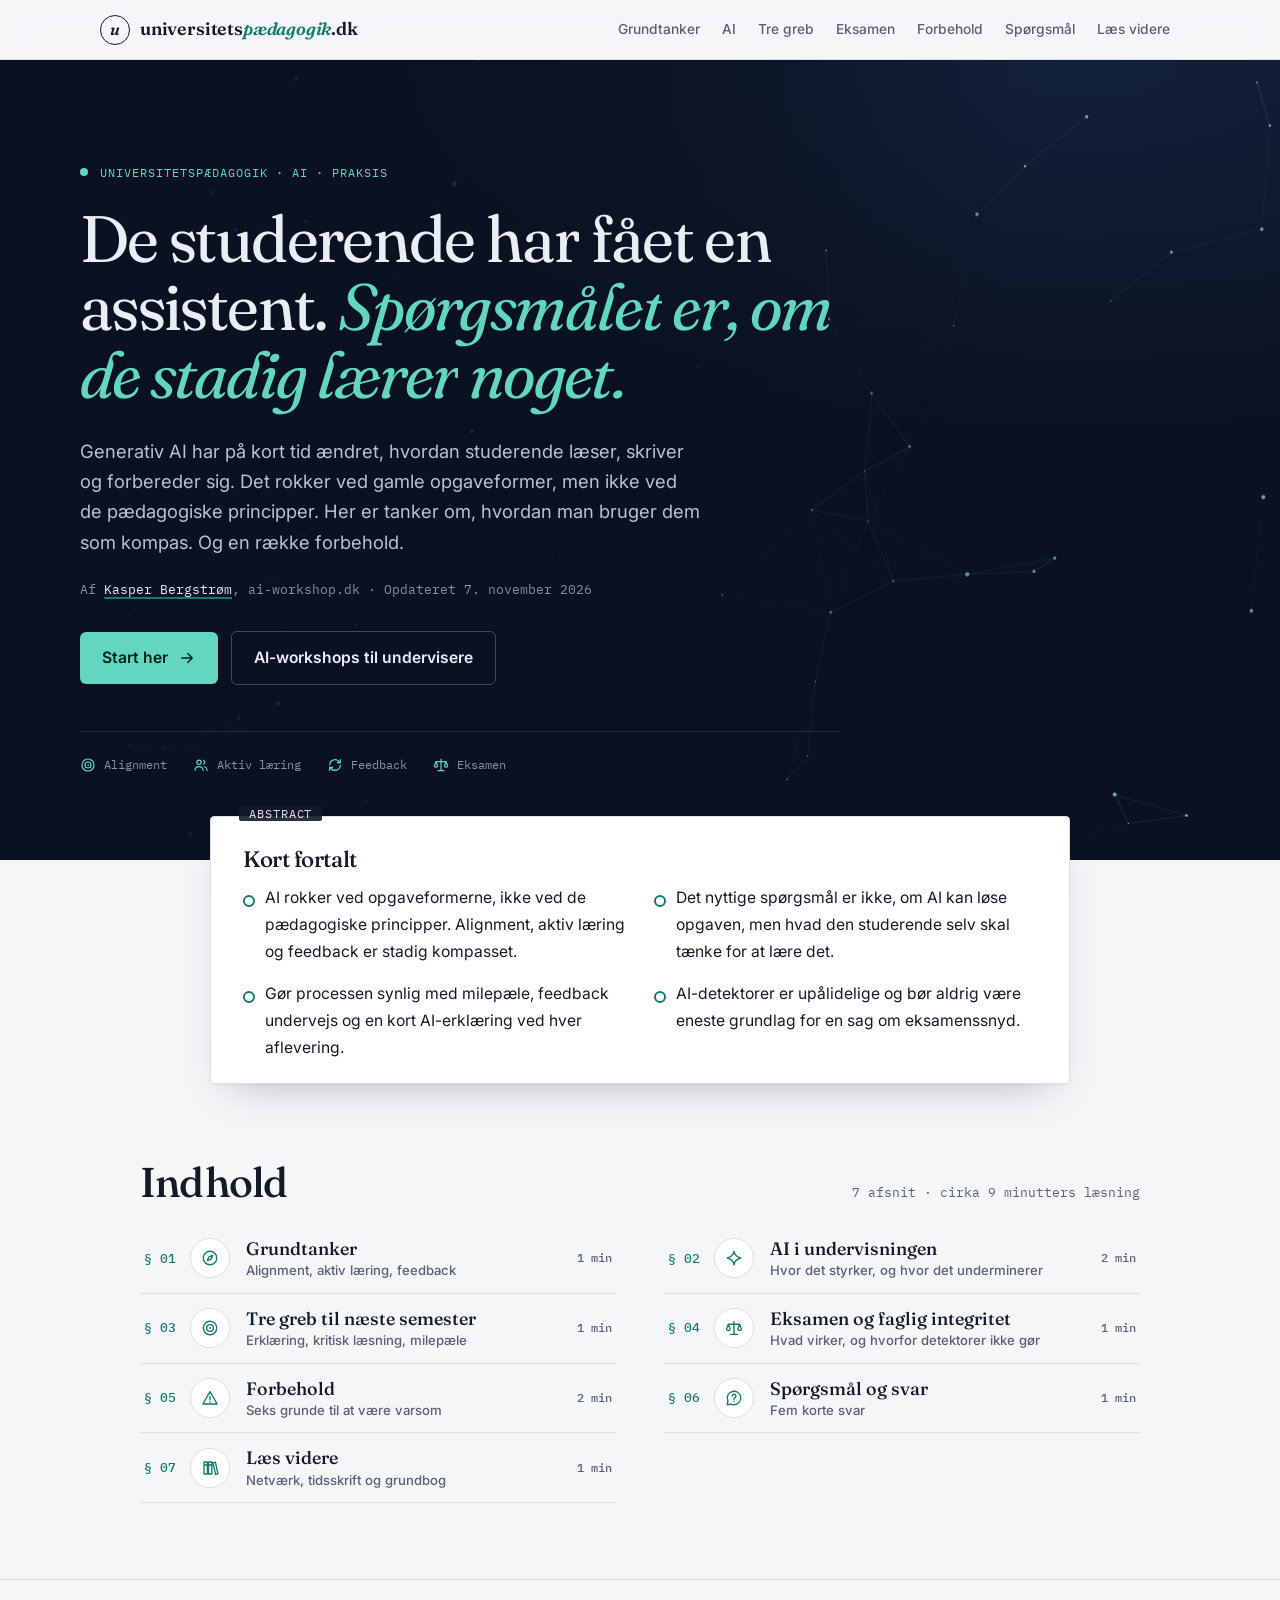
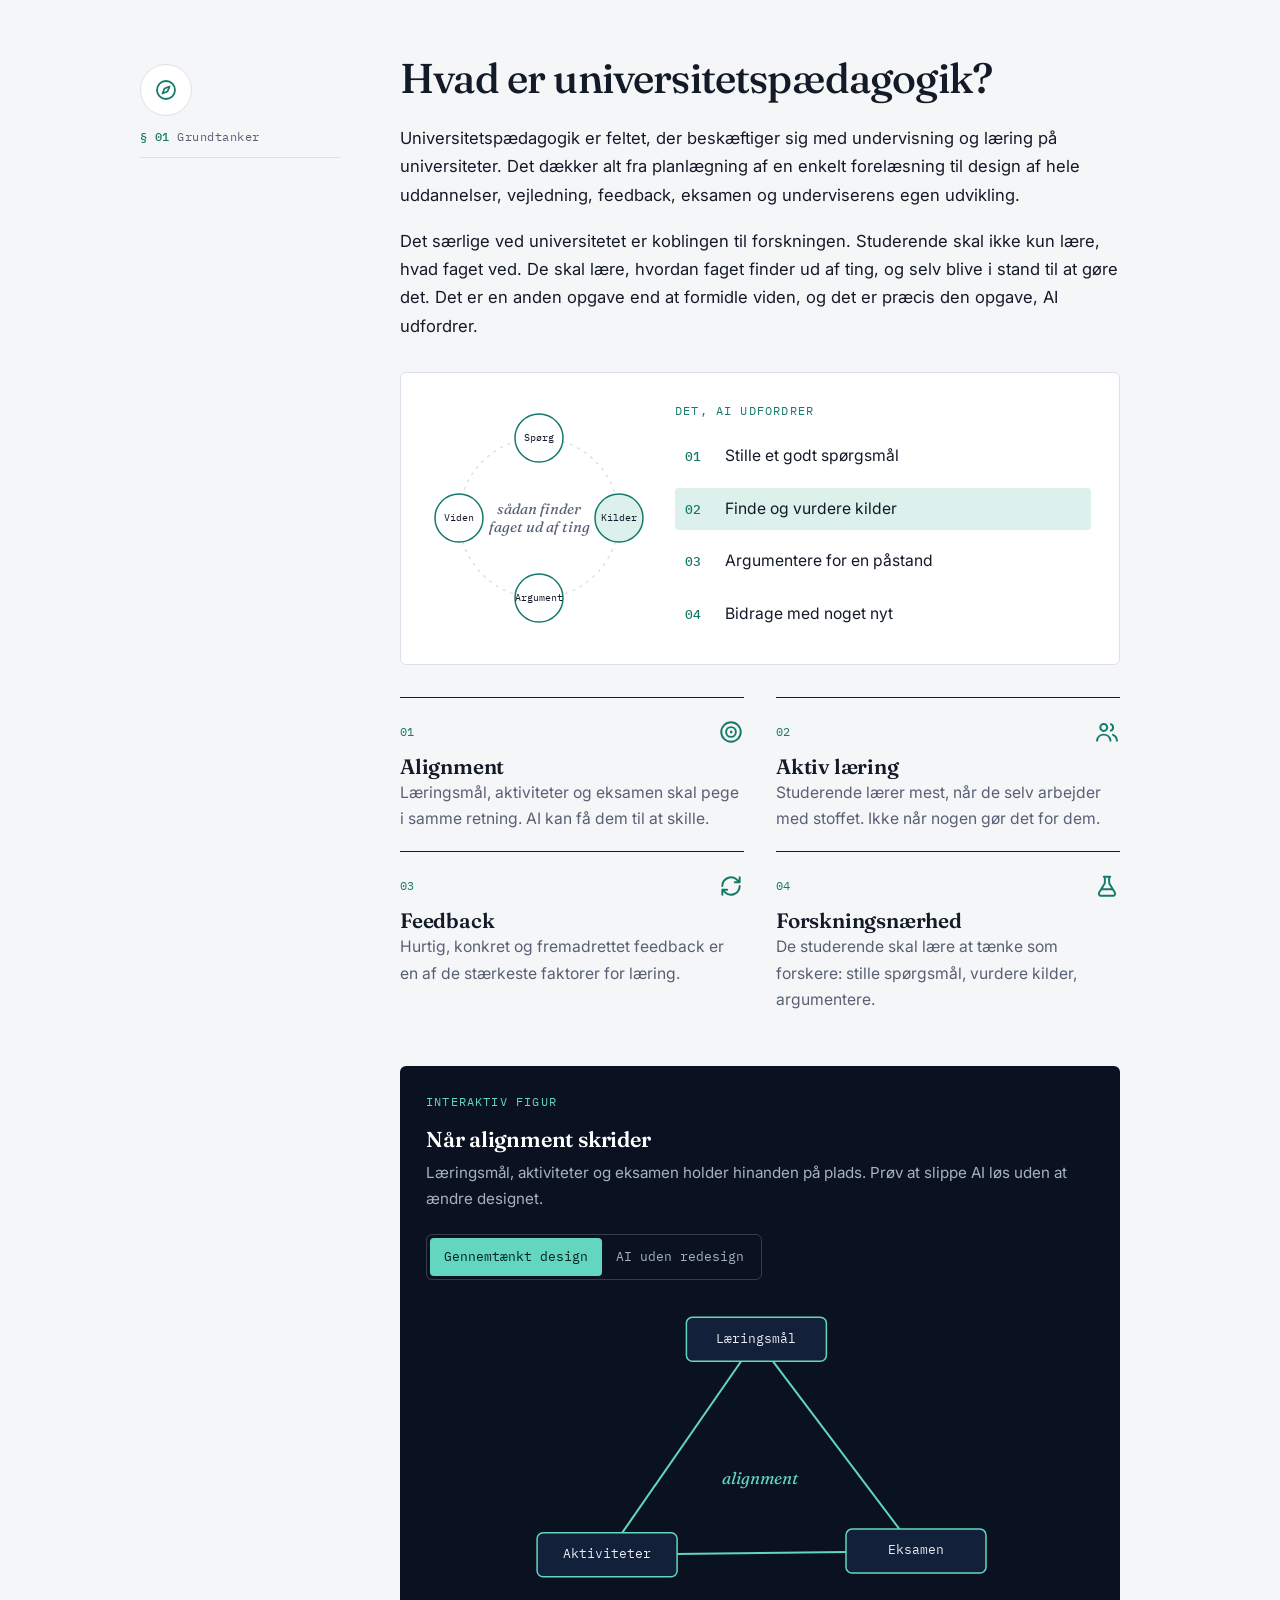
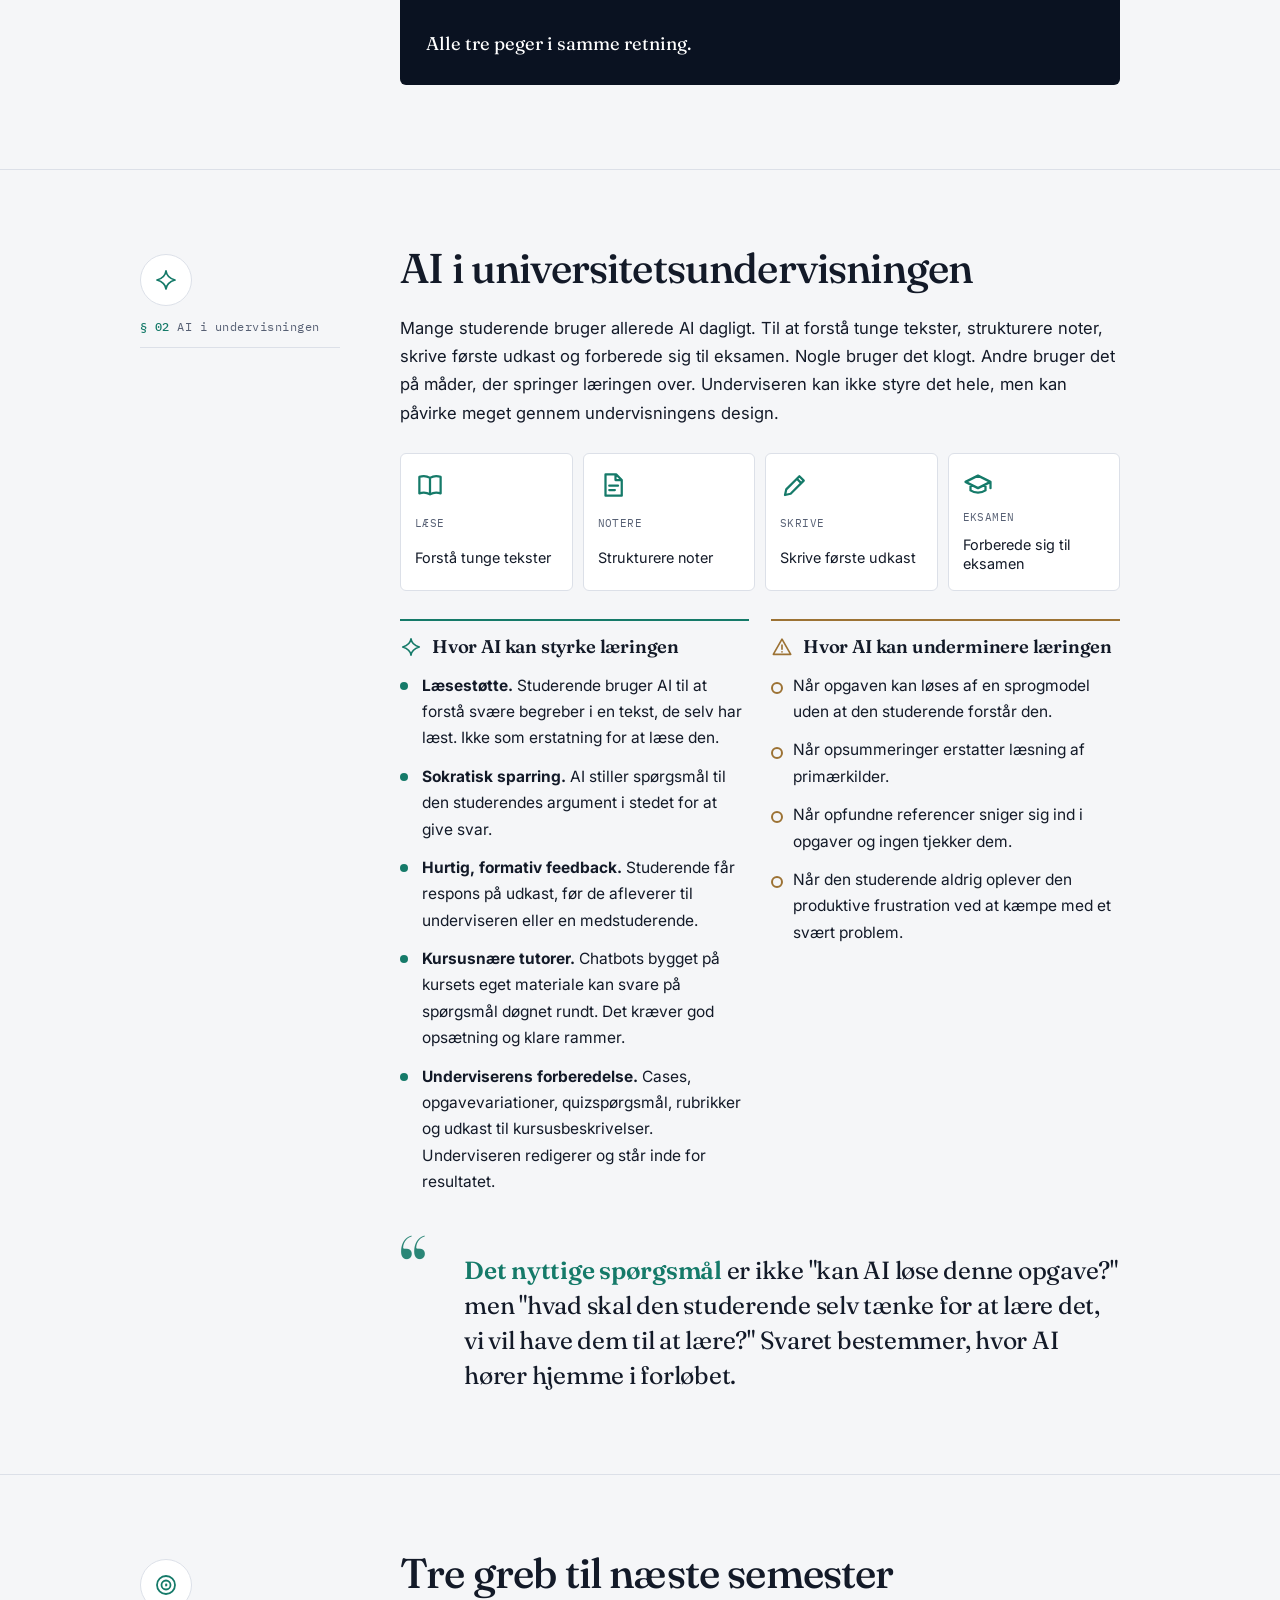
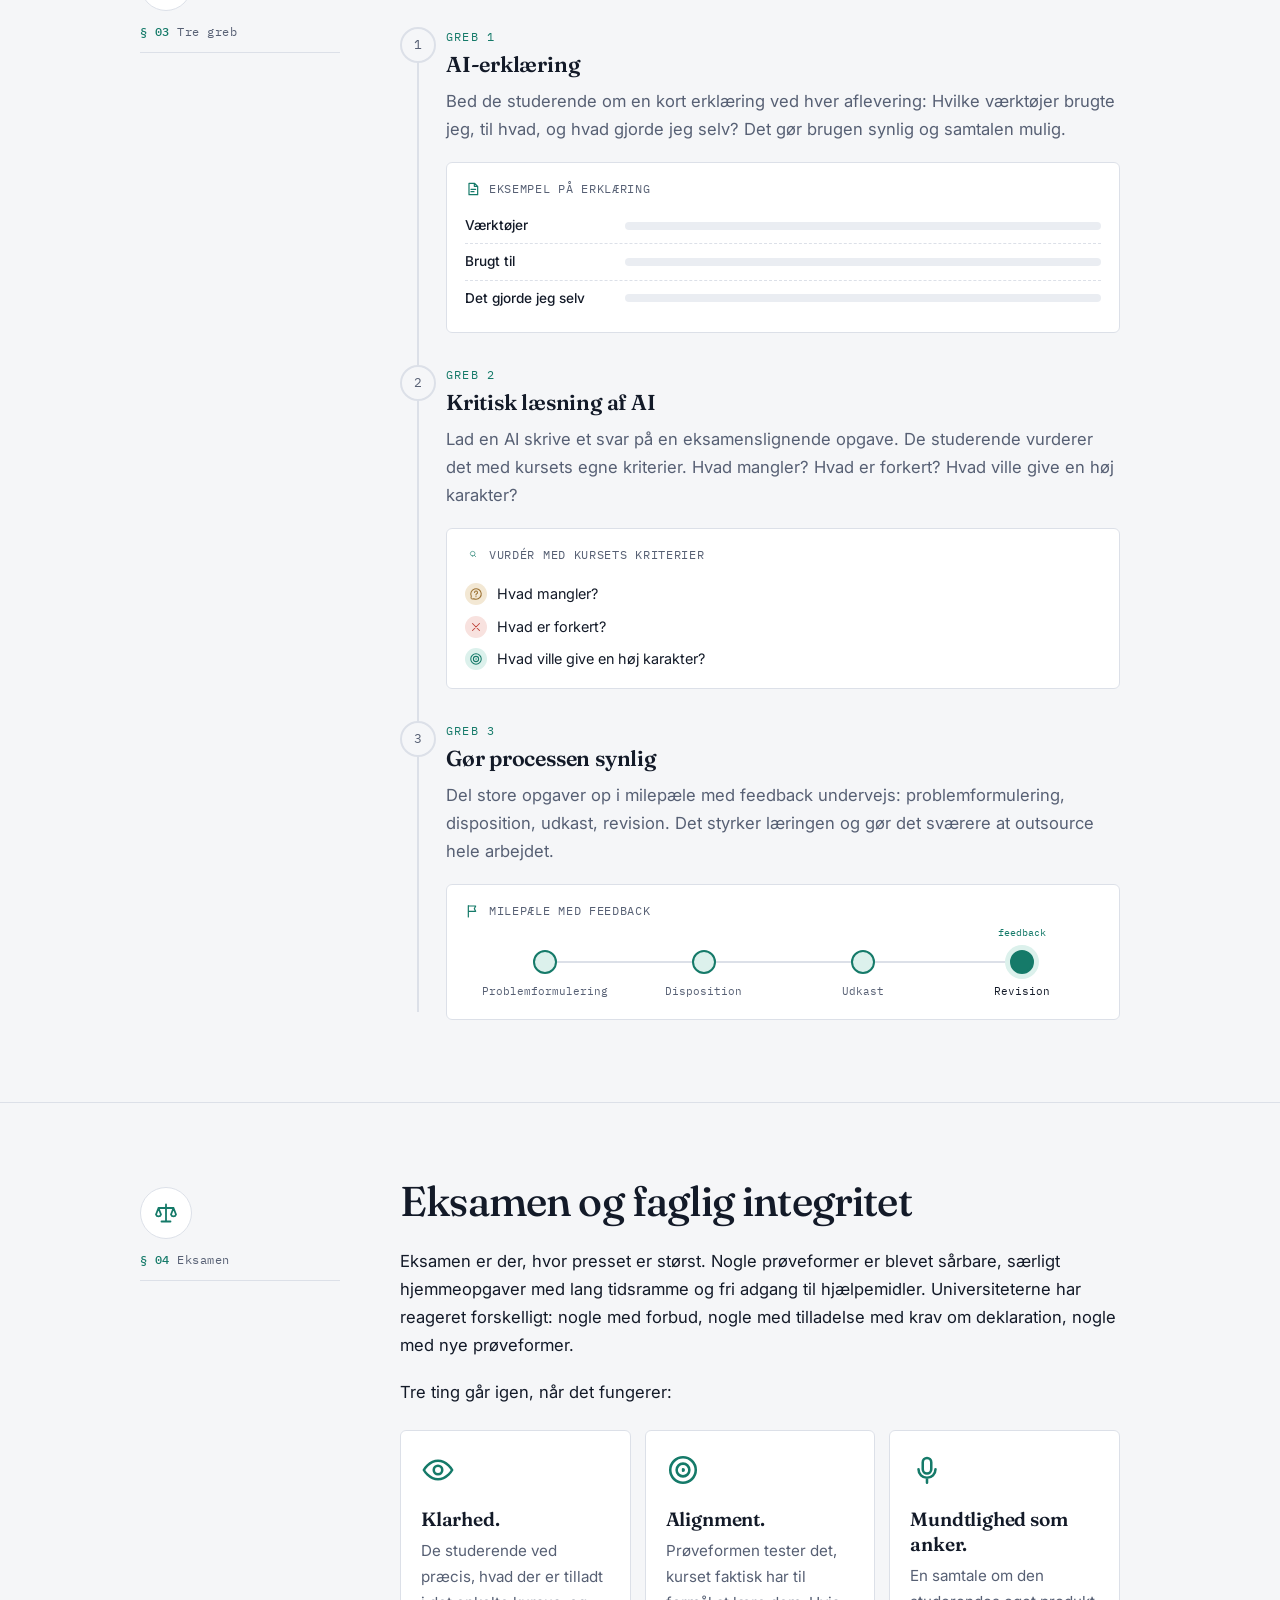
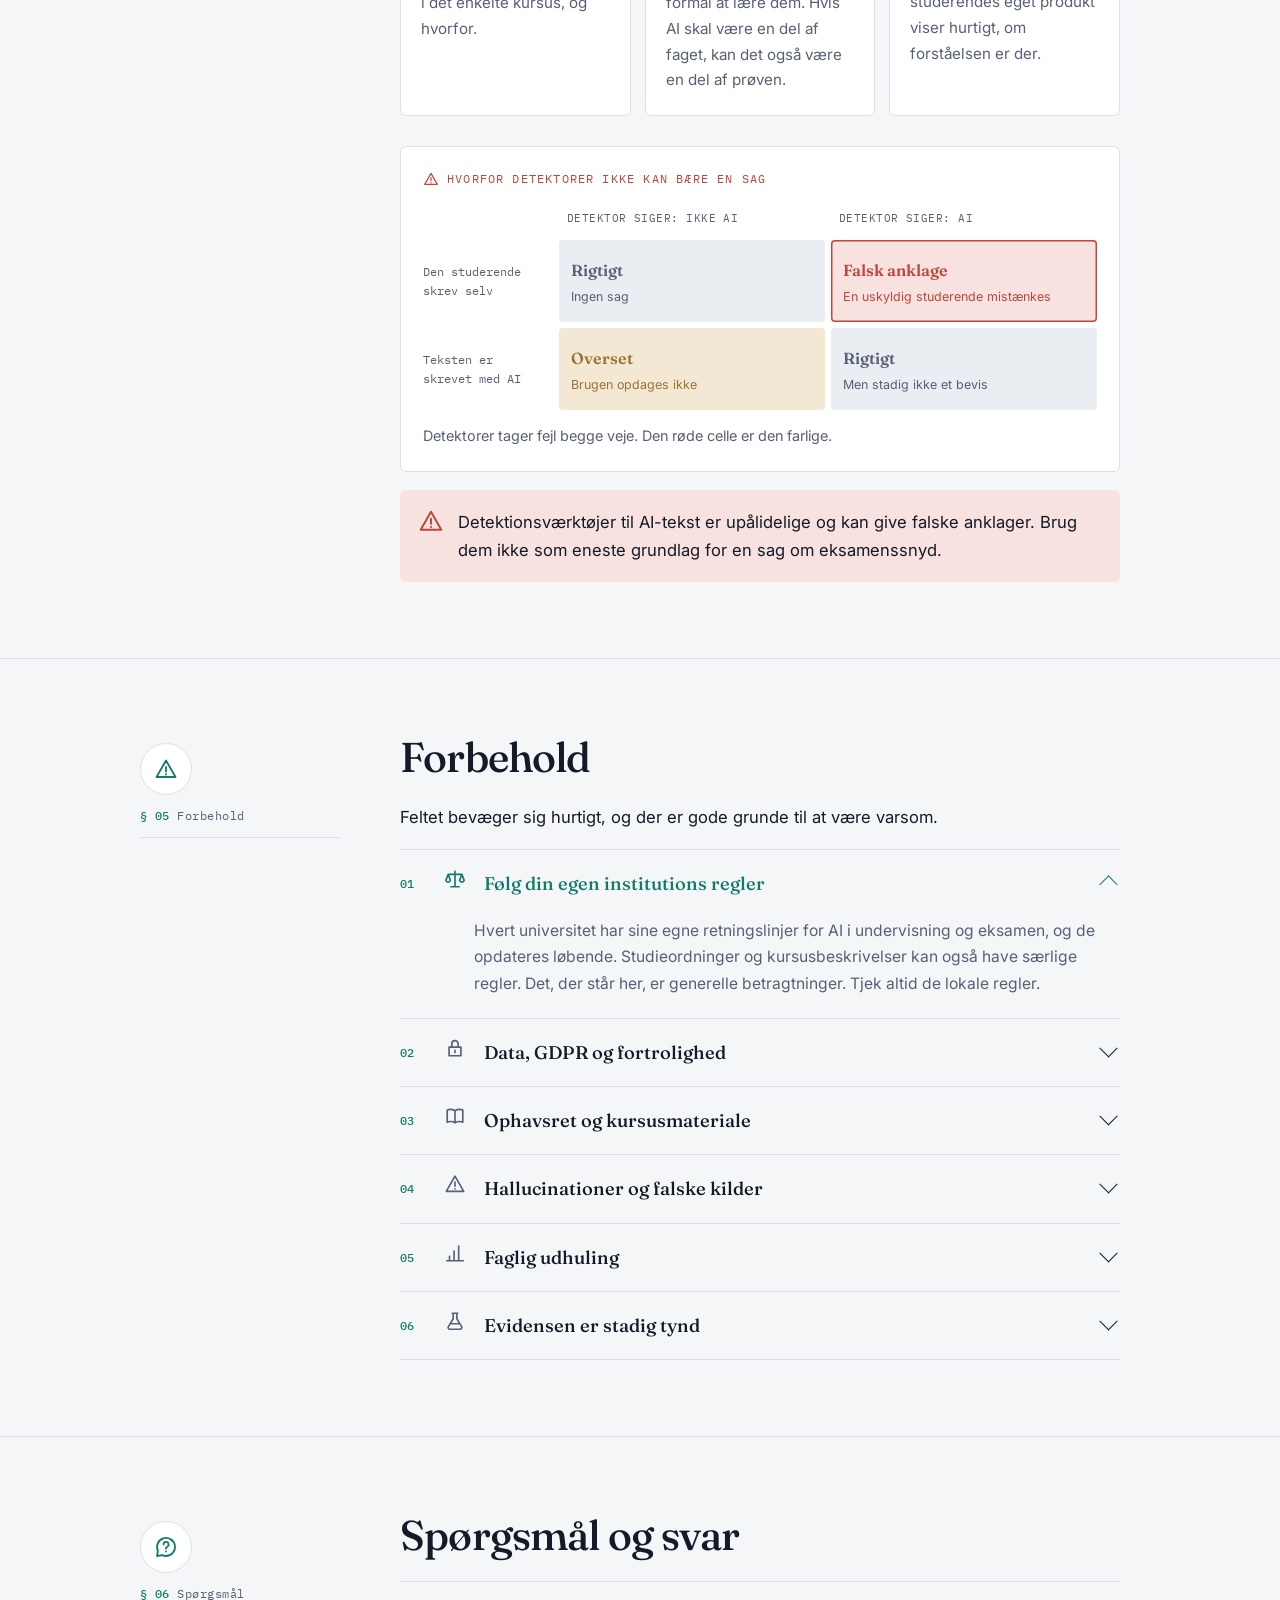
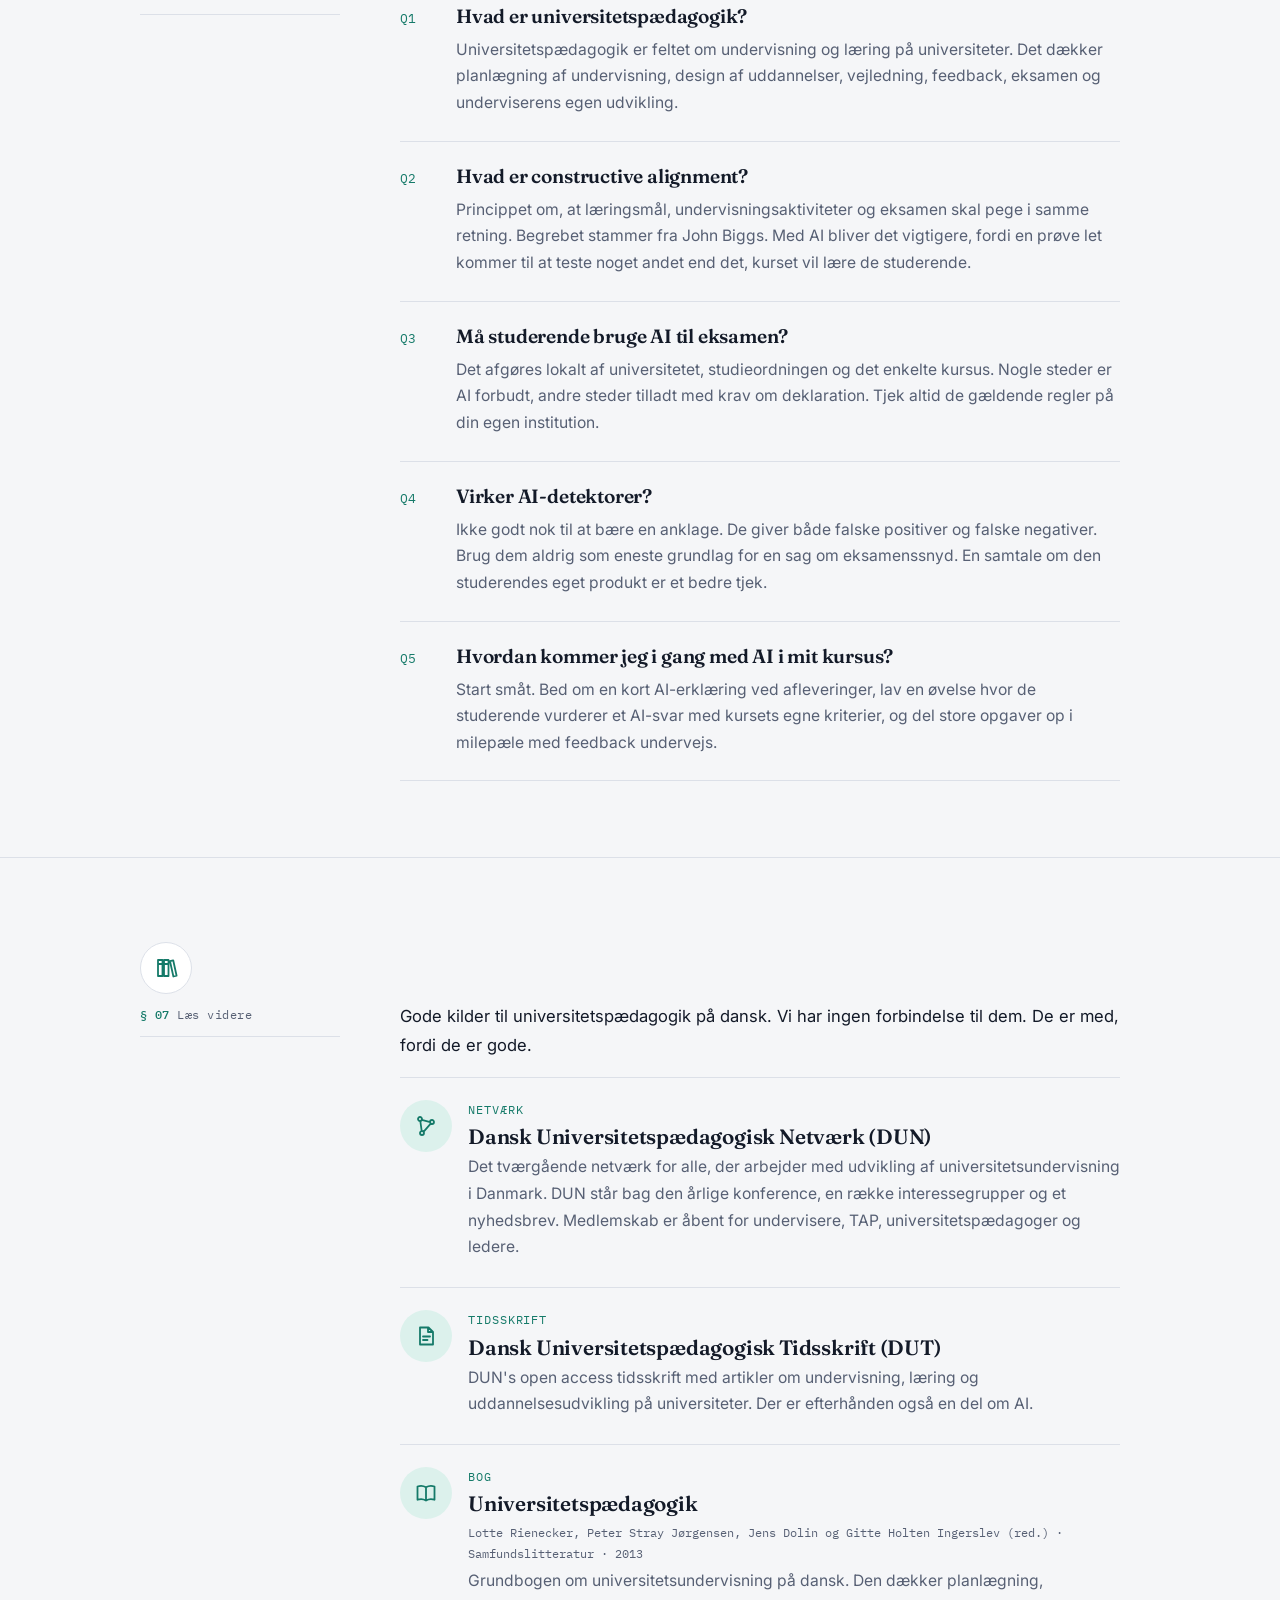
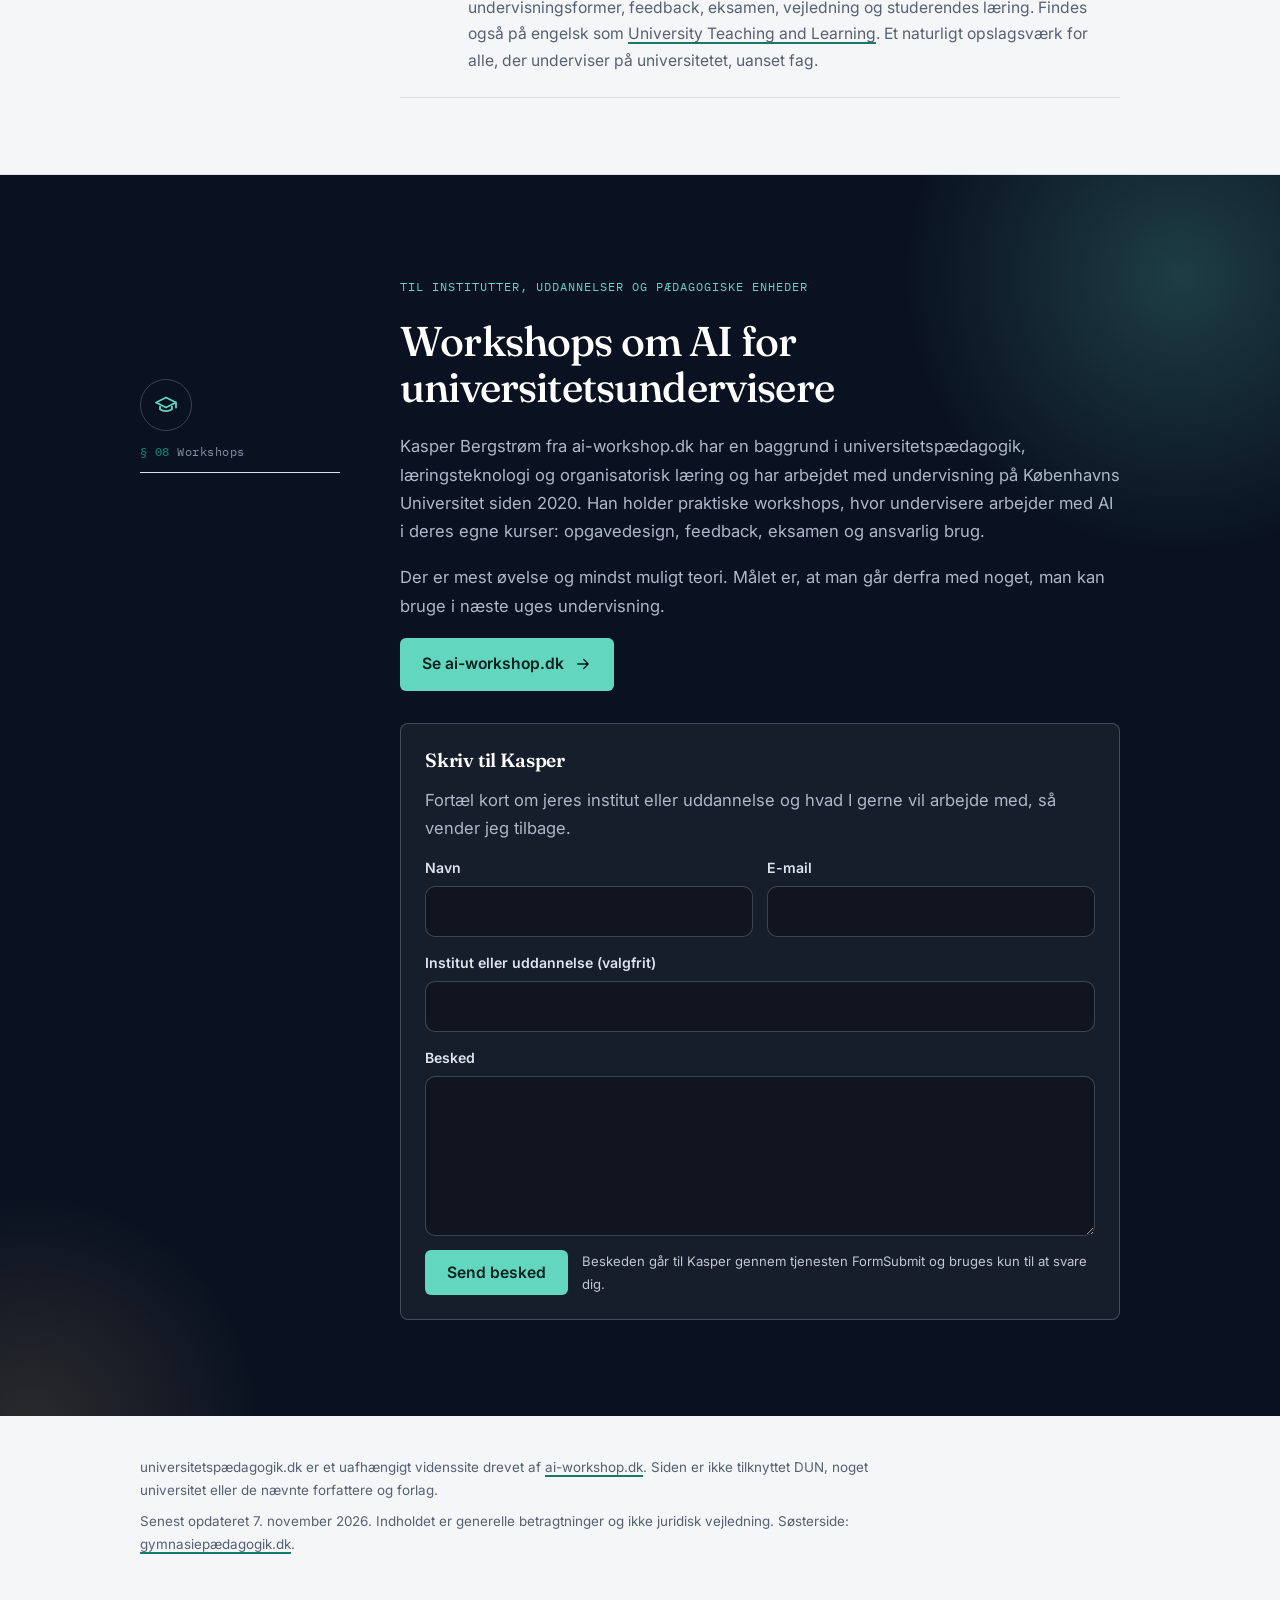
==== commit de62ada9: "Kontaktformular via FormSubmit til kasper@ai-workshop.dk Co-Authored-By: Claude Opus 5.5 <noreply@an" ====
--- a/index.html
+++ b/index.html
@@ -533,6 +533,21 @@
     <p>Kasper Bergstrøm fra ai-workshop.dk har en baggrund i universitetspædagogik, læringsteknologi og organisatorisk læring og har arbejdet med undervisning på Københavns Universitet siden 2020. Han holder praktiske workshops, hvor undervisere arbejder med AI i deres egne kurser: opgavedesign, feedback, eksamen og ansvarlig brug.</p>
     <p>Der er mest øvelse og mindst muligt teori. Målet er, at man går derfra med noget, man kan bruge i næste uges undervisning.</p>
     <a class="btn" href="https://ai-workshop.dk">Se ai-workshop.dk <svg class="arr" aria-hidden="true"><use href="#i-arrow"/></svg></a>
+    <form class="kf" id="kontaktformular" action="https://formsubmit.co/kasper@ai-workshop.dk" method="POST">
+      <input type="hidden" name="_subject" value="Ny besked fra universitetspædagogik.dk">
+      <input type="hidden" name="_next" value="https://xn--universitetspdagogik-u0b.dk/?tak=1#kontaktformular">
+      <input type="hidden" name="_template" value="table">
+      <input type="text" name="_honey" class="kf-honning" tabindex="-1" autocomplete="off" aria-hidden="true">
+      <h3>Skriv til Kasper</h3><p class="kf-intro" style="margin:0">Fortæl kort om jeres institut eller uddannelse og hvad I gerne vil arbejde med, så vender jeg tilbage.</p>
+      <div class="kf-to">
+        <label for="kf-navn">Navn<input id="kf-navn" name="navn" required autocomplete="name"></label>
+        <label for="kf-mail">E-mail<input id="kf-mail" name="email" type="email" required autocomplete="email"></label>
+      </div>
+      <label for="kf-org">Institut eller uddannelse (valgfrit)<input id="kf-org" name="organisation" autocomplete="organization"></label>
+      <label for="kf-besked">Besked<textarea id="kf-besked" name="besked" rows="5" required></textarea></label>
+      <div class="kf-raekke"><button class="btn" type="submit">Send besked</button><p class="kf-note">Beskeden går til Kasper gennem tjenesten FormSubmit og bruges kun til at svare dig.</p></div>
+      <p class="kf-tak" id="kf-tak" role="status" hidden>Tak for din besked. Kasper vender tilbage hurtigst muligt.</p>
+    </form>
   </div>
   </div>
 </section>
@@ -548,5 +563,8 @@
 
 <button class="totop" type="button" aria-label="Til toppen"><svg viewBox="0 0 24 24" aria-hidden="true"><path d="M12 19V5M5 12l7-7 7 7" fill="none" stroke="currentColor" stroke-width="2.2" stroke-linecap="round" stroke-linejoin="round"/></svg></button>
 
+<script>
+if (/[?&]tak=1/.test(location.search)) { var t = document.getElementById('kf-tak'); if (t) t.hidden = false; }
+</script>
 </body>
 </html>
--- a/style.css
+++ b/style.css
@@ -396,3 +396,21 @@
   .js .reveal, .js .hero .fade { opacity: 1 !important; transform: none !important; }
   .js .split .w > span { transform: none !important; }
 }
+
+/* Kontaktformular (FormSubmit til kasper@ai-workshop.dk) */
+.kf{position:relative;display:grid;gap:14px;margin-top:32px;padding:24px;border-radius:var(--kf-radius);background:var(--kf-bg);border:1px solid var(--kf-line);color:var(--kf-ink);text-align:left;box-sizing:border-box}
+.kf *{box-sizing:border-box}
+.kf h3{margin:0;font-size:1.2rem;line-height:1.25;color:var(--kf-ink)}
+.kf .kf-to{display:grid;grid-template-columns:repeat(2,minmax(0,1fr));gap:14px}
+@media (max-width:560px){.kf .kf-to{grid-template-columns:1fr}}
+.kf label{display:flex;flex-direction:column;gap:6px;font-size:.88rem;font-weight:600;color:var(--kf-label);min-width:0}
+.kf input,.kf textarea{font:inherit;font-size:16px;font-weight:400;color:var(--kf-field-ink);background:var(--kf-field-bg);border:1px solid var(--kf-line);border-radius:10px;padding:11px 13px;width:100%;margin:0}
+.kf textarea{min-height:130px;resize:vertical}
+.kf input:focus-visible,.kf textarea:focus-visible{outline:2px solid var(--kf-accent);outline-offset:1px}
+.kf .kf-raekke{display:flex;align-items:center;gap:14px;flex-wrap:wrap}
+.kf .kf-raekke button{font-family:inherit;cursor:pointer;border:0;margin:0}
+.kf .kf-note{flex:1;min-width:200px;margin:0;font-size:.82rem;color:var(--kf-label);opacity:.85}
+.kf .kf-note a{color:inherit}
+.kf .kf-honning{position:absolute;left:-9999px;width:1px;height:1px;opacity:0}
+.kf .kf-tak{margin:0;padding:12px 14px;border-radius:10px;background:var(--kf-tak-bg);color:var(--kf-tak-ink);font-weight:600}
+.kf{--kf-radius:8px;--kf-bg:rgba(255,255,255,.05);--kf-line:rgba(233,237,244,.22);--kf-ink:#fff;--kf-label:#dfe4ec;--kf-field-bg:rgba(0,0,0,.25);--kf-field-ink:#fff;--kf-accent:var(--verd-2);--kf-tak-bg:var(--verd-2);--kf-tak-ink:#04211b}
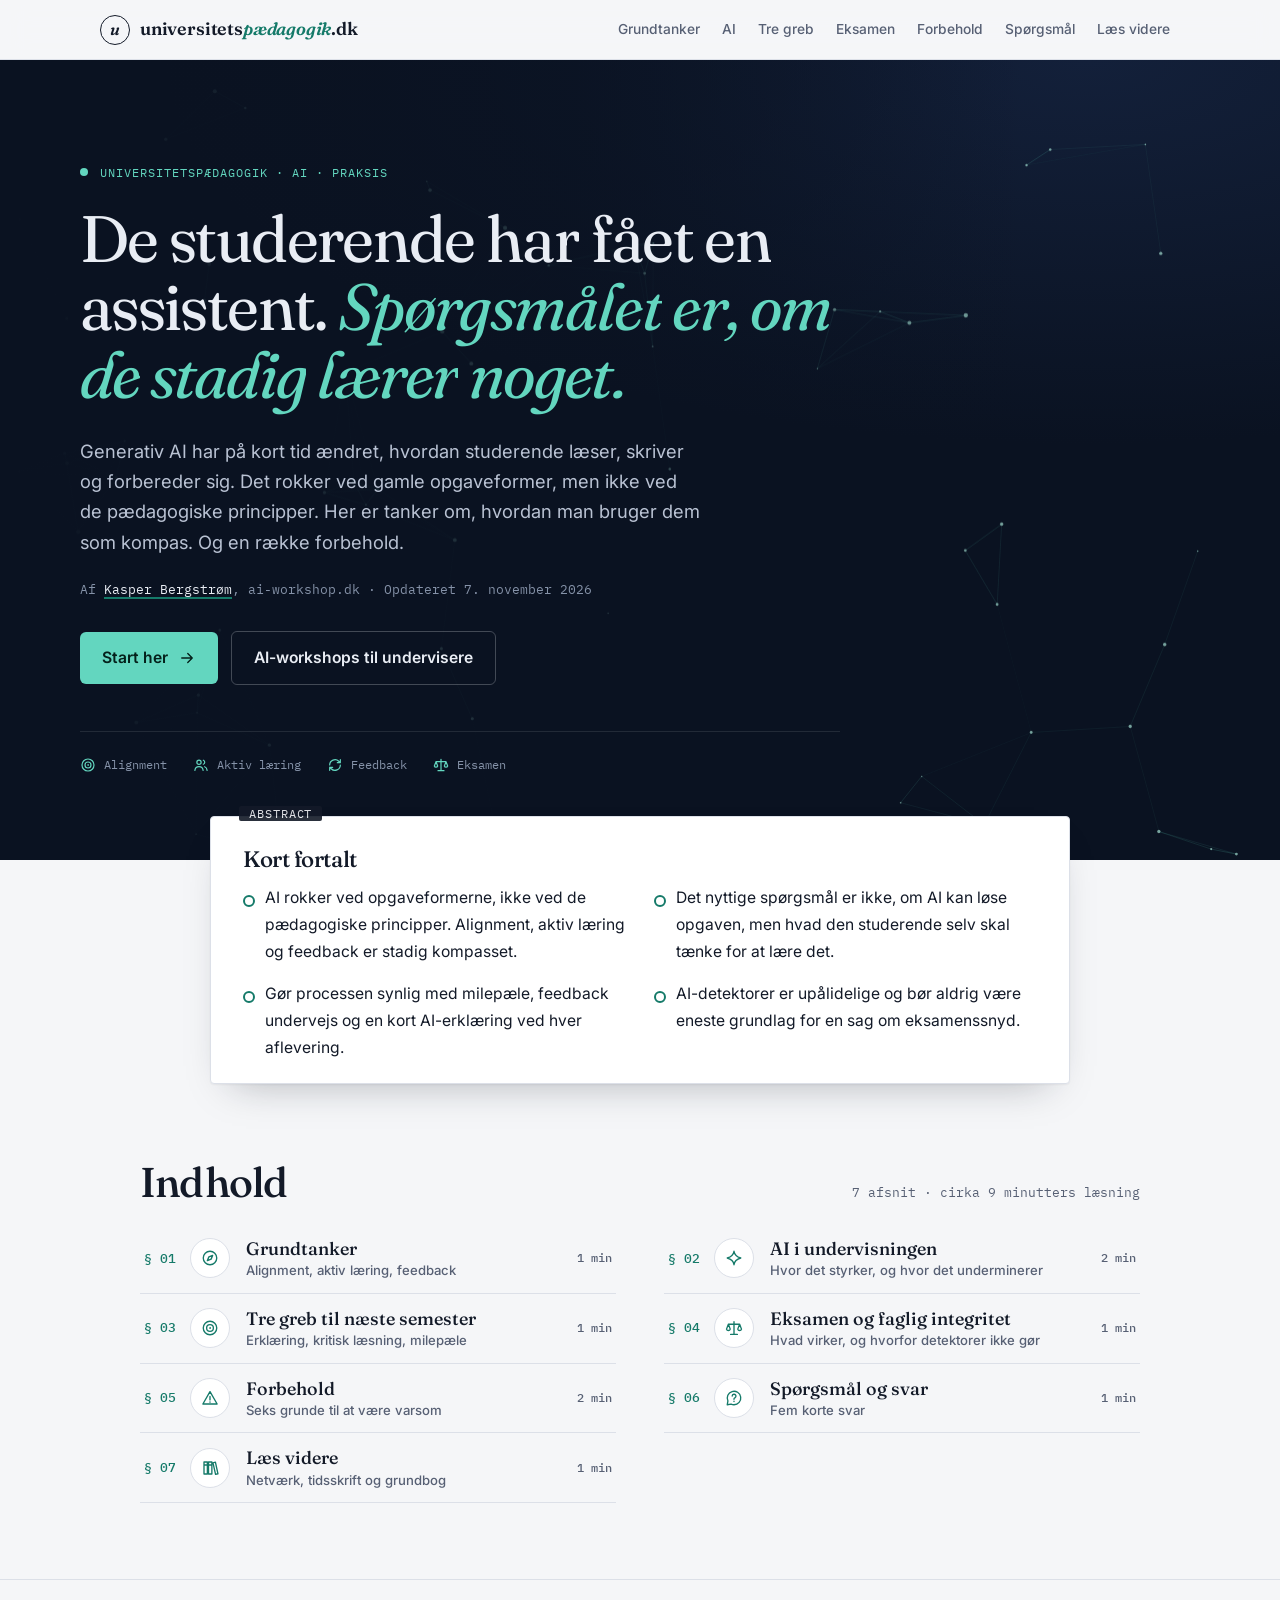
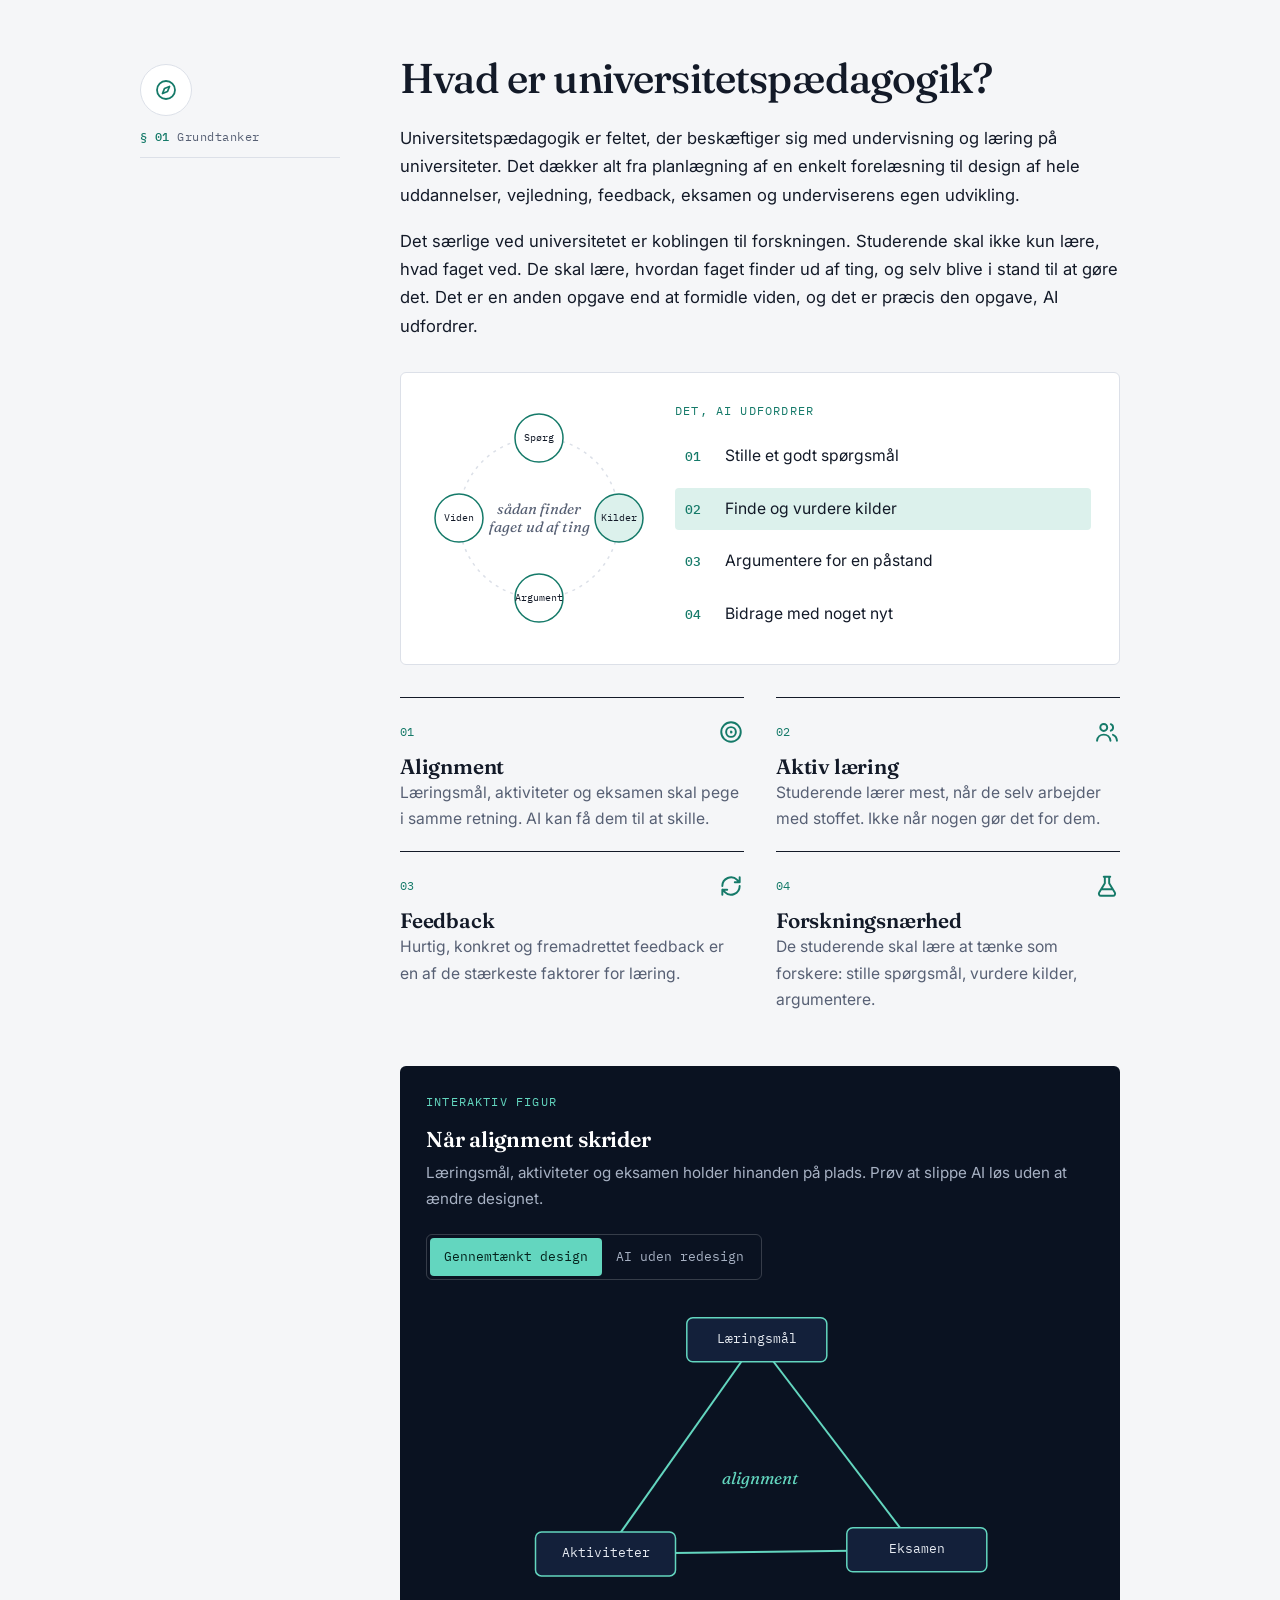
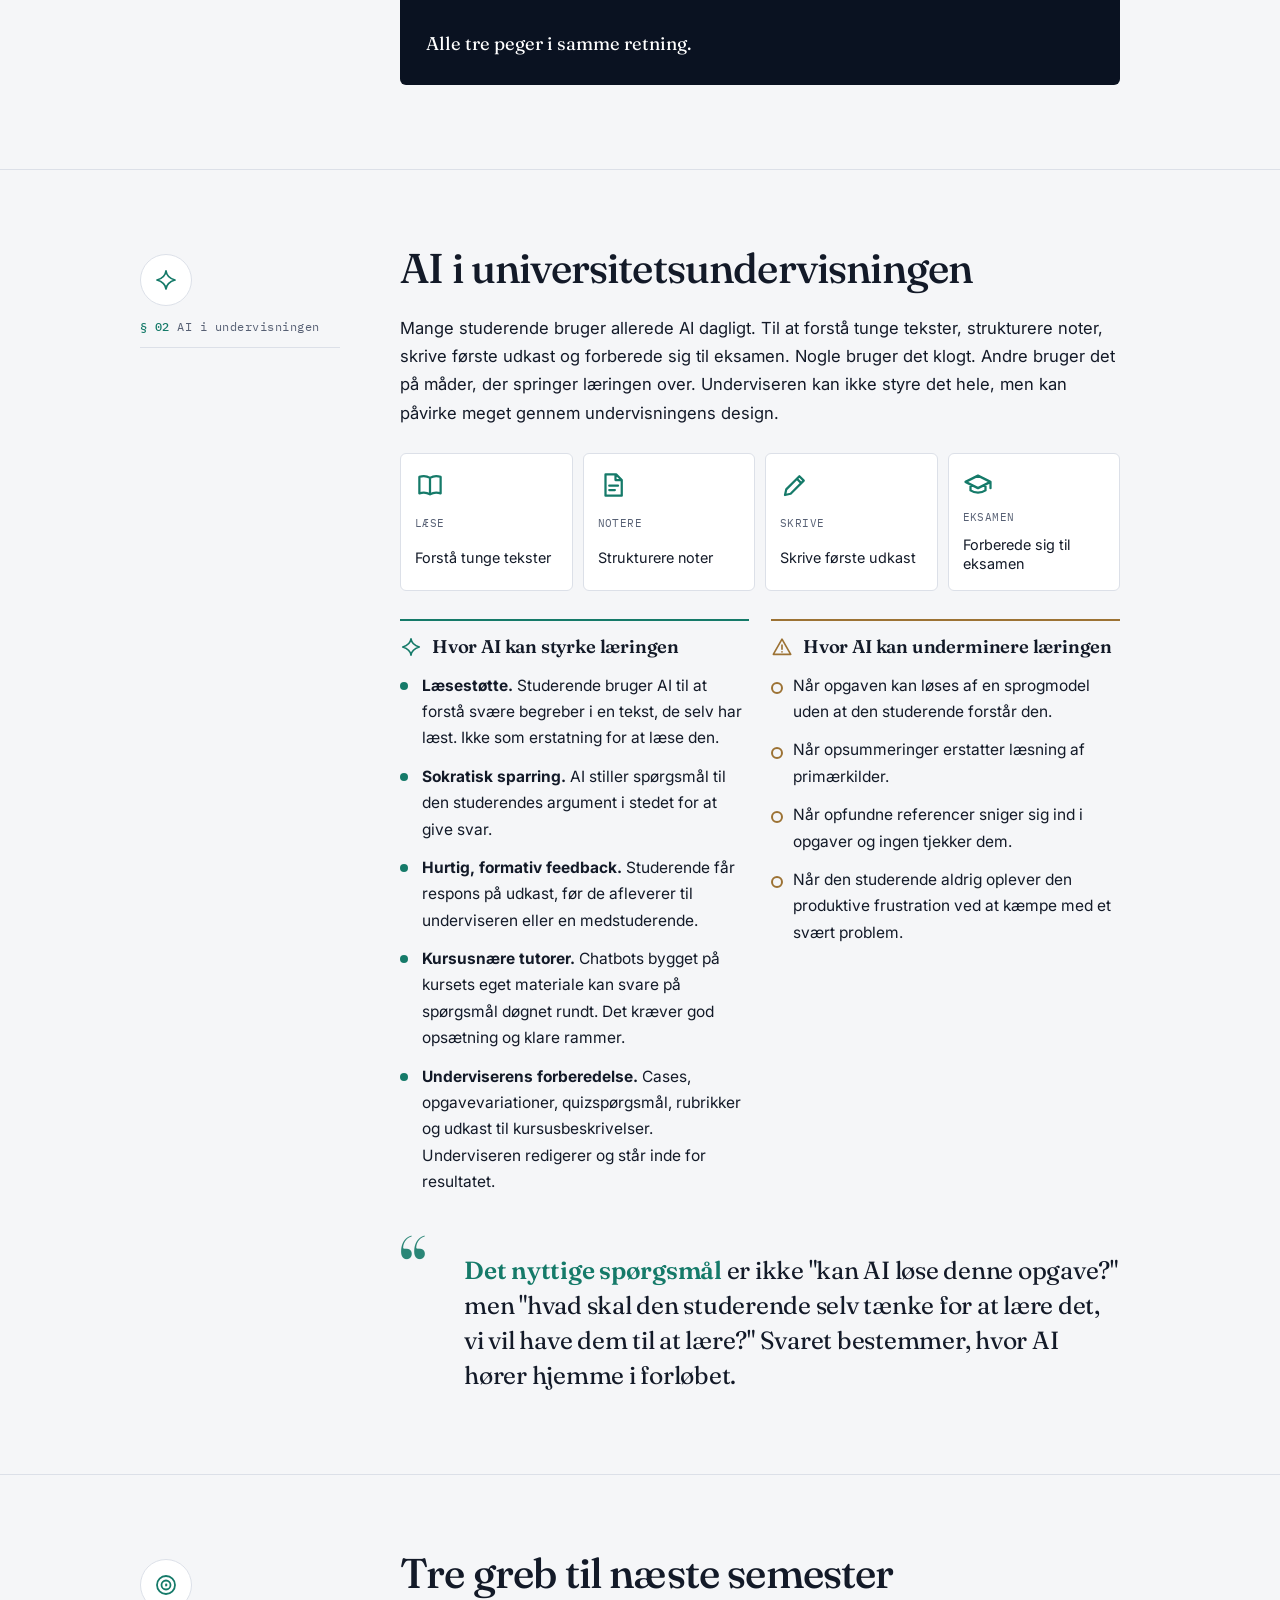
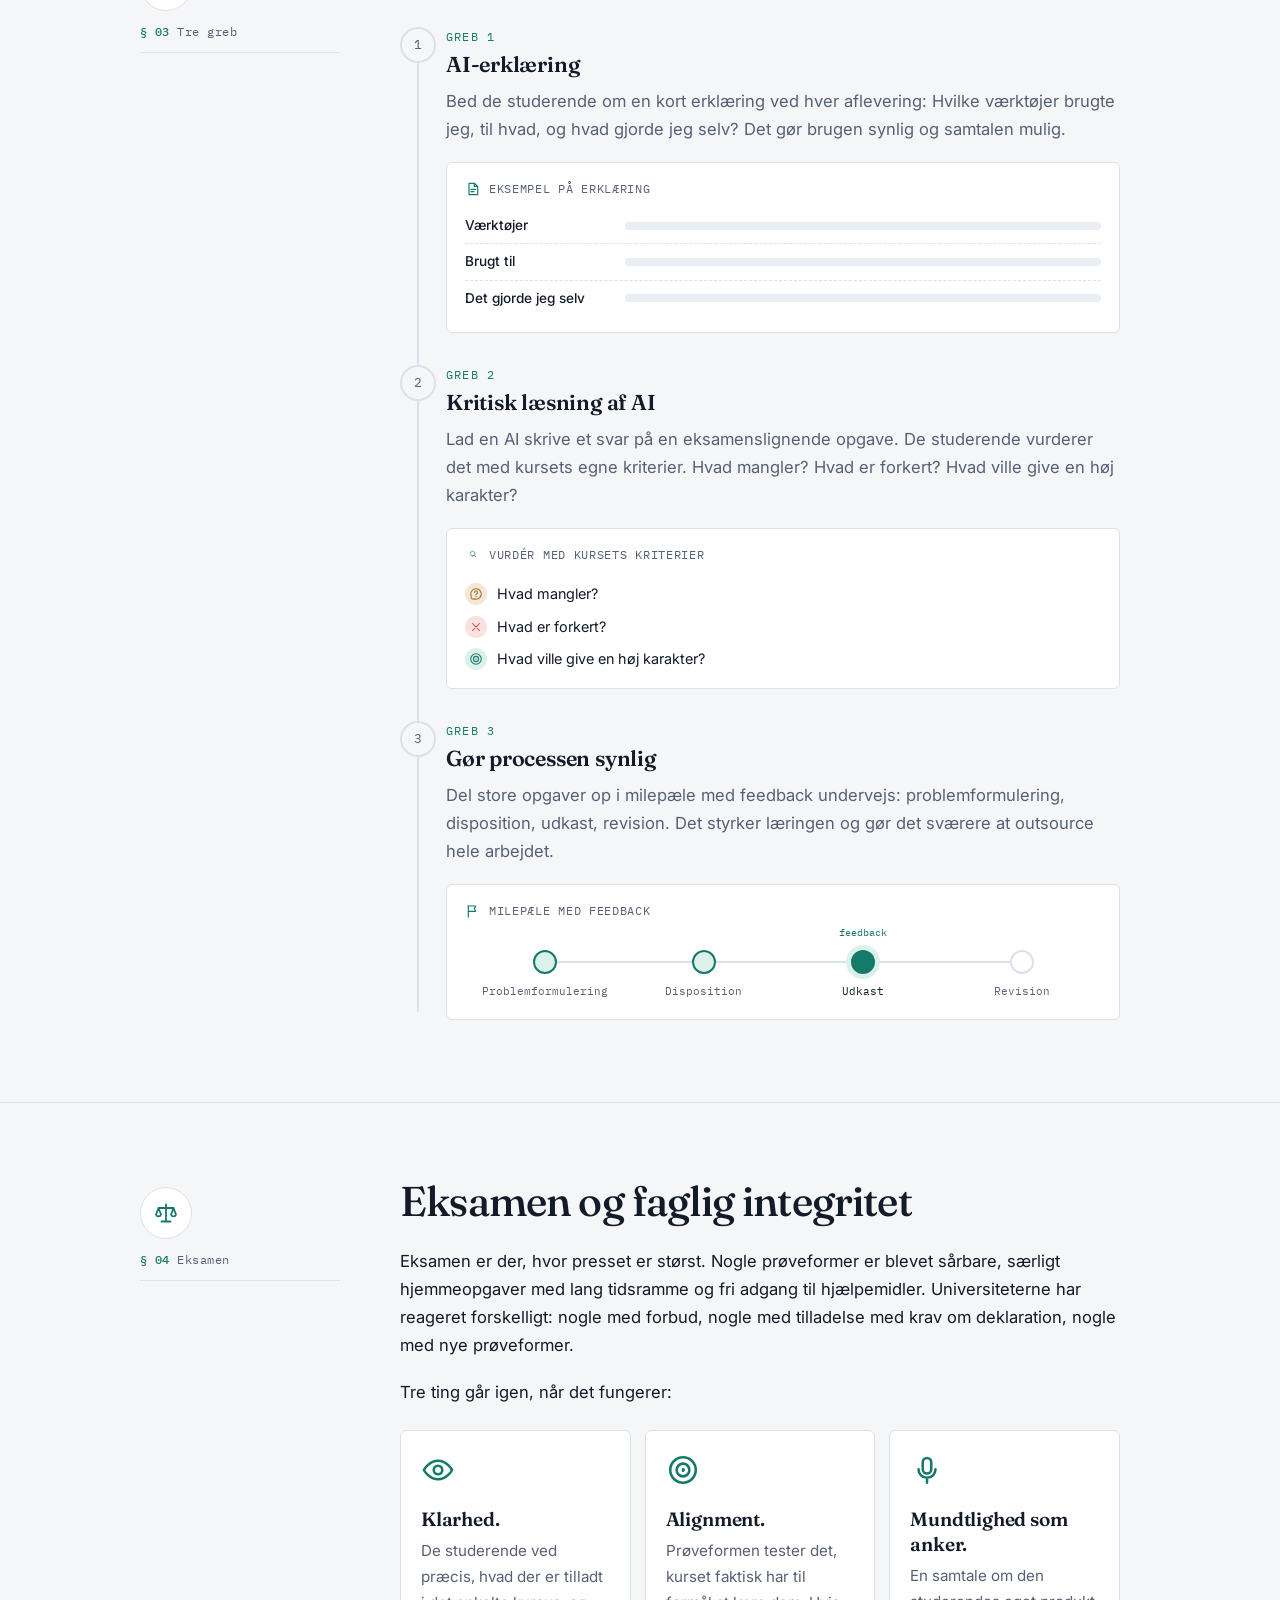
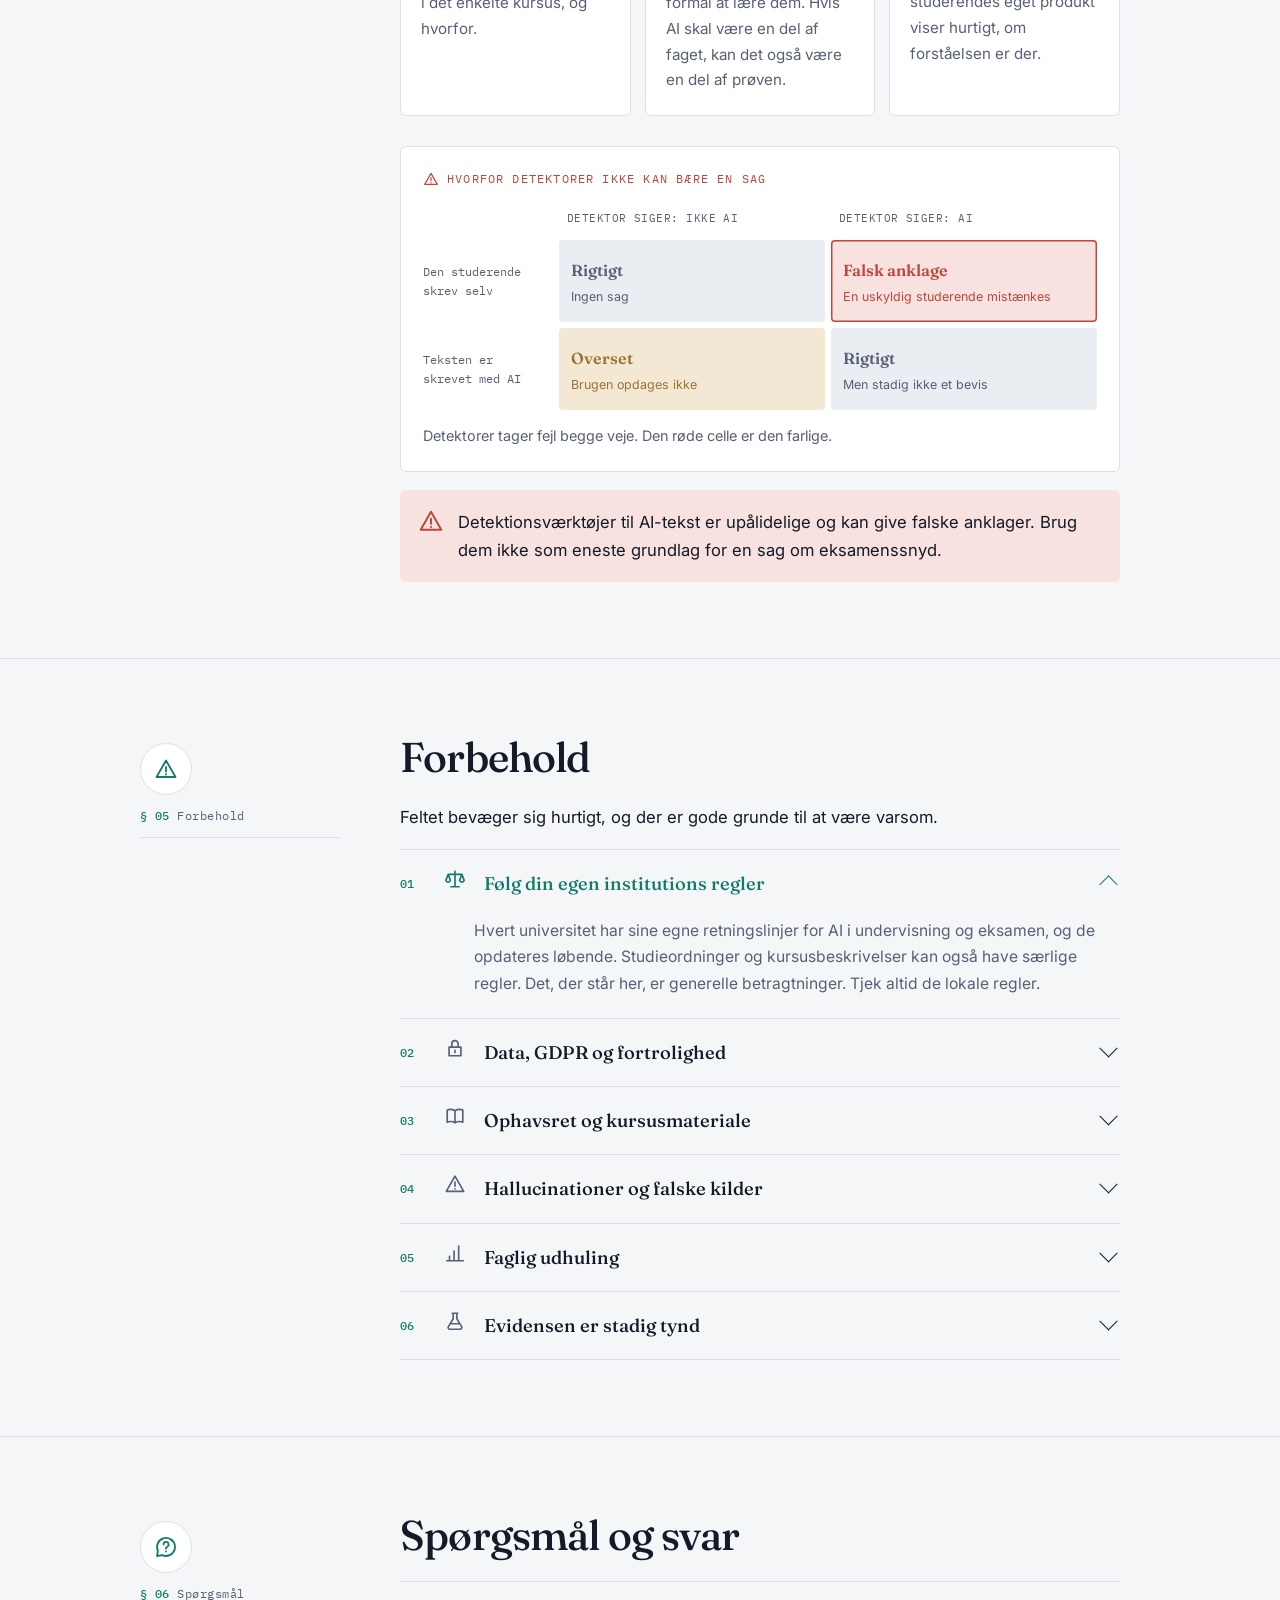
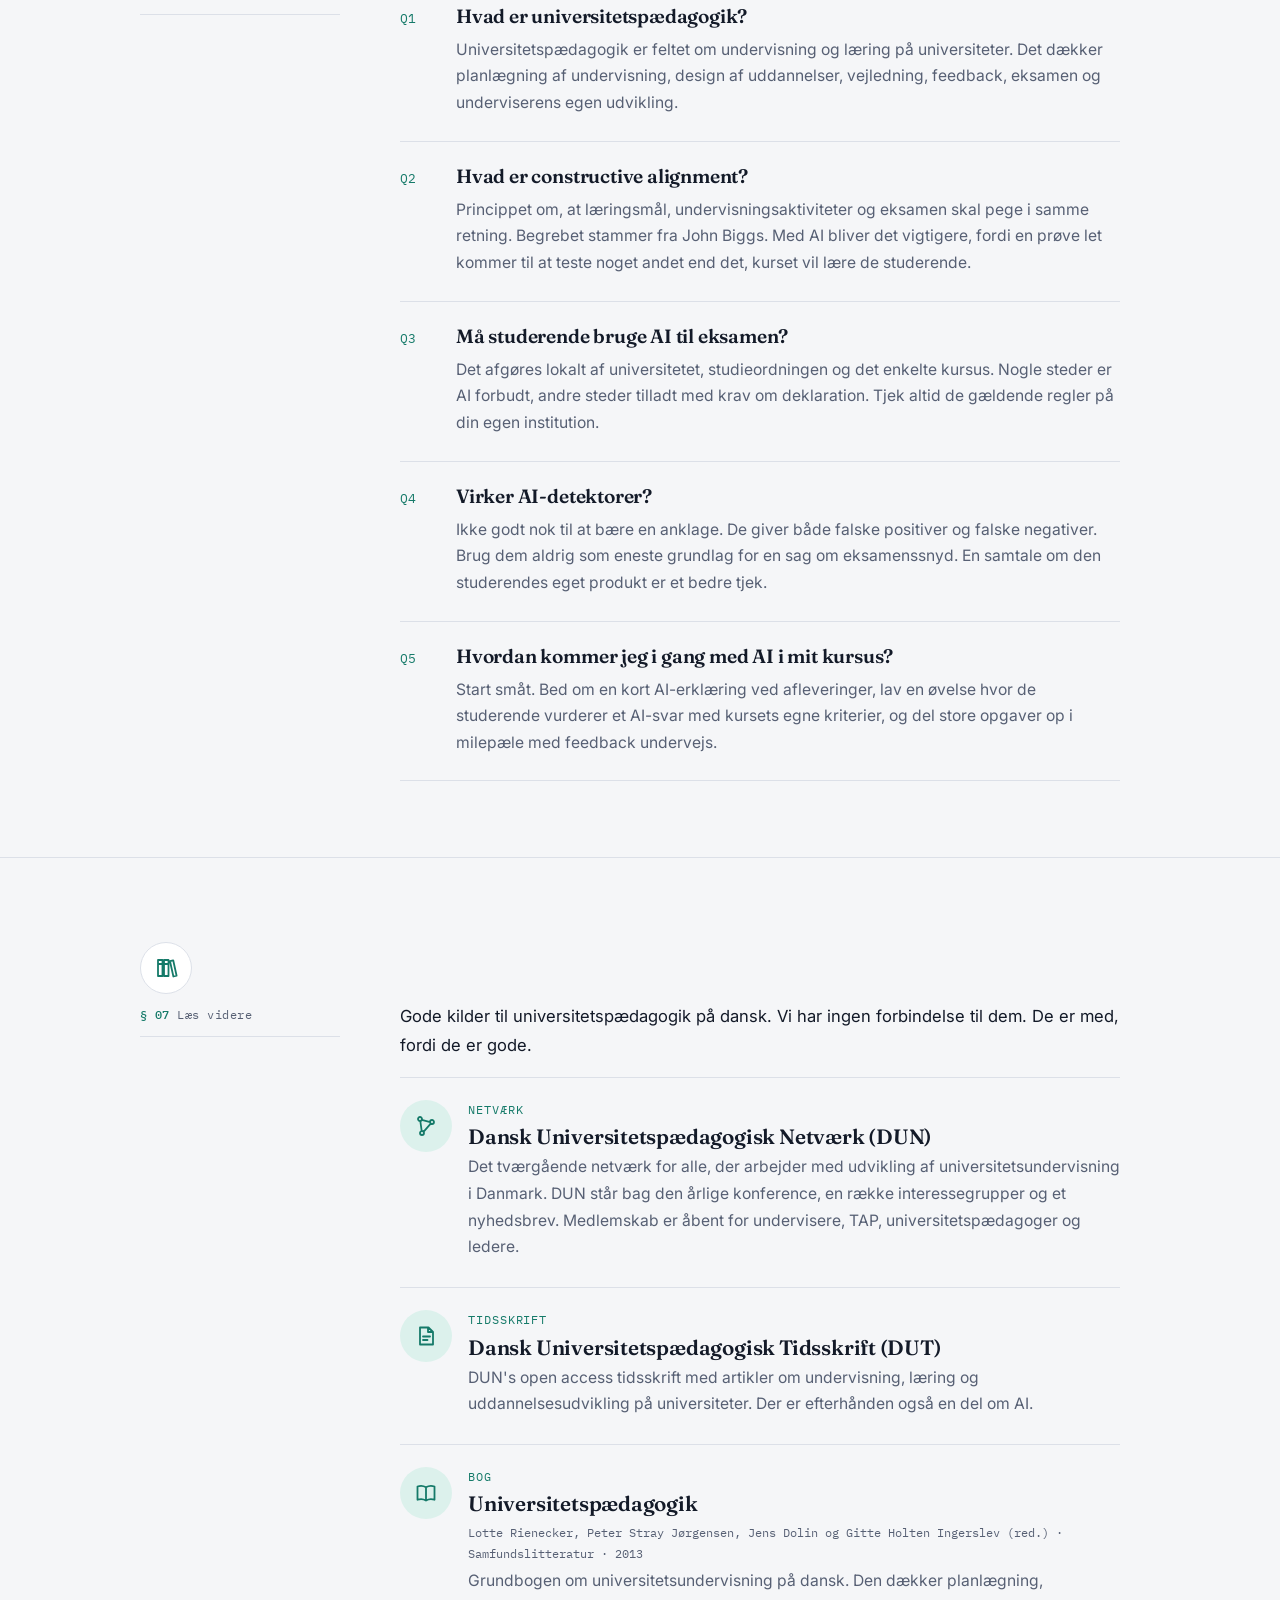
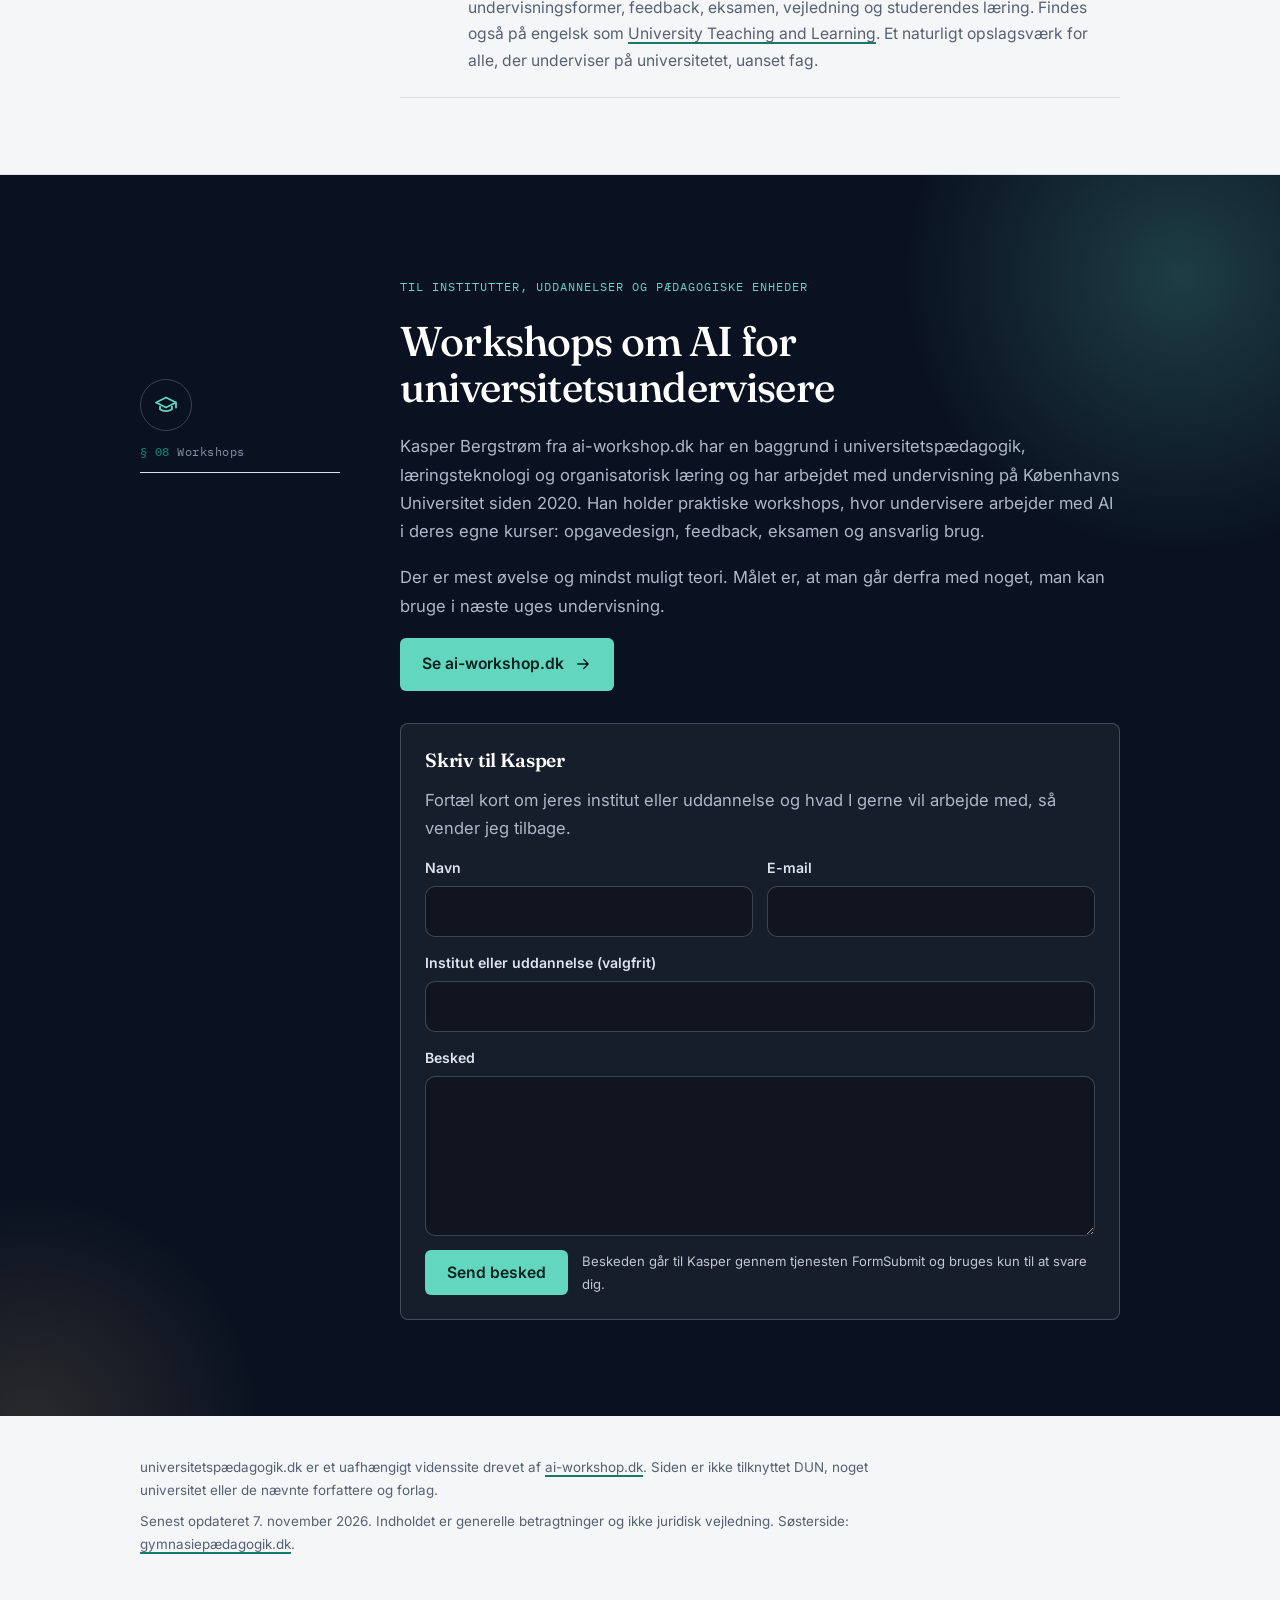
==== commit 0396f1f2: "Midlertidig test: FormSubmit robotside slået fra Co-Authored-By: Claude Opus 5.5 <noreply@anthropic." ====
--- a/index.html
+++ b/index.html
@@ -534,6 +534,7 @@
     <p>Der er mest øvelse og mindst muligt teori. Målet er, at man går derfra med noget, man kan bruge i næste uges undervisning.</p>
     <a class="btn" href="https://ai-workshop.dk">Se ai-workshop.dk <svg class="arr" aria-hidden="true"><use href="#i-arrow"/></svg></a>
     <form class="kf" id="kontaktformular" action="https://formsubmit.co/kasper@ai-workshop.dk" method="POST">
+    <input type="hidden" name="_captcha" value="false">
       <input type="hidden" name="_subject" value="Ny besked fra universitetspædagogik.dk">
       <input type="hidden" name="_next" value="https://xn--universitetspdagogik-u0b.dk/?tak=1#kontaktformular">
       <input type="hidden" name="_template" value="table">
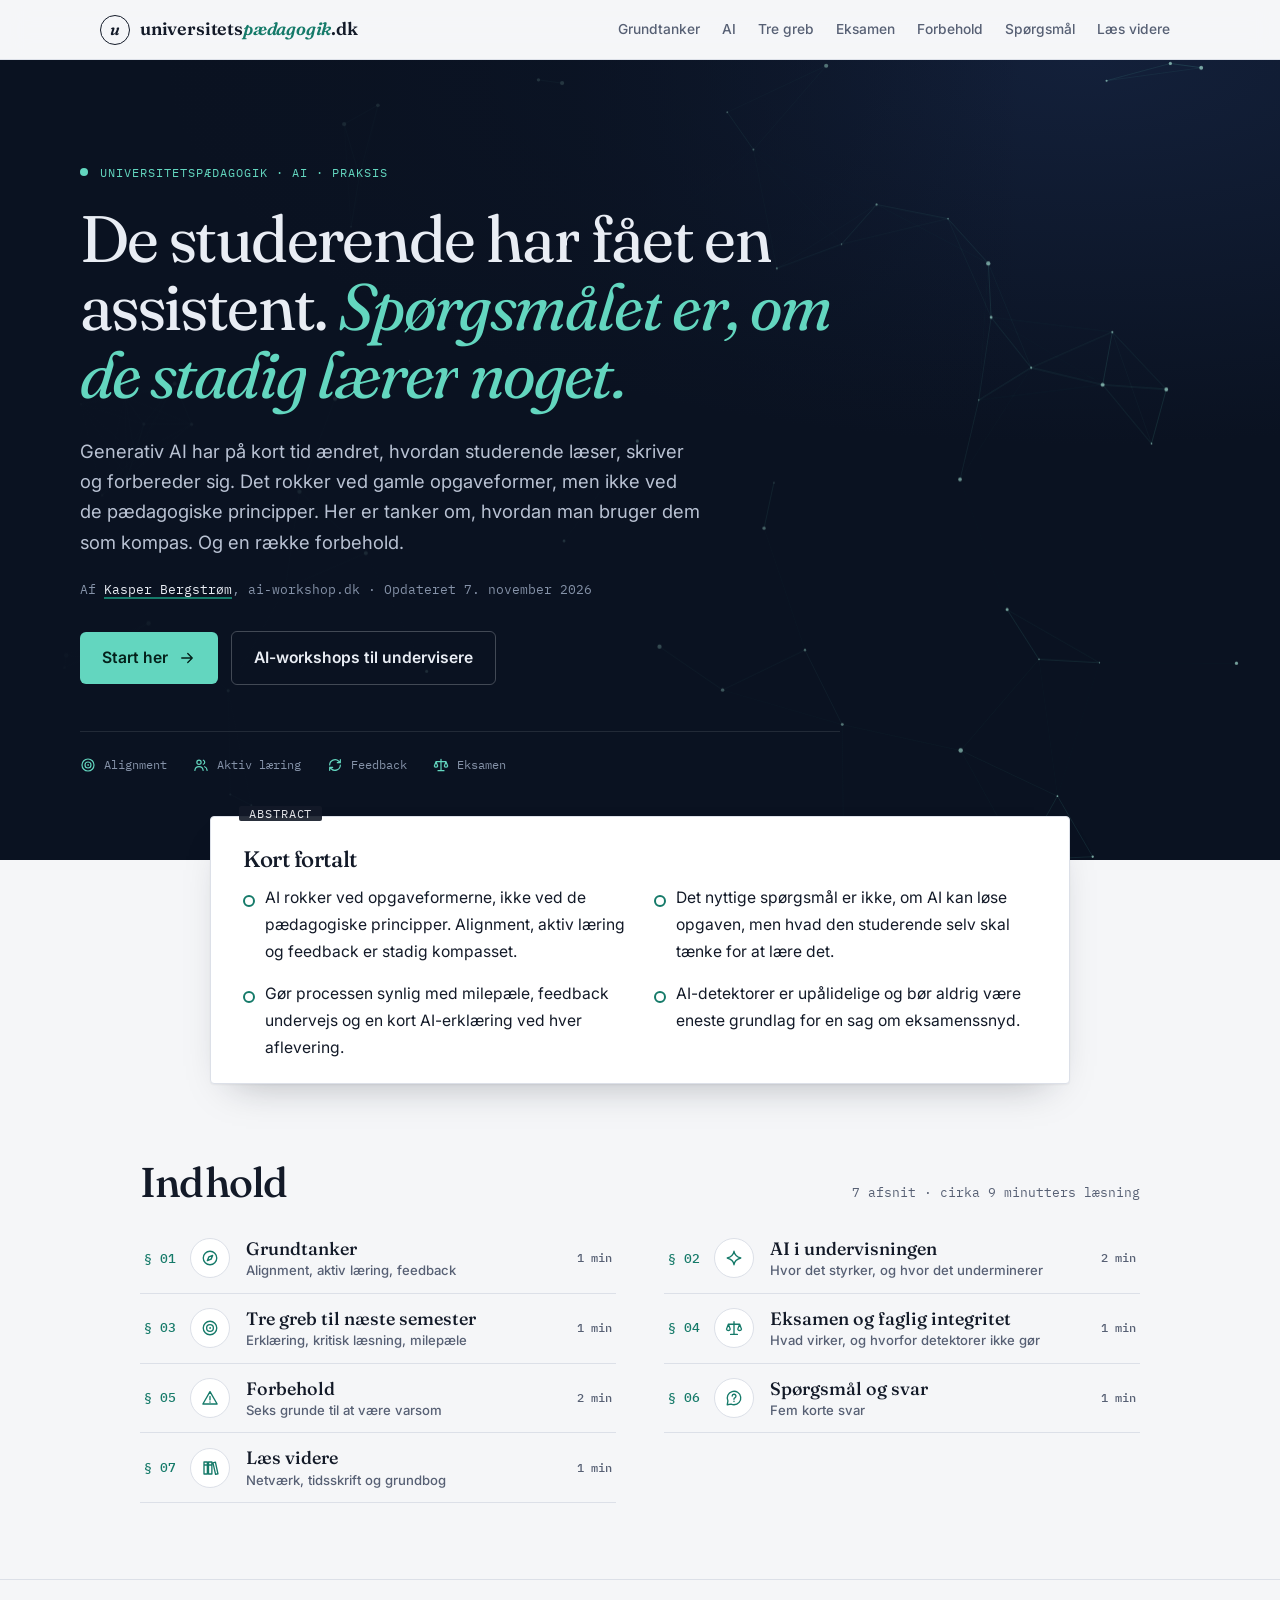
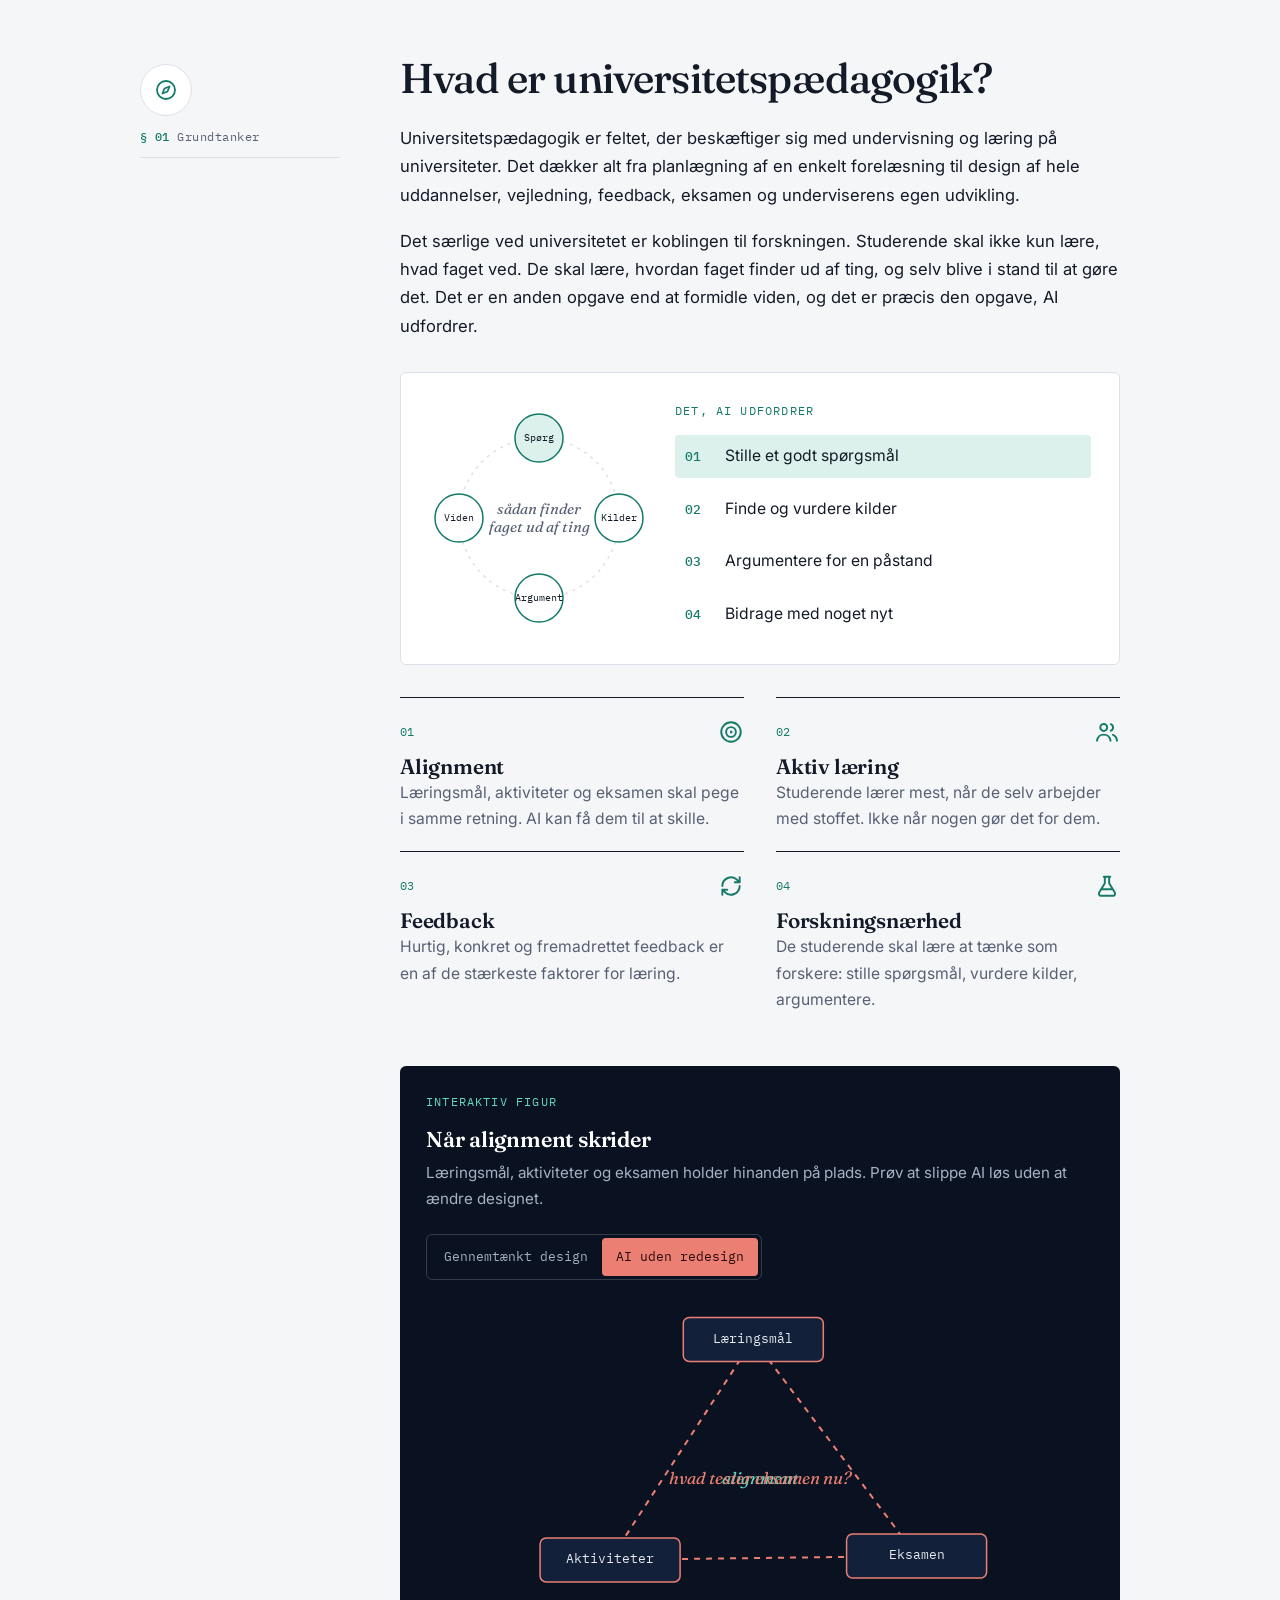
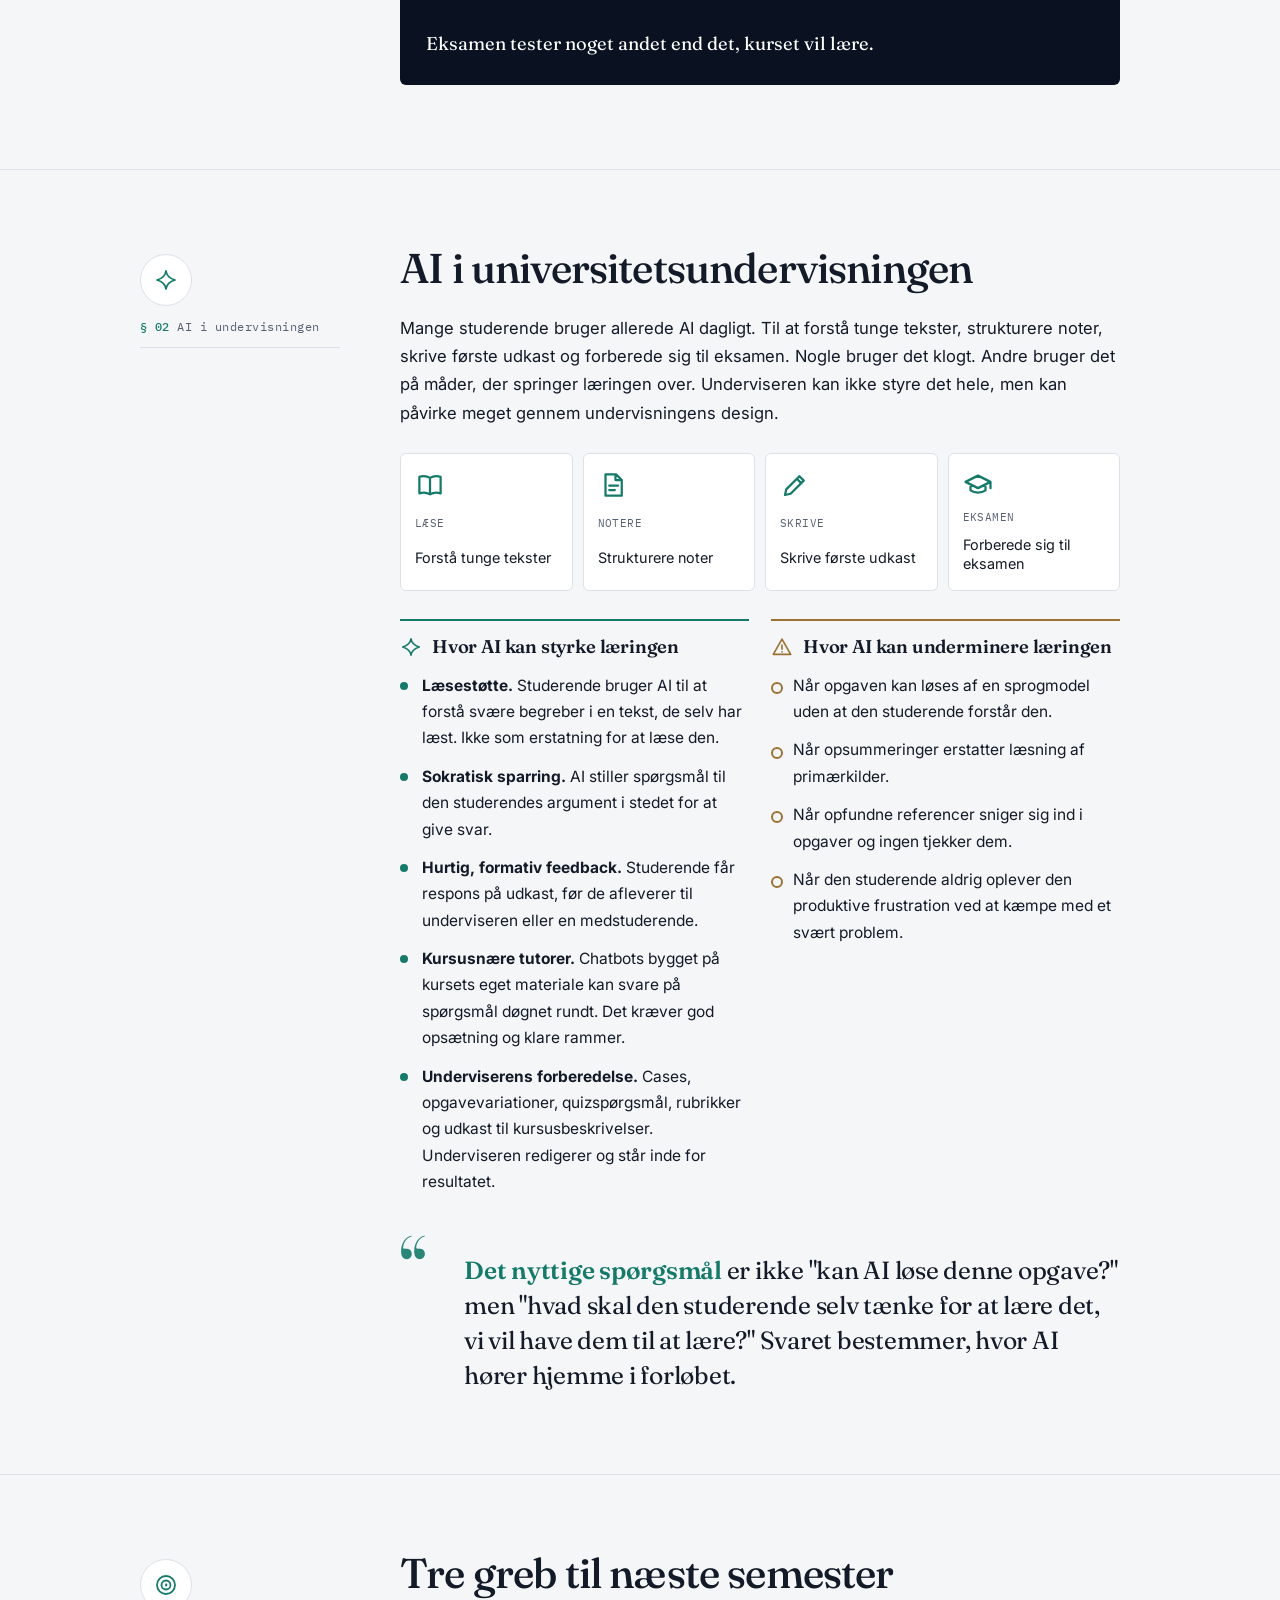
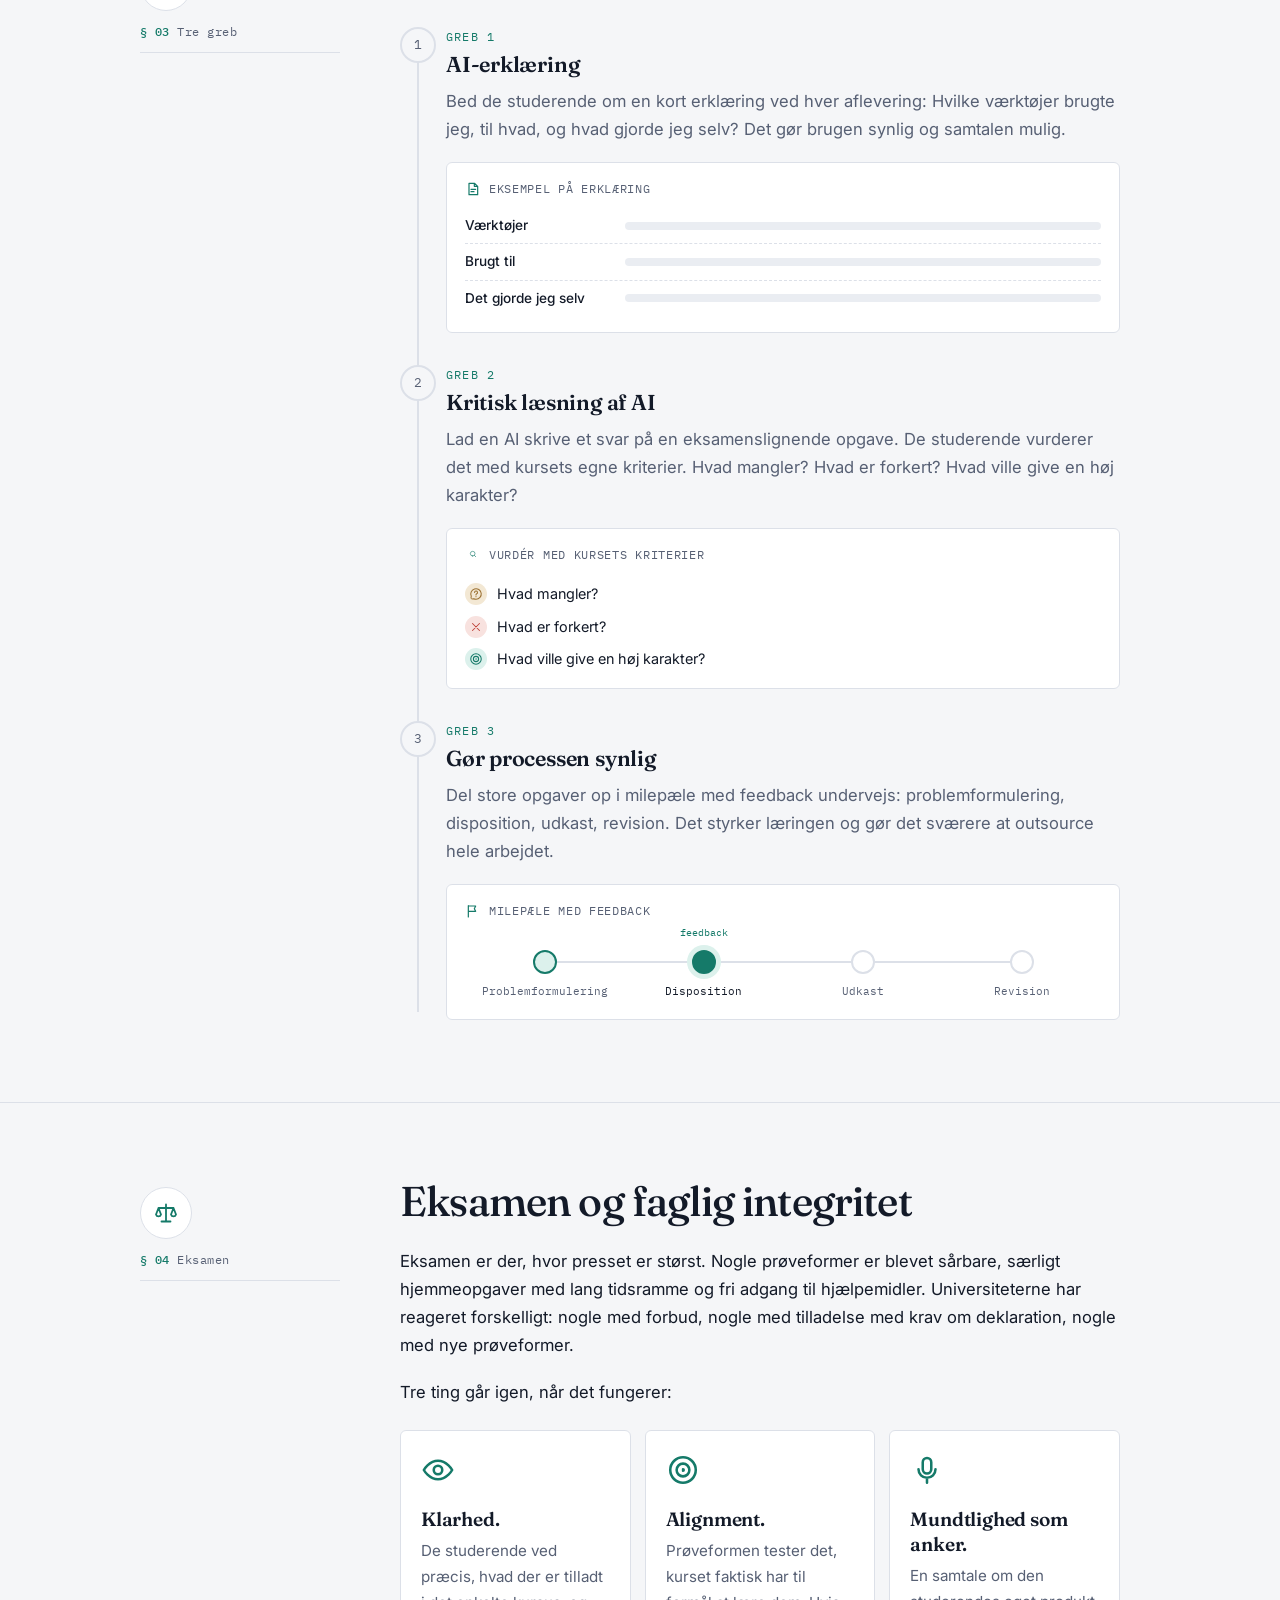
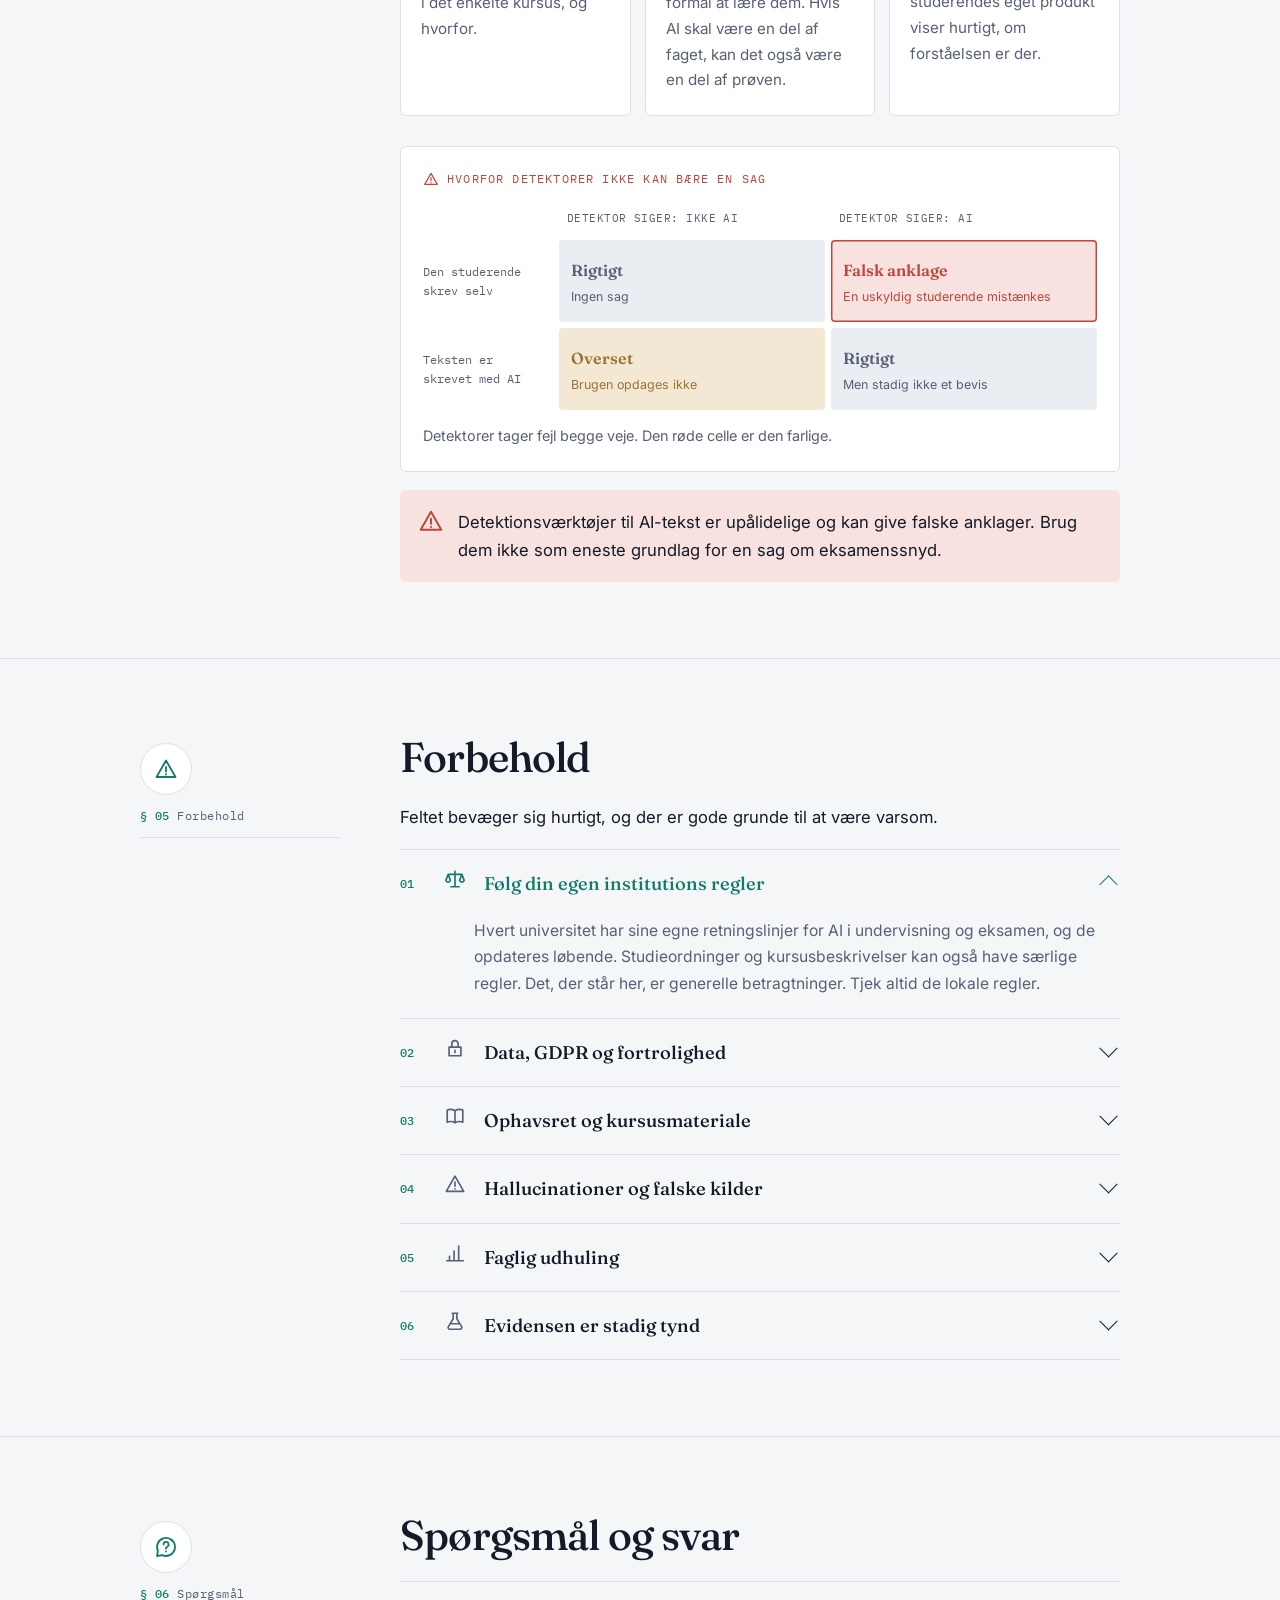
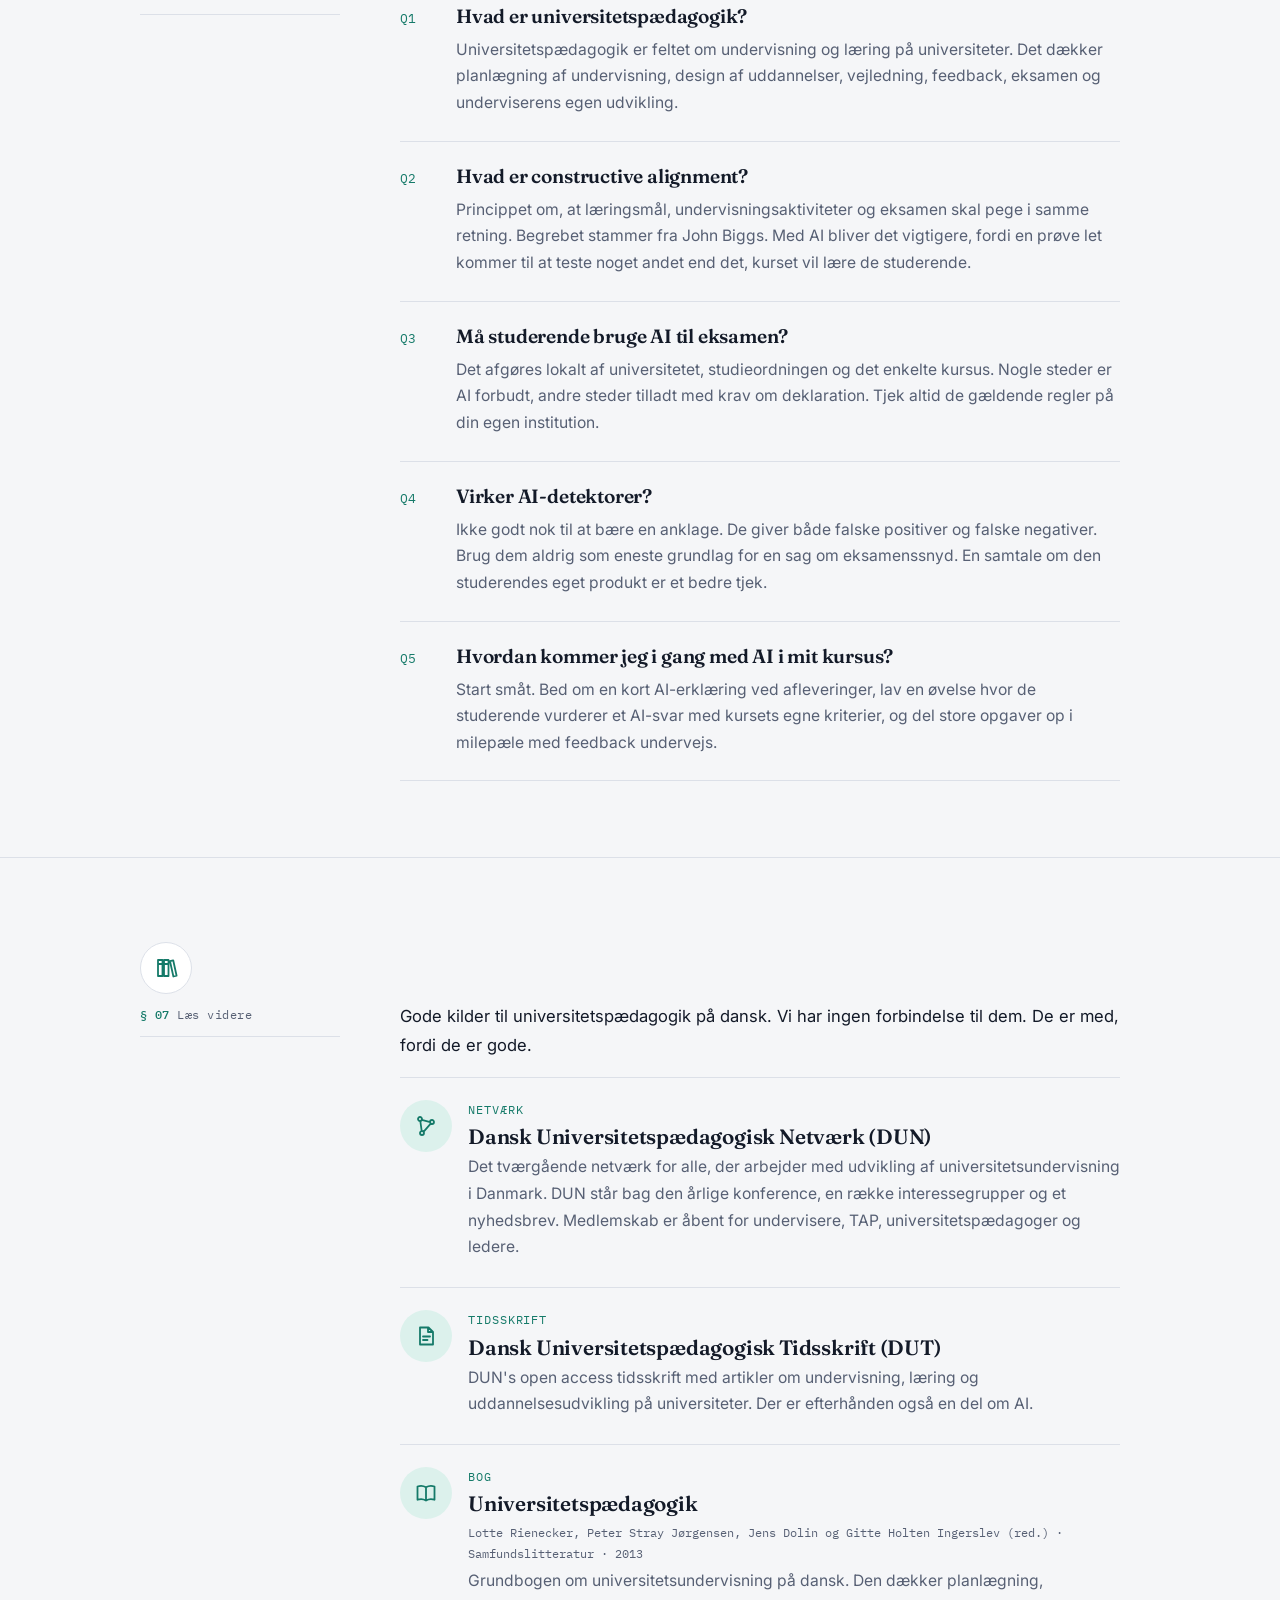
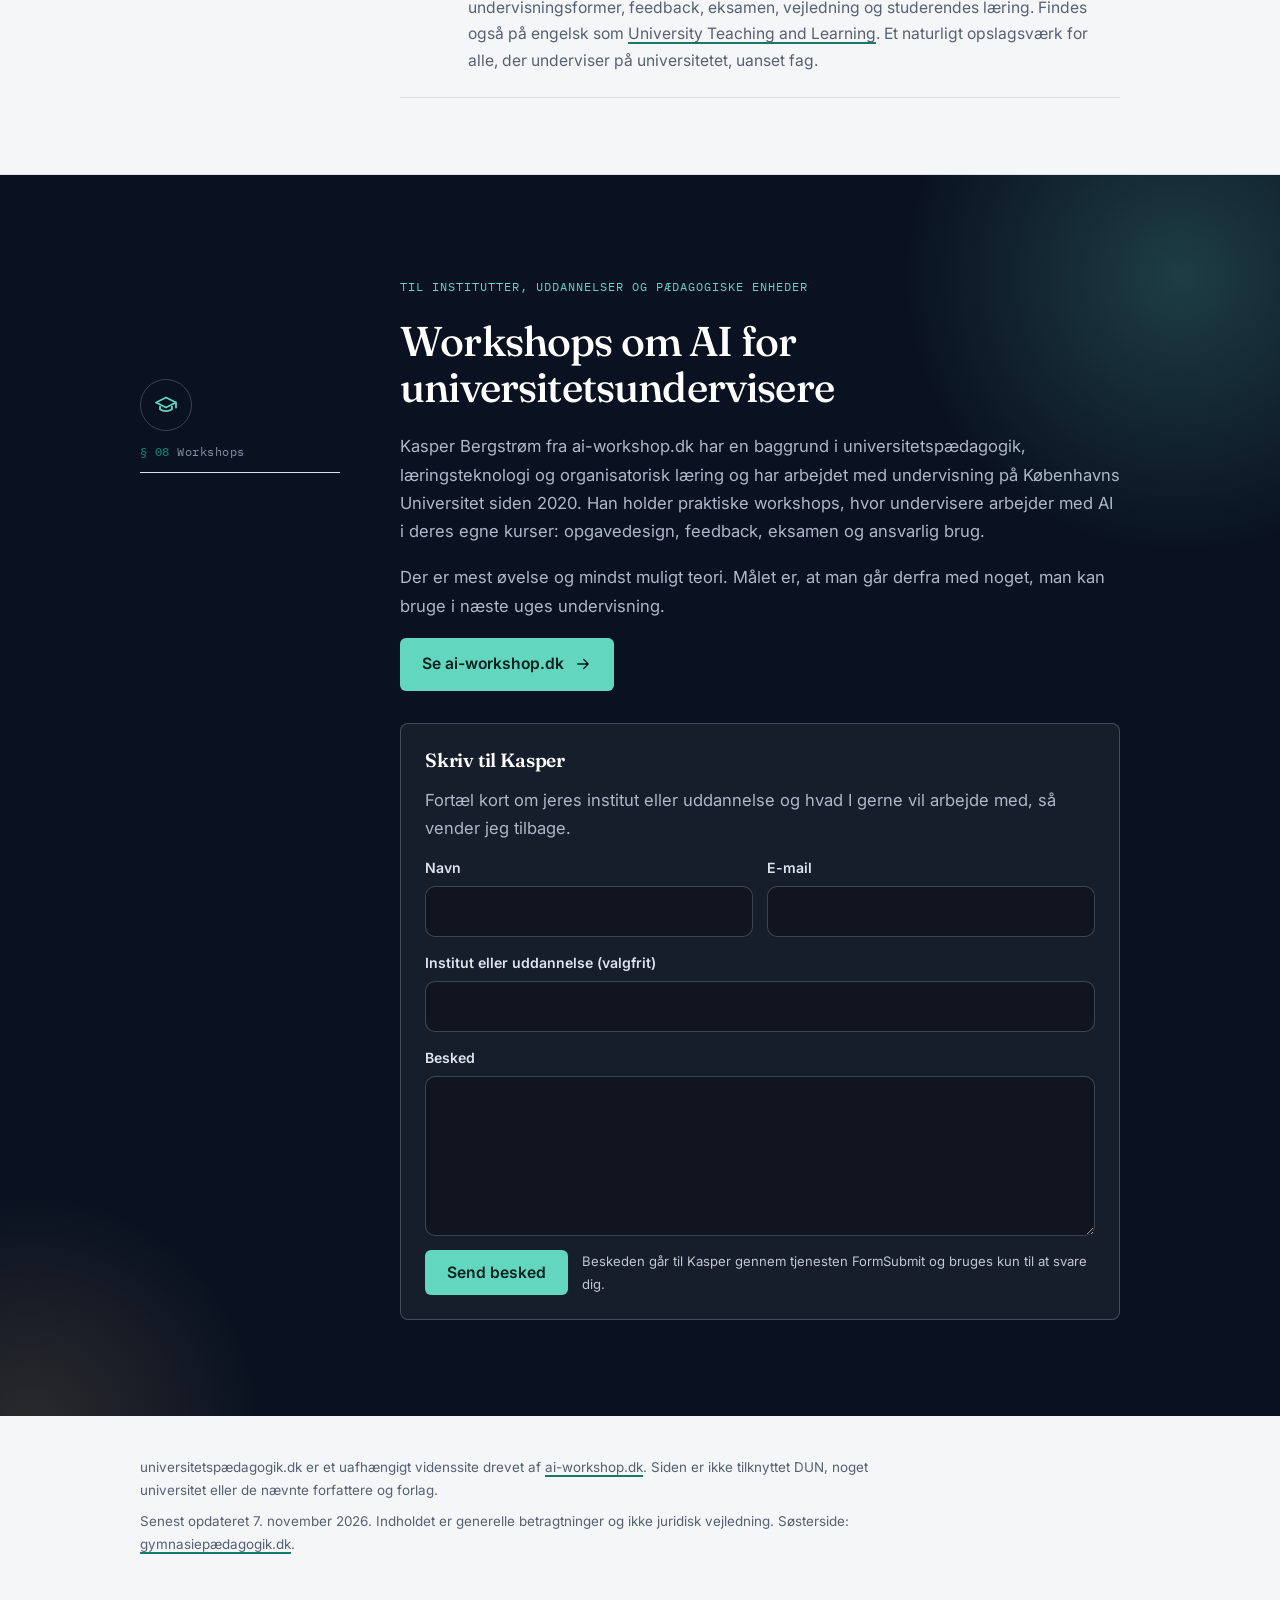
==== commit e3009e2a: "Robotside slået til igen (test udskudt) Co-Authored-By: Claude Opus 5.5 <noreply@anthropic.com> Clau" ====
--- a/index.html
+++ b/index.html
@@ -534,7 +534,6 @@
     <p>Der er mest øvelse og mindst muligt teori. Målet er, at man går derfra med noget, man kan bruge i næste uges undervisning.</p>
     <a class="btn" href="https://ai-workshop.dk">Se ai-workshop.dk <svg class="arr" aria-hidden="true"><use href="#i-arrow"/></svg></a>
     <form class="kf" id="kontaktformular" action="https://formsubmit.co/kasper@ai-workshop.dk" method="POST">
-    <input type="hidden" name="_captcha" value="false">
       <input type="hidden" name="_subject" value="Ny besked fra universitetspædagogik.dk">
       <input type="hidden" name="_next" value="https://xn--universitetspdagogik-u0b.dk/?tak=1#kontaktformular">
       <input type="hidden" name="_template" value="table">
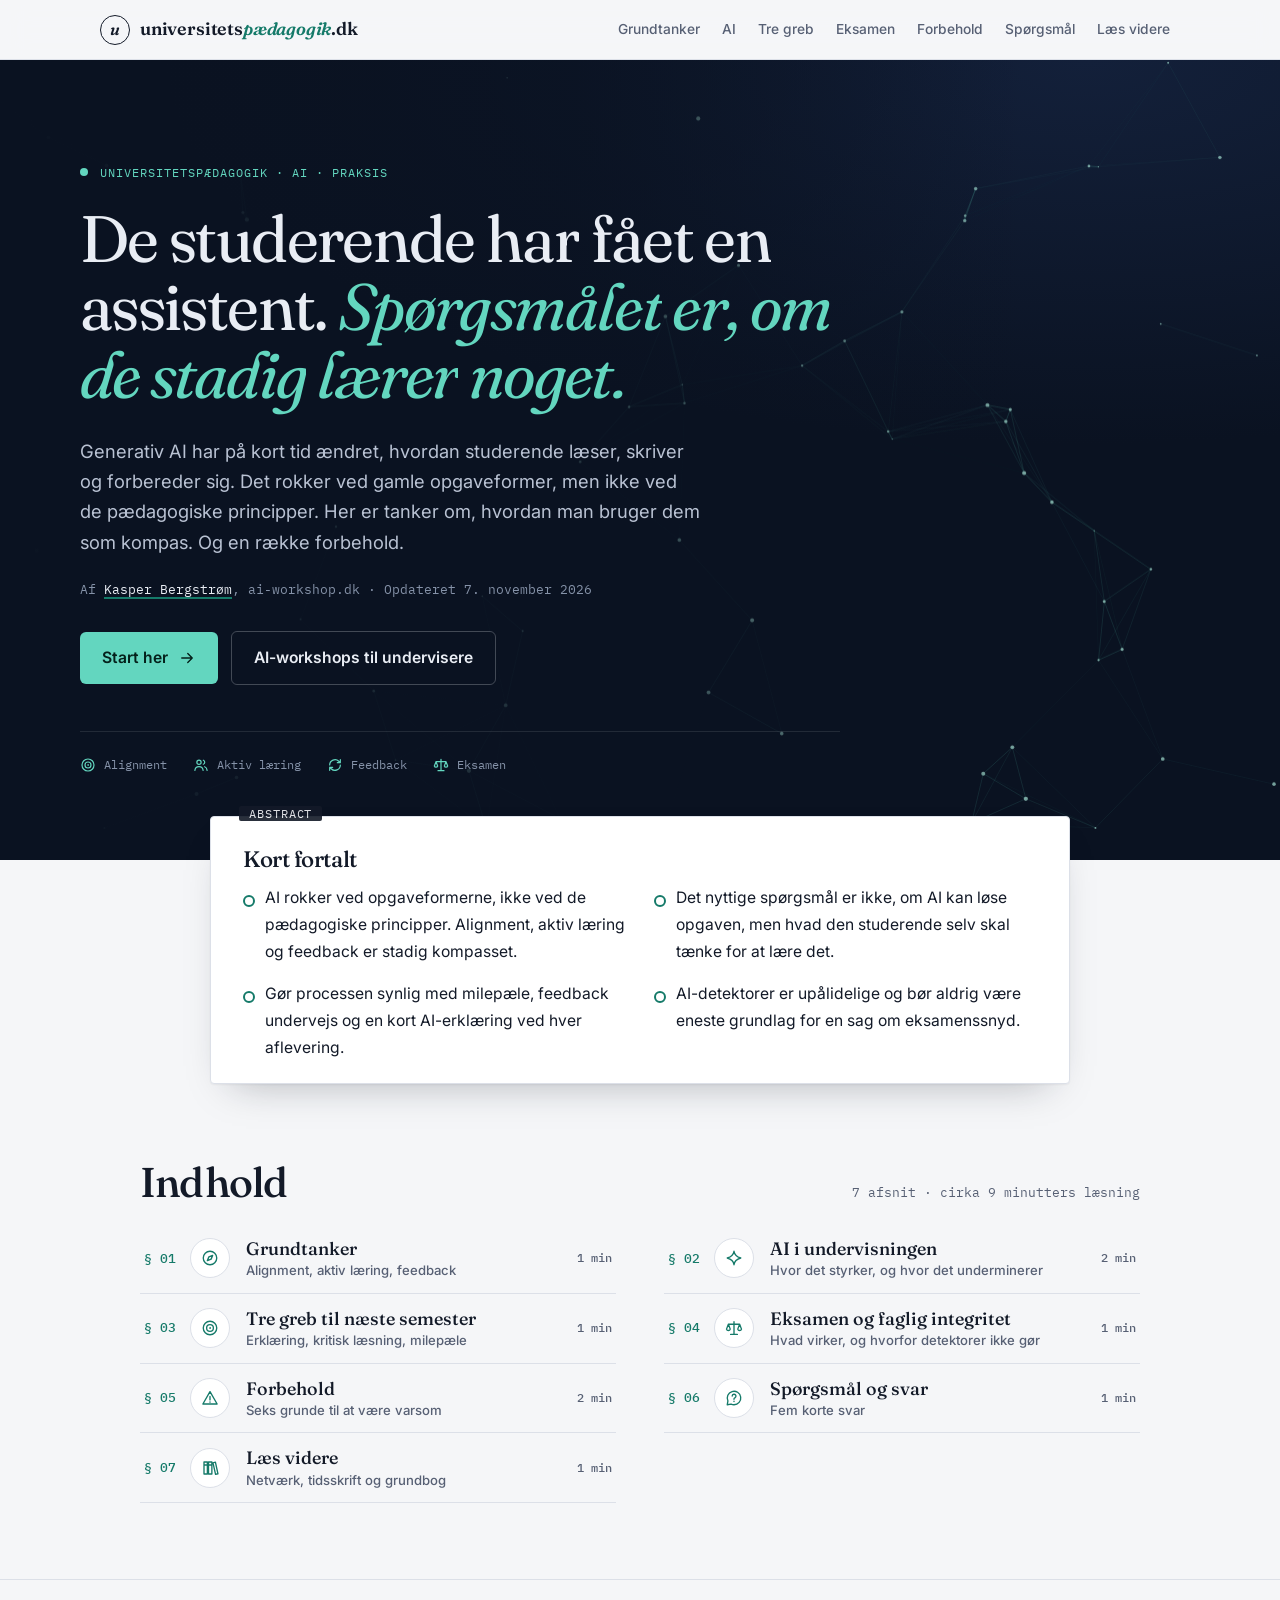
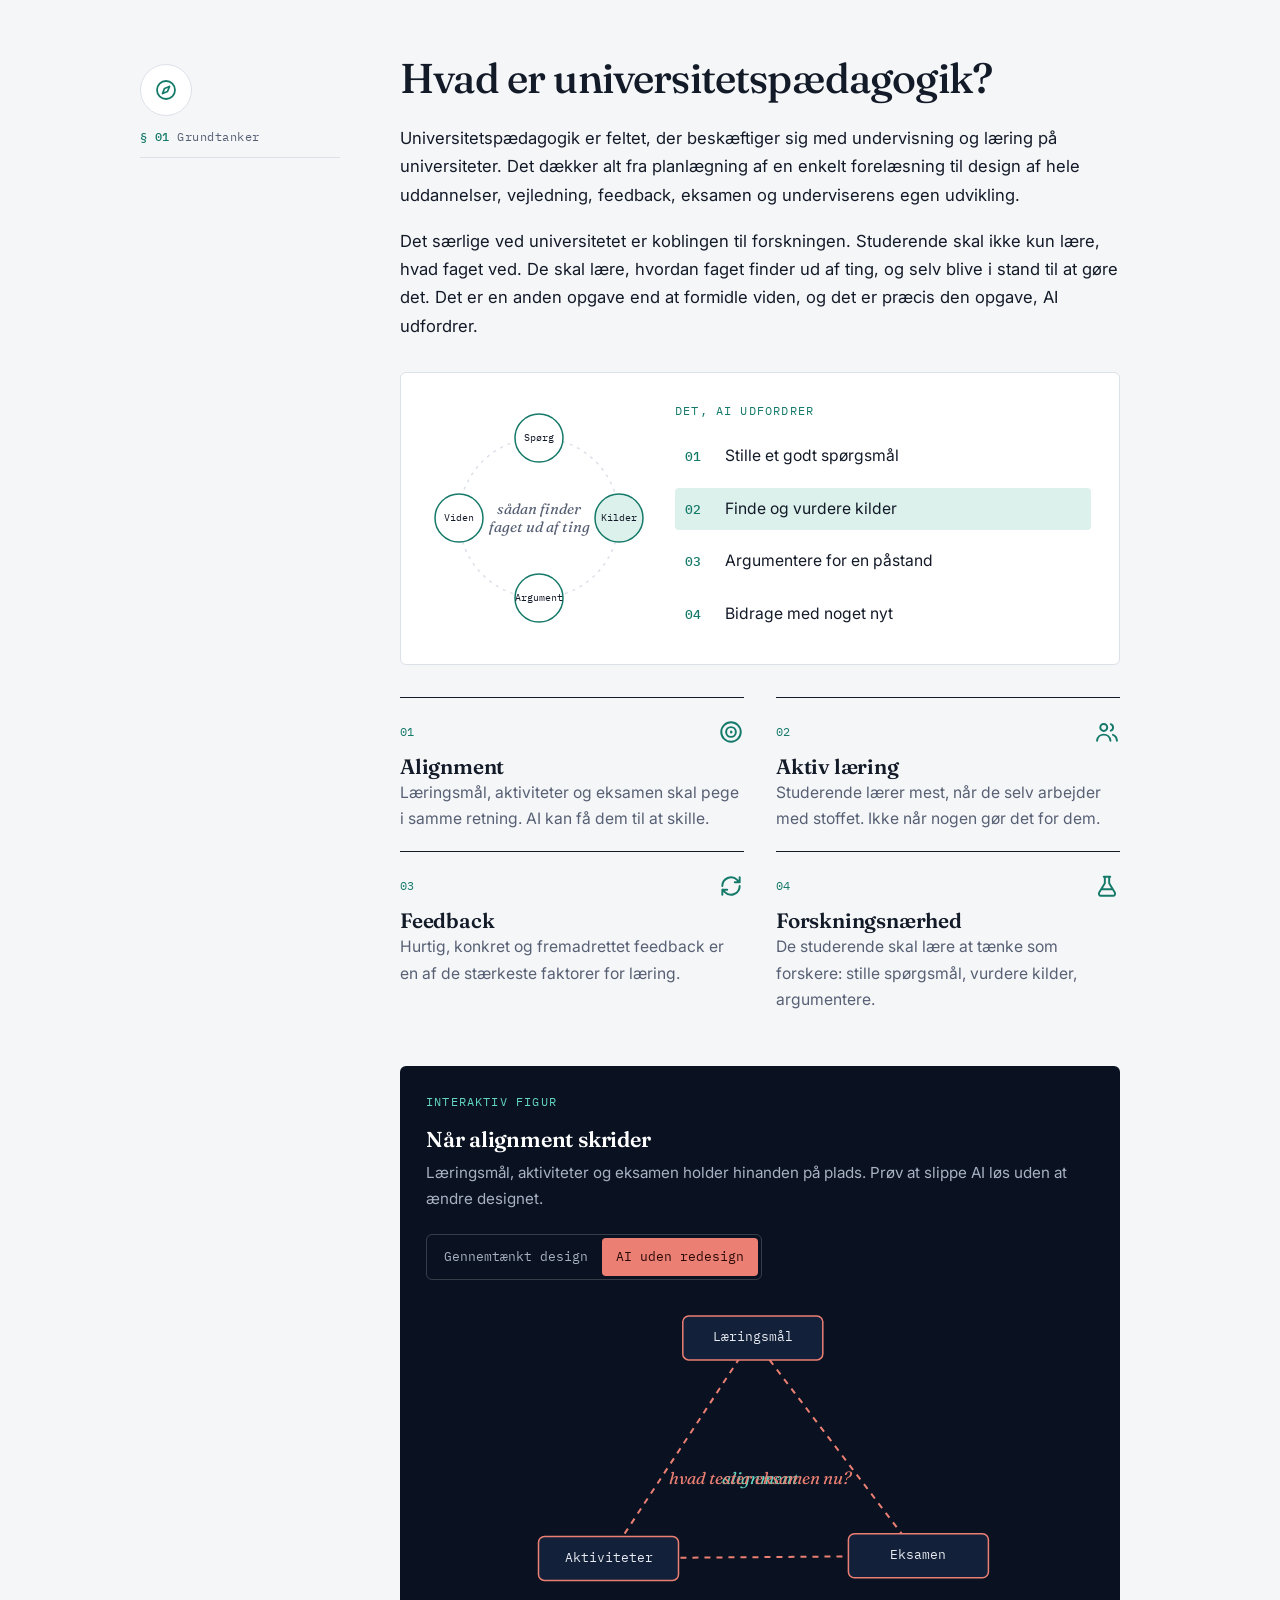
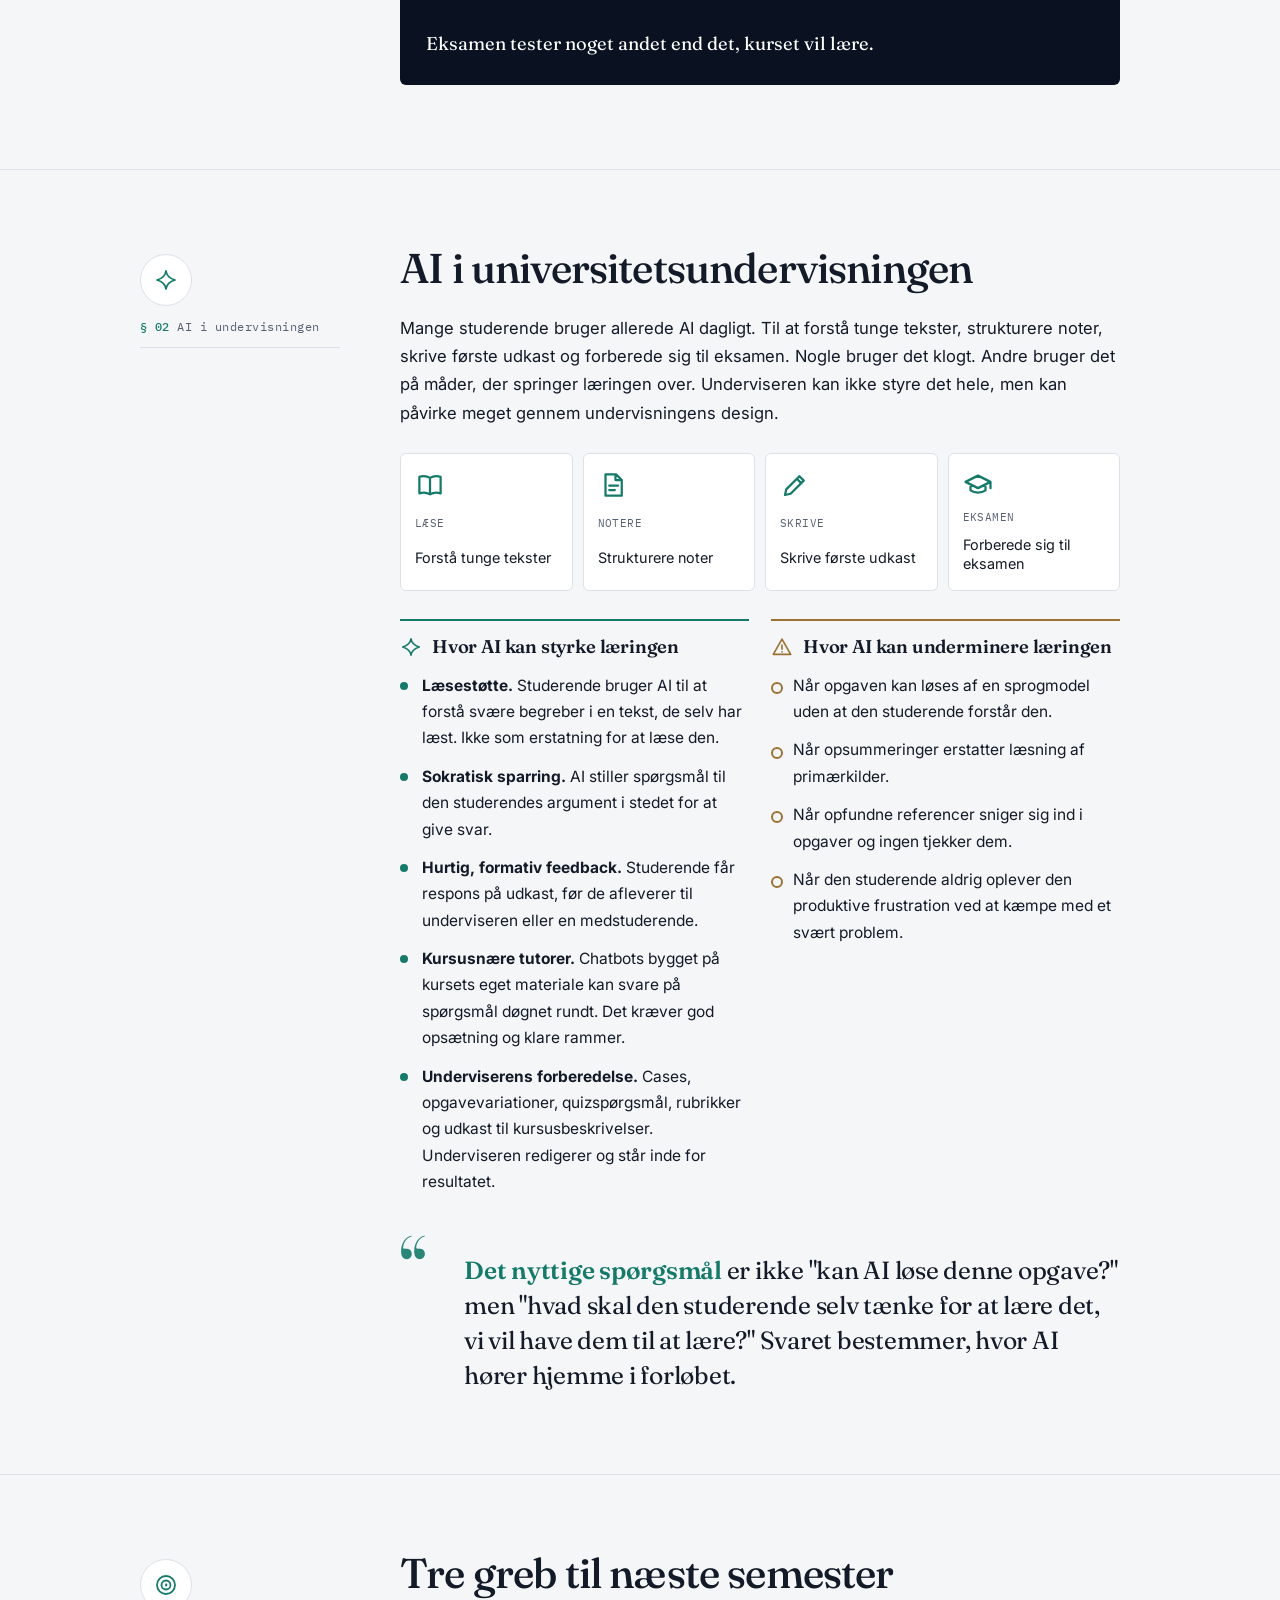
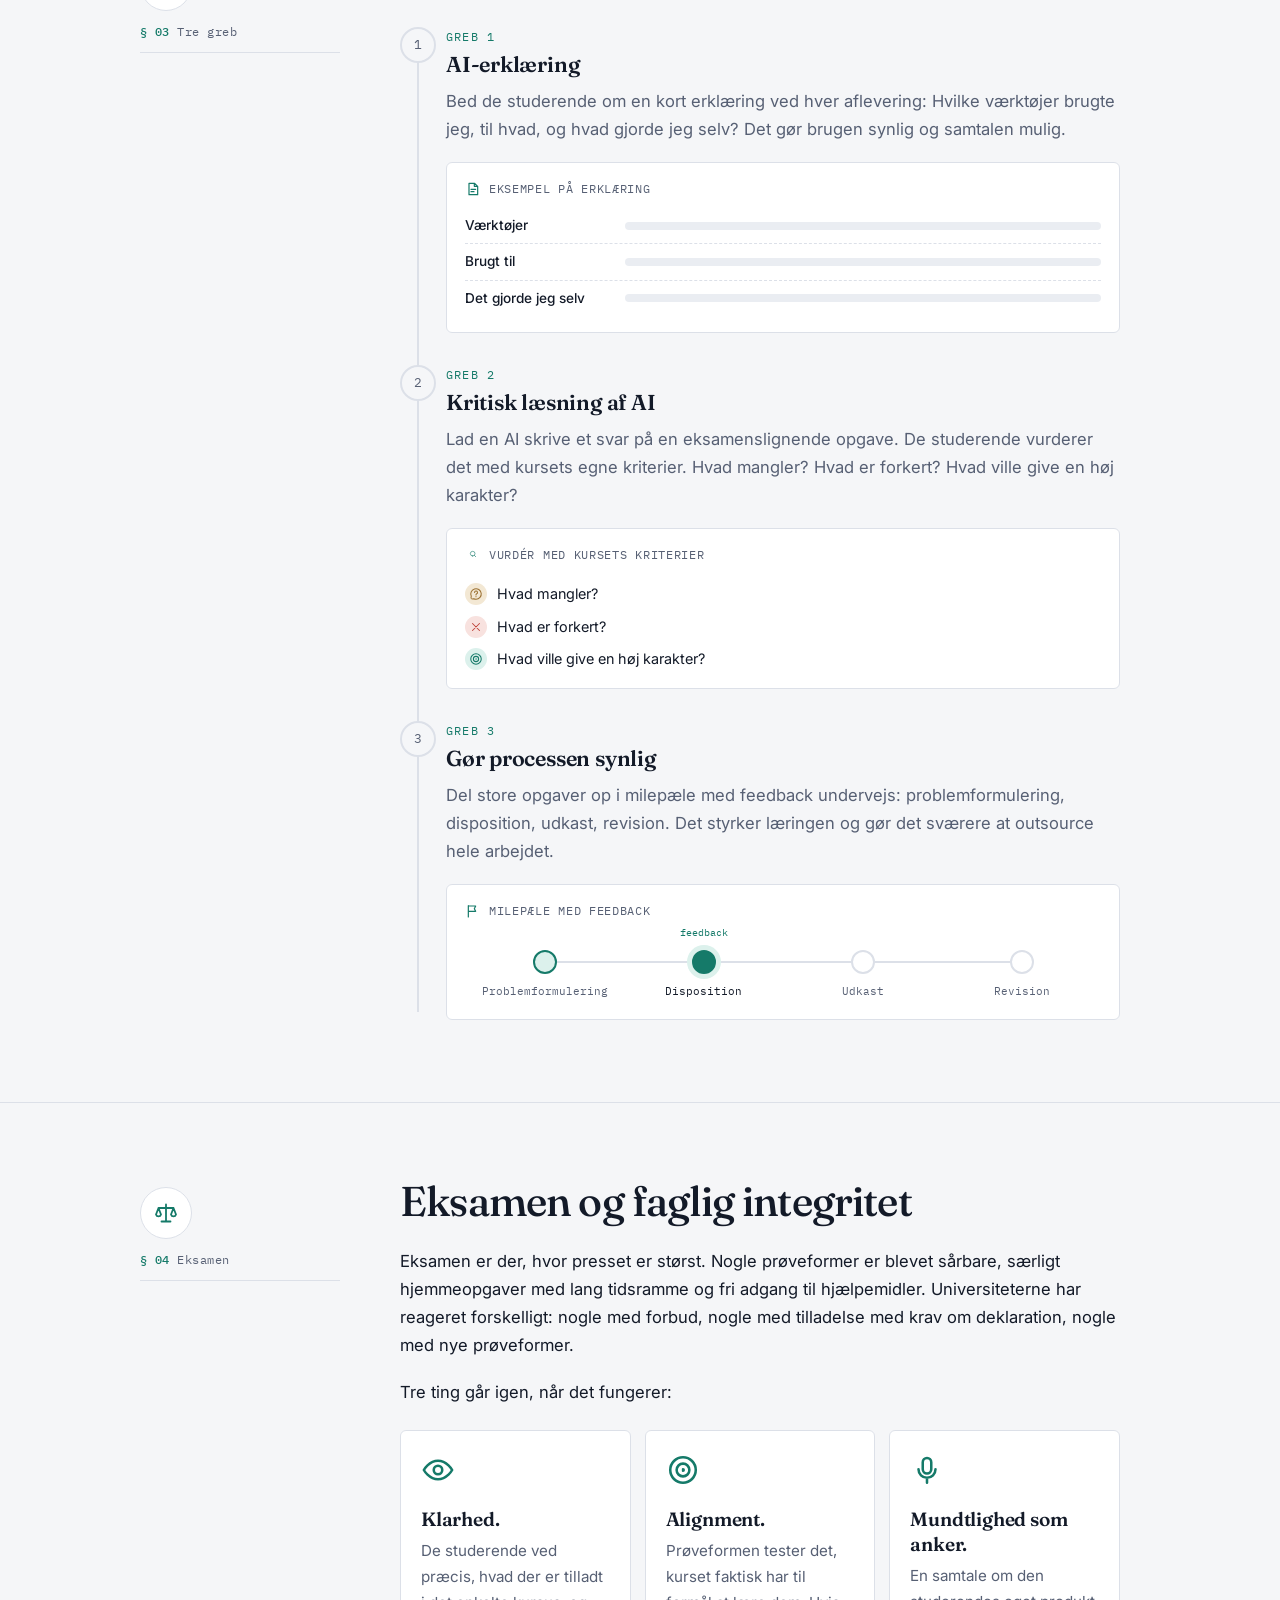
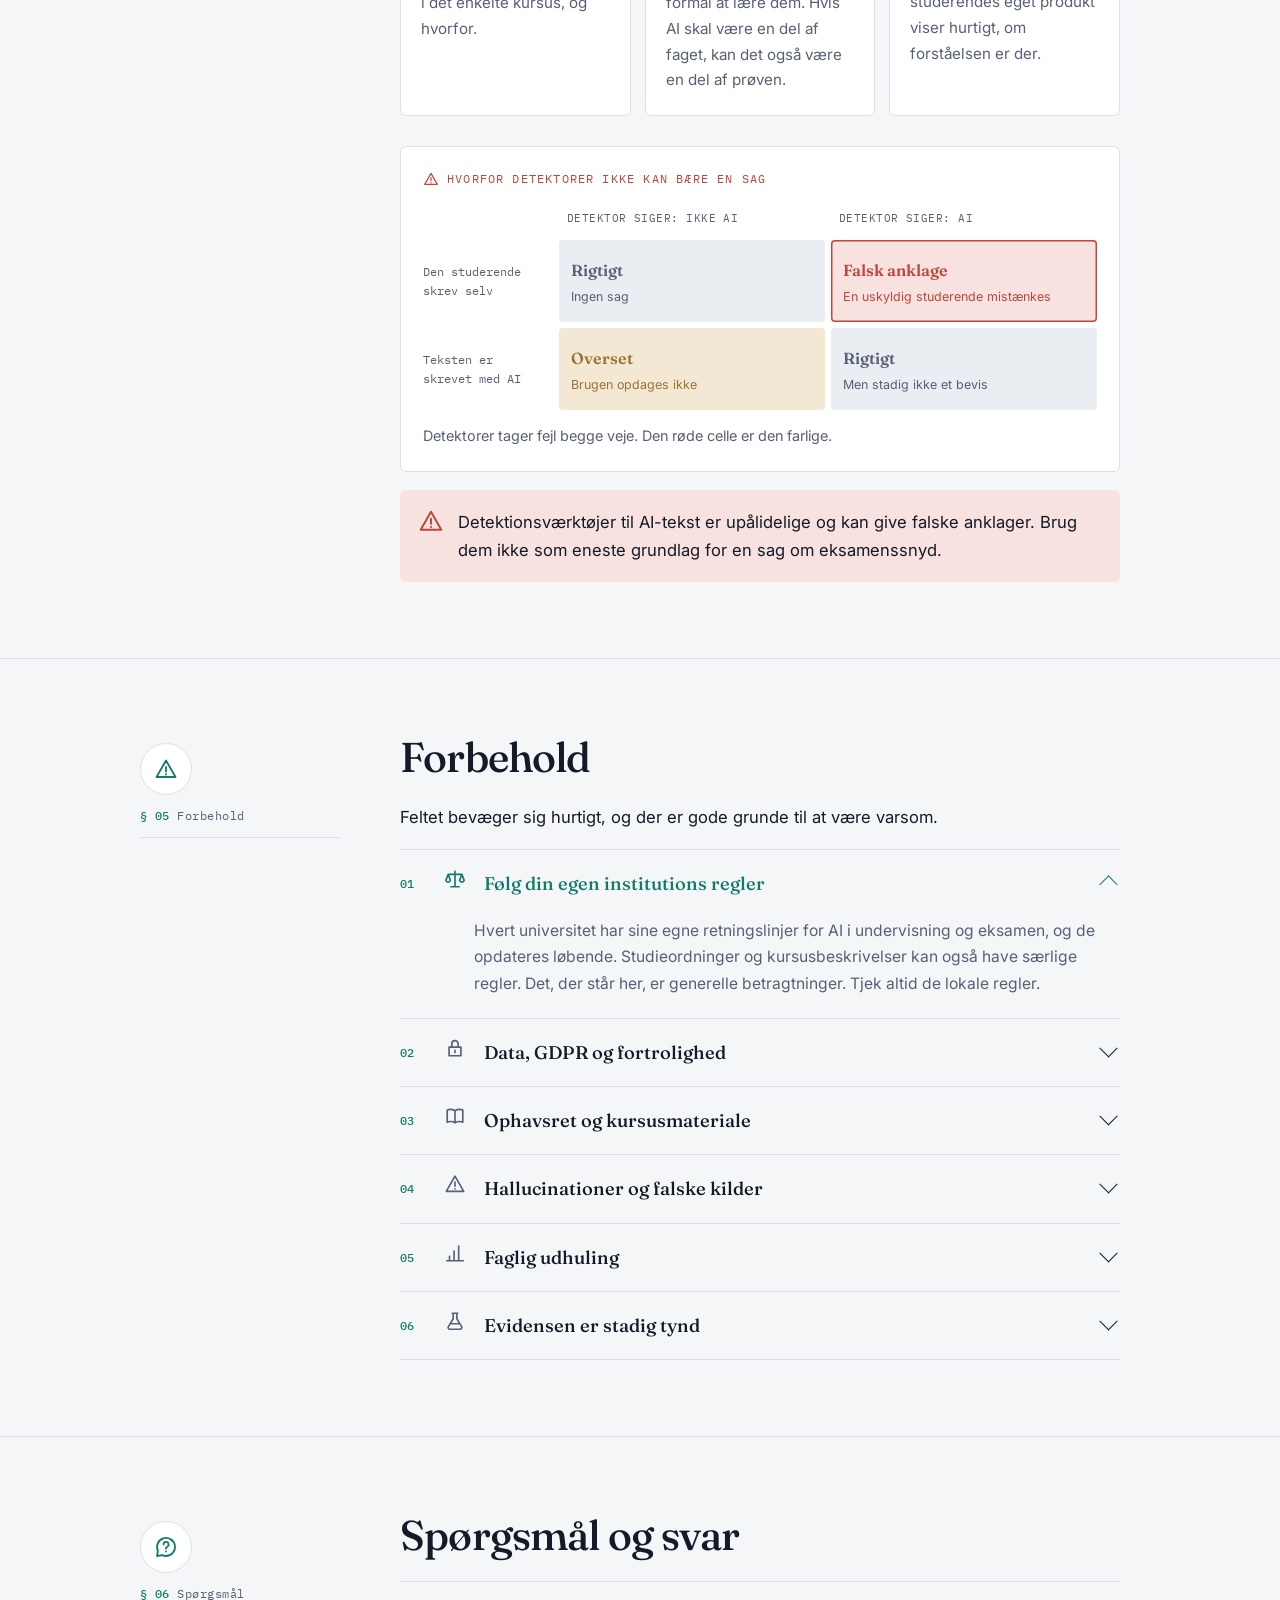
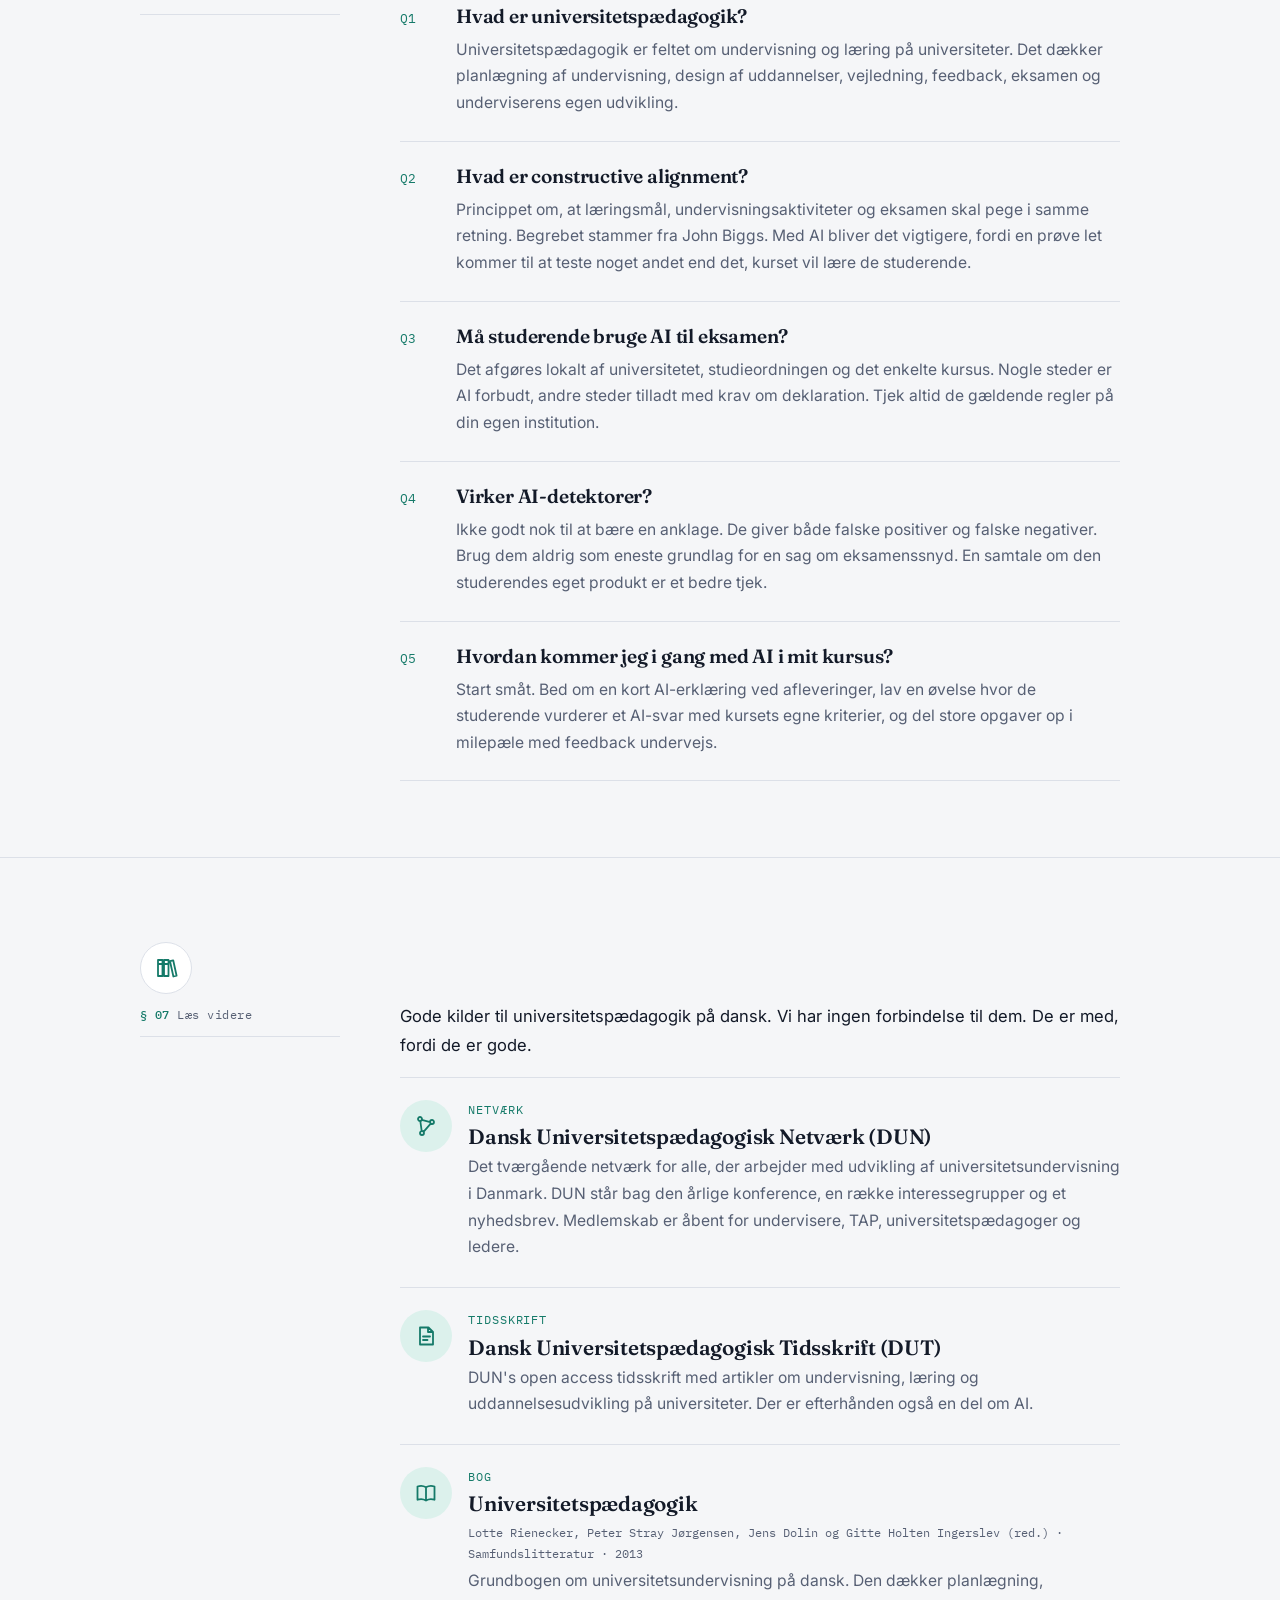
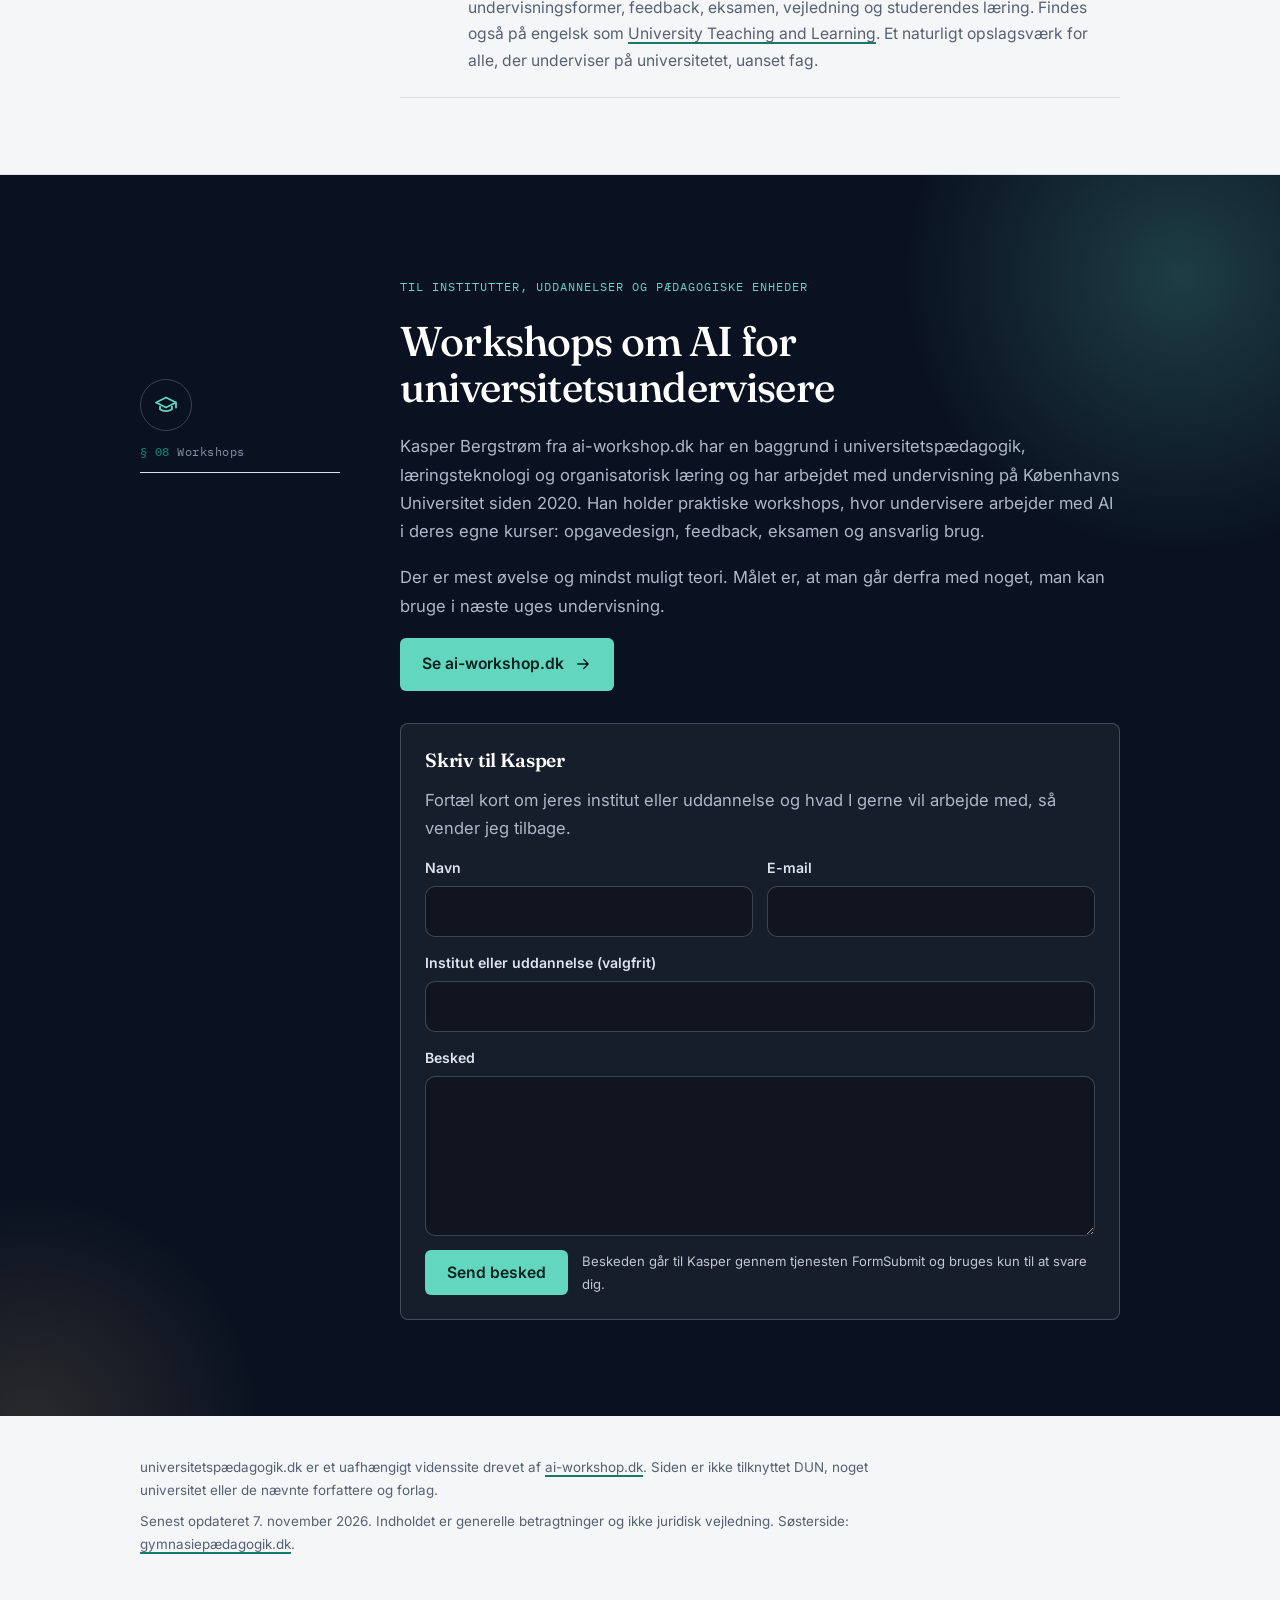
==== commit 15580b63: "Midlertidig test: FormSubmit robotside slået fra Co-Authored-By: Claude Opus 5.5 <noreply@anthropic." ====
--- a/index.html
+++ b/index.html
@@ -534,6 +534,7 @@
     <p>Der er mest øvelse og mindst muligt teori. Målet er, at man går derfra med noget, man kan bruge i næste uges undervisning.</p>
     <a class="btn" href="https://ai-workshop.dk">Se ai-workshop.dk <svg class="arr" aria-hidden="true"><use href="#i-arrow"/></svg></a>
     <form class="kf" id="kontaktformular" action="https://formsubmit.co/kasper@ai-workshop.dk" method="POST">
+    <input type="hidden" name="_captcha" value="false">
       <input type="hidden" name="_subject" value="Ny besked fra universitetspædagogik.dk">
       <input type="hidden" name="_next" value="https://xn--universitetspdagogik-u0b.dk/?tak=1#kontaktformular">
       <input type="hidden" name="_template" value="table">
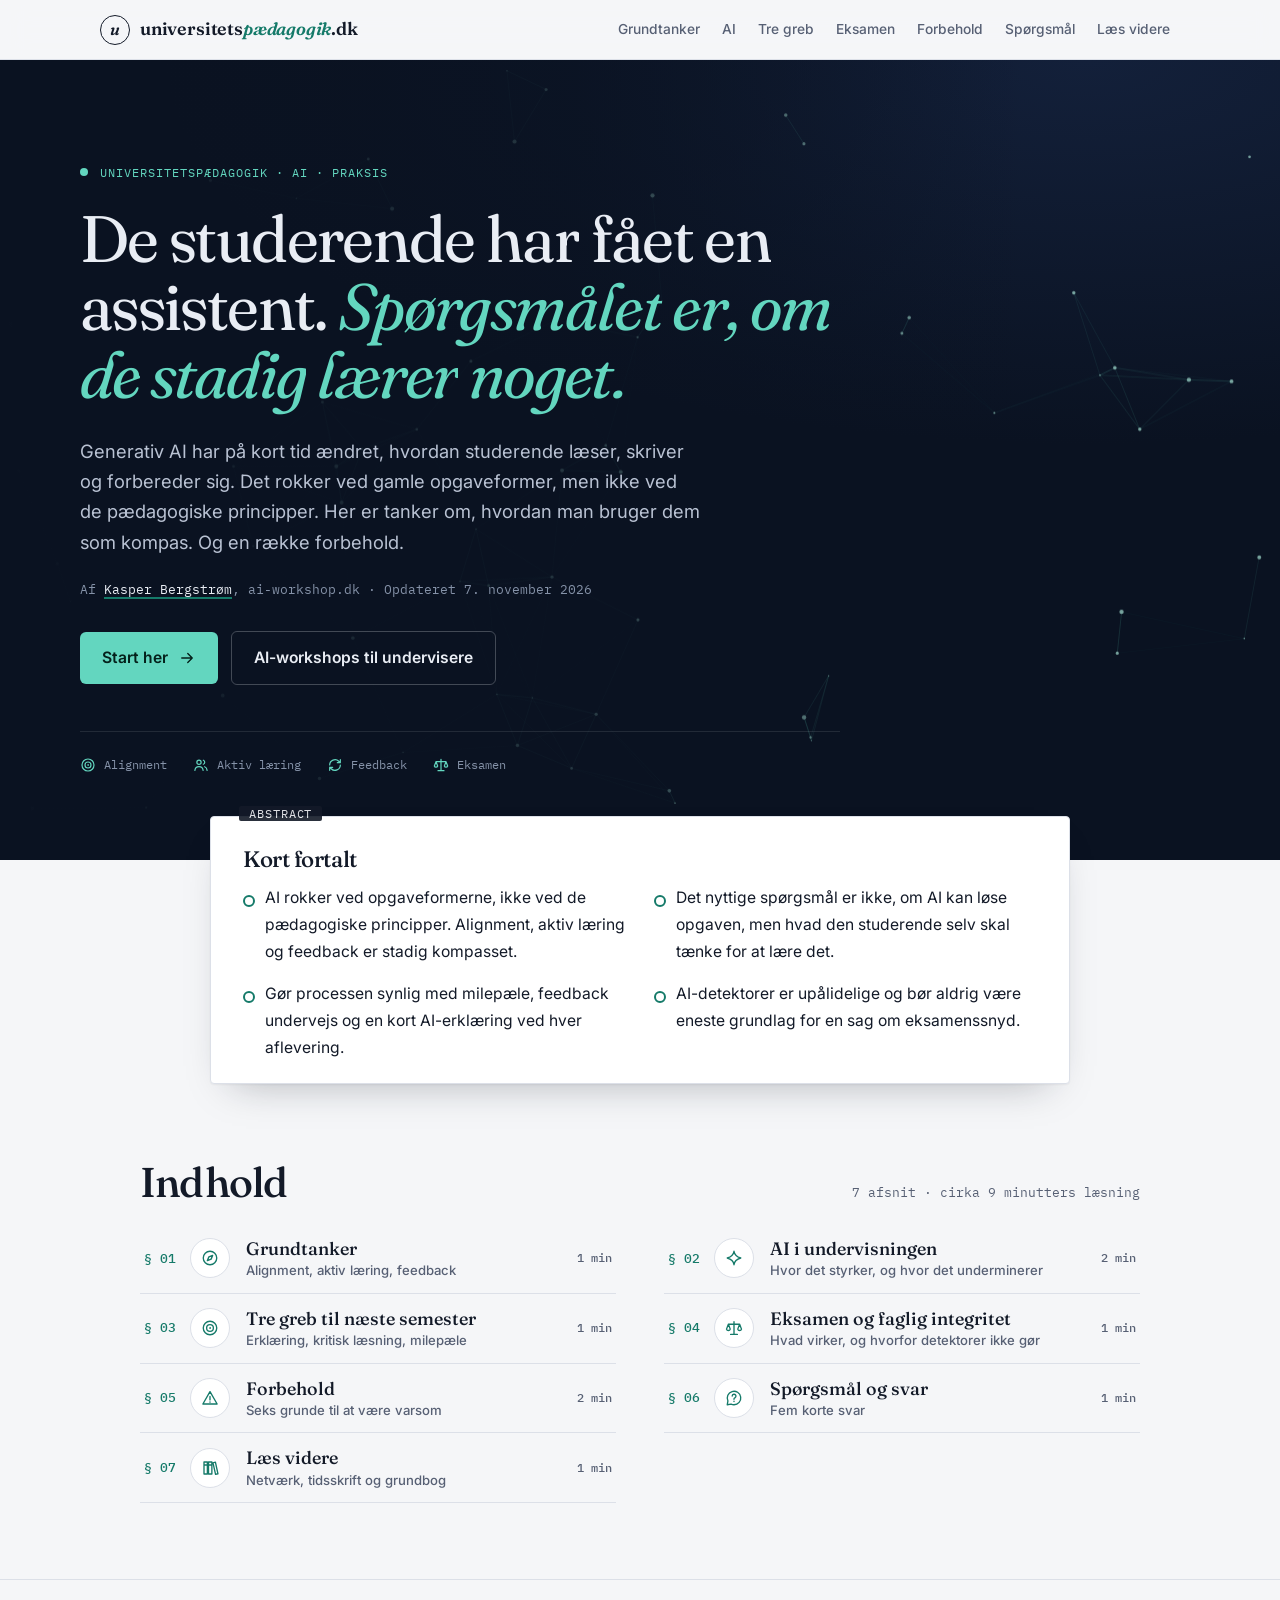
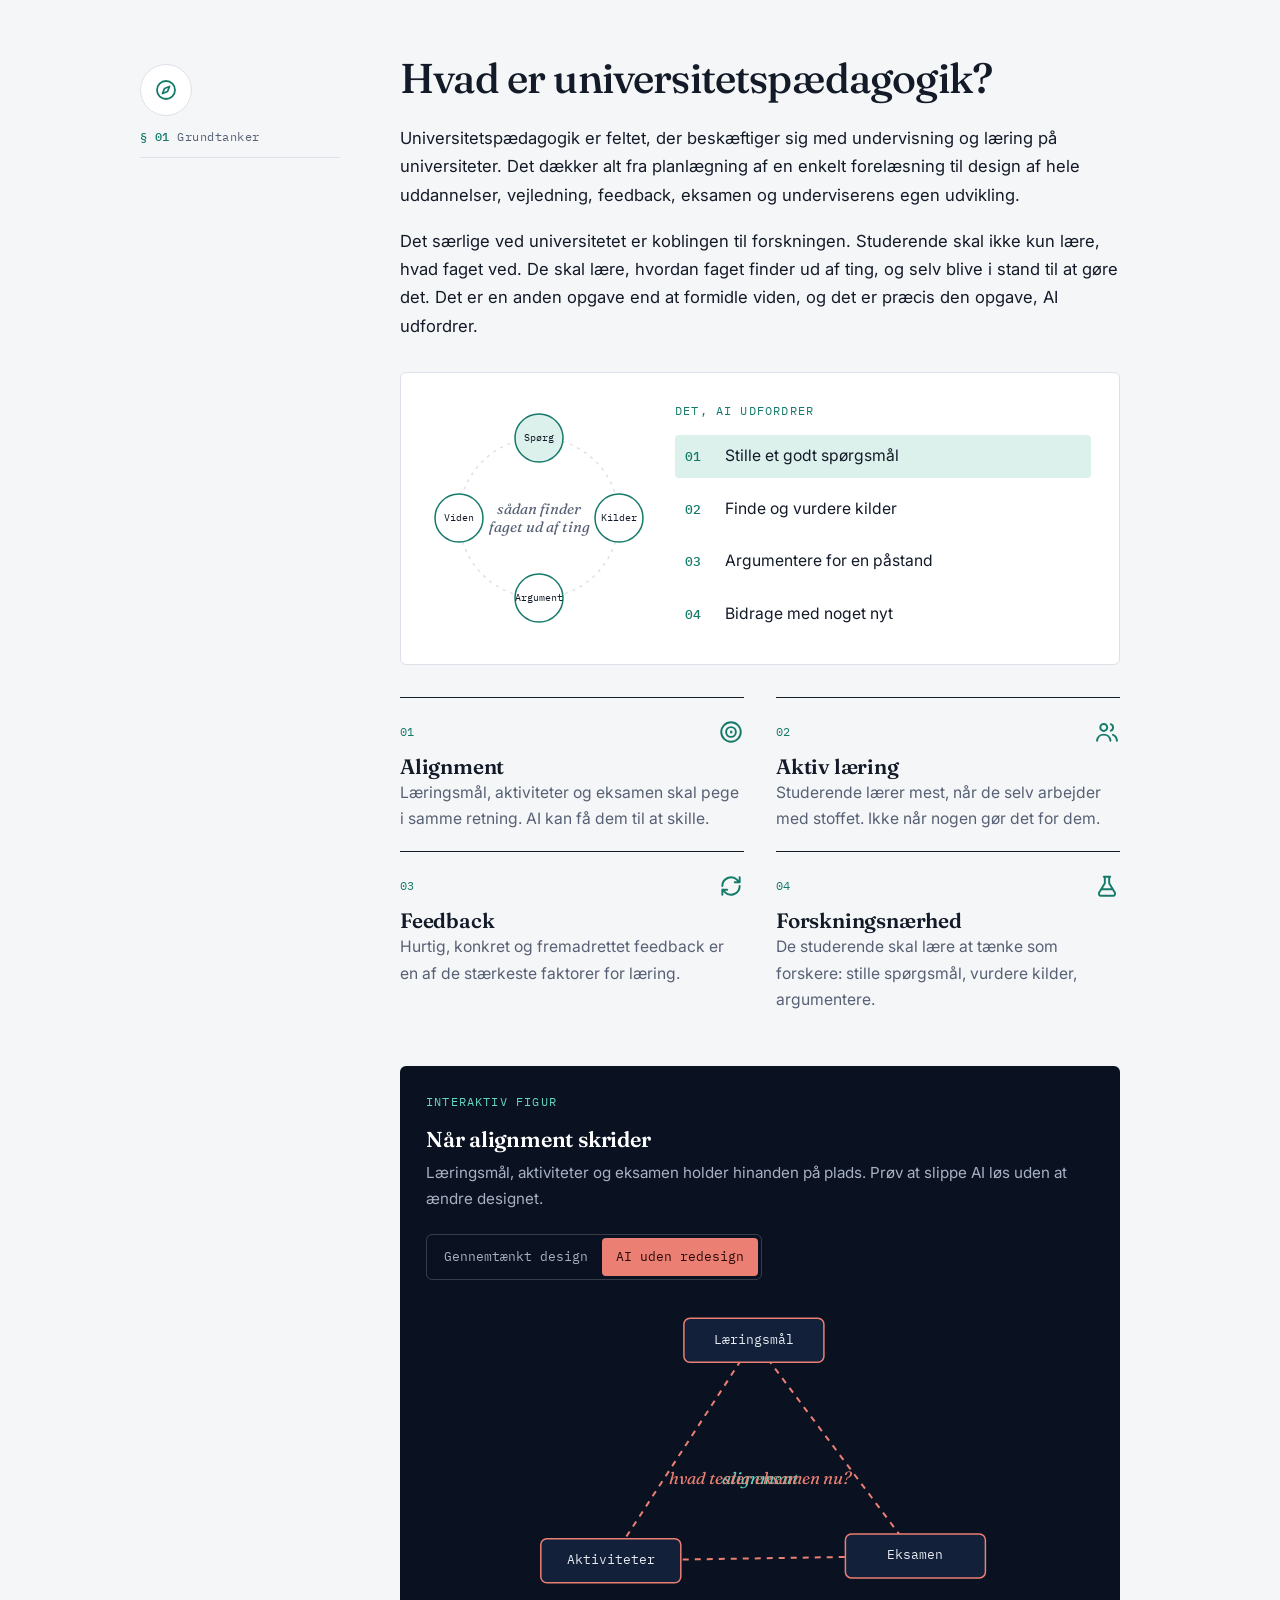
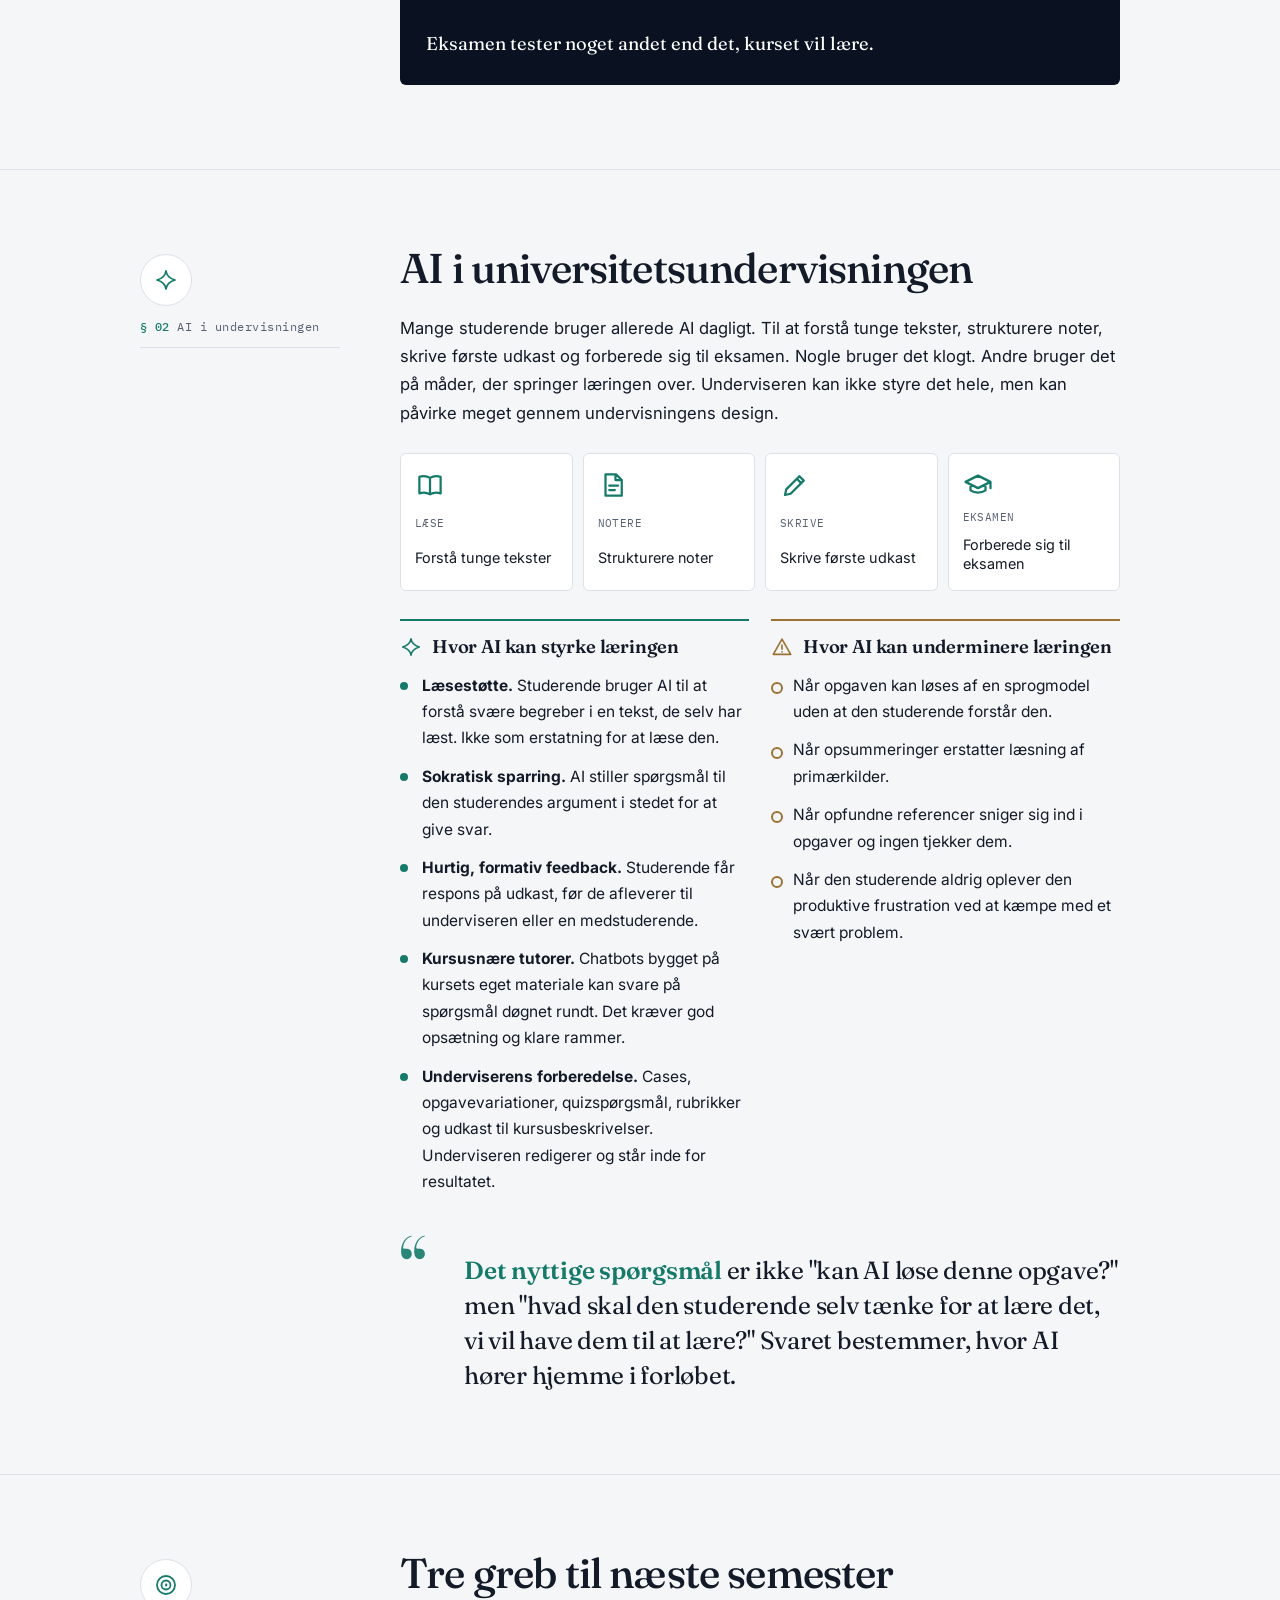
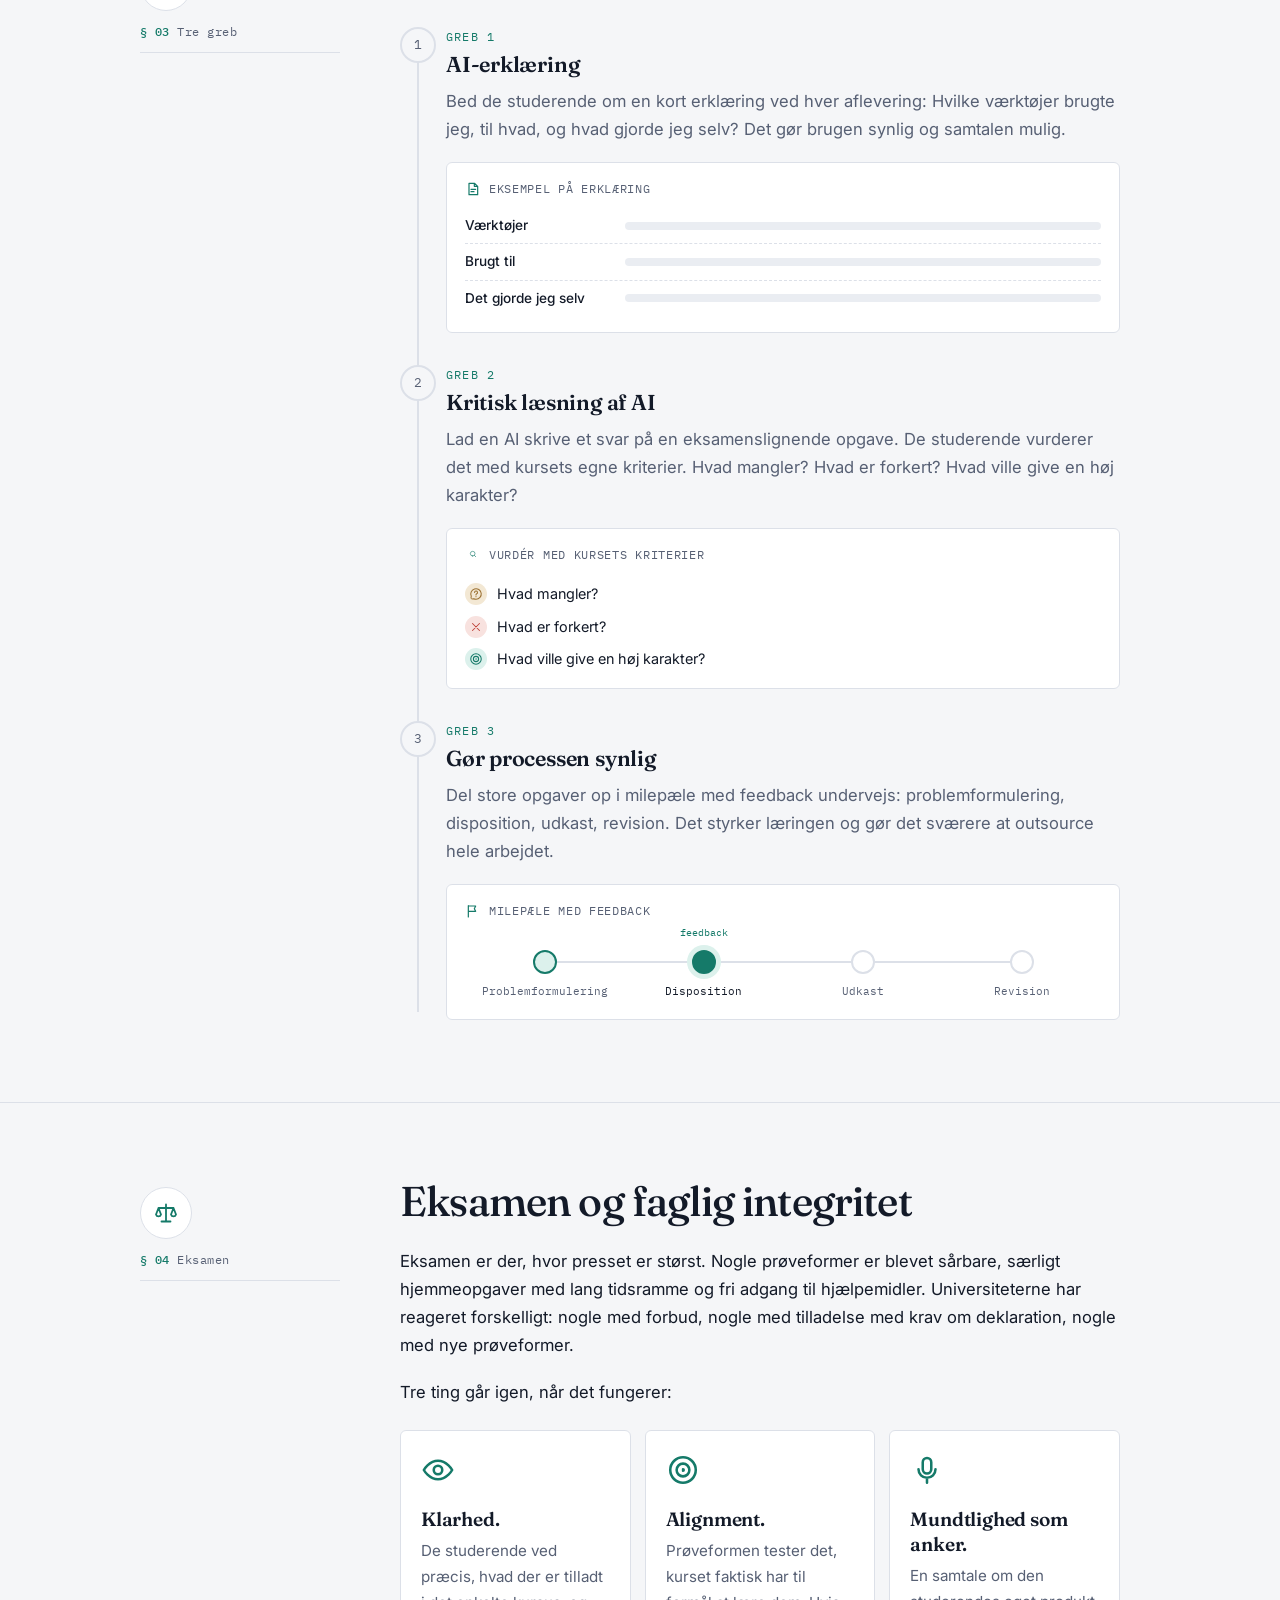
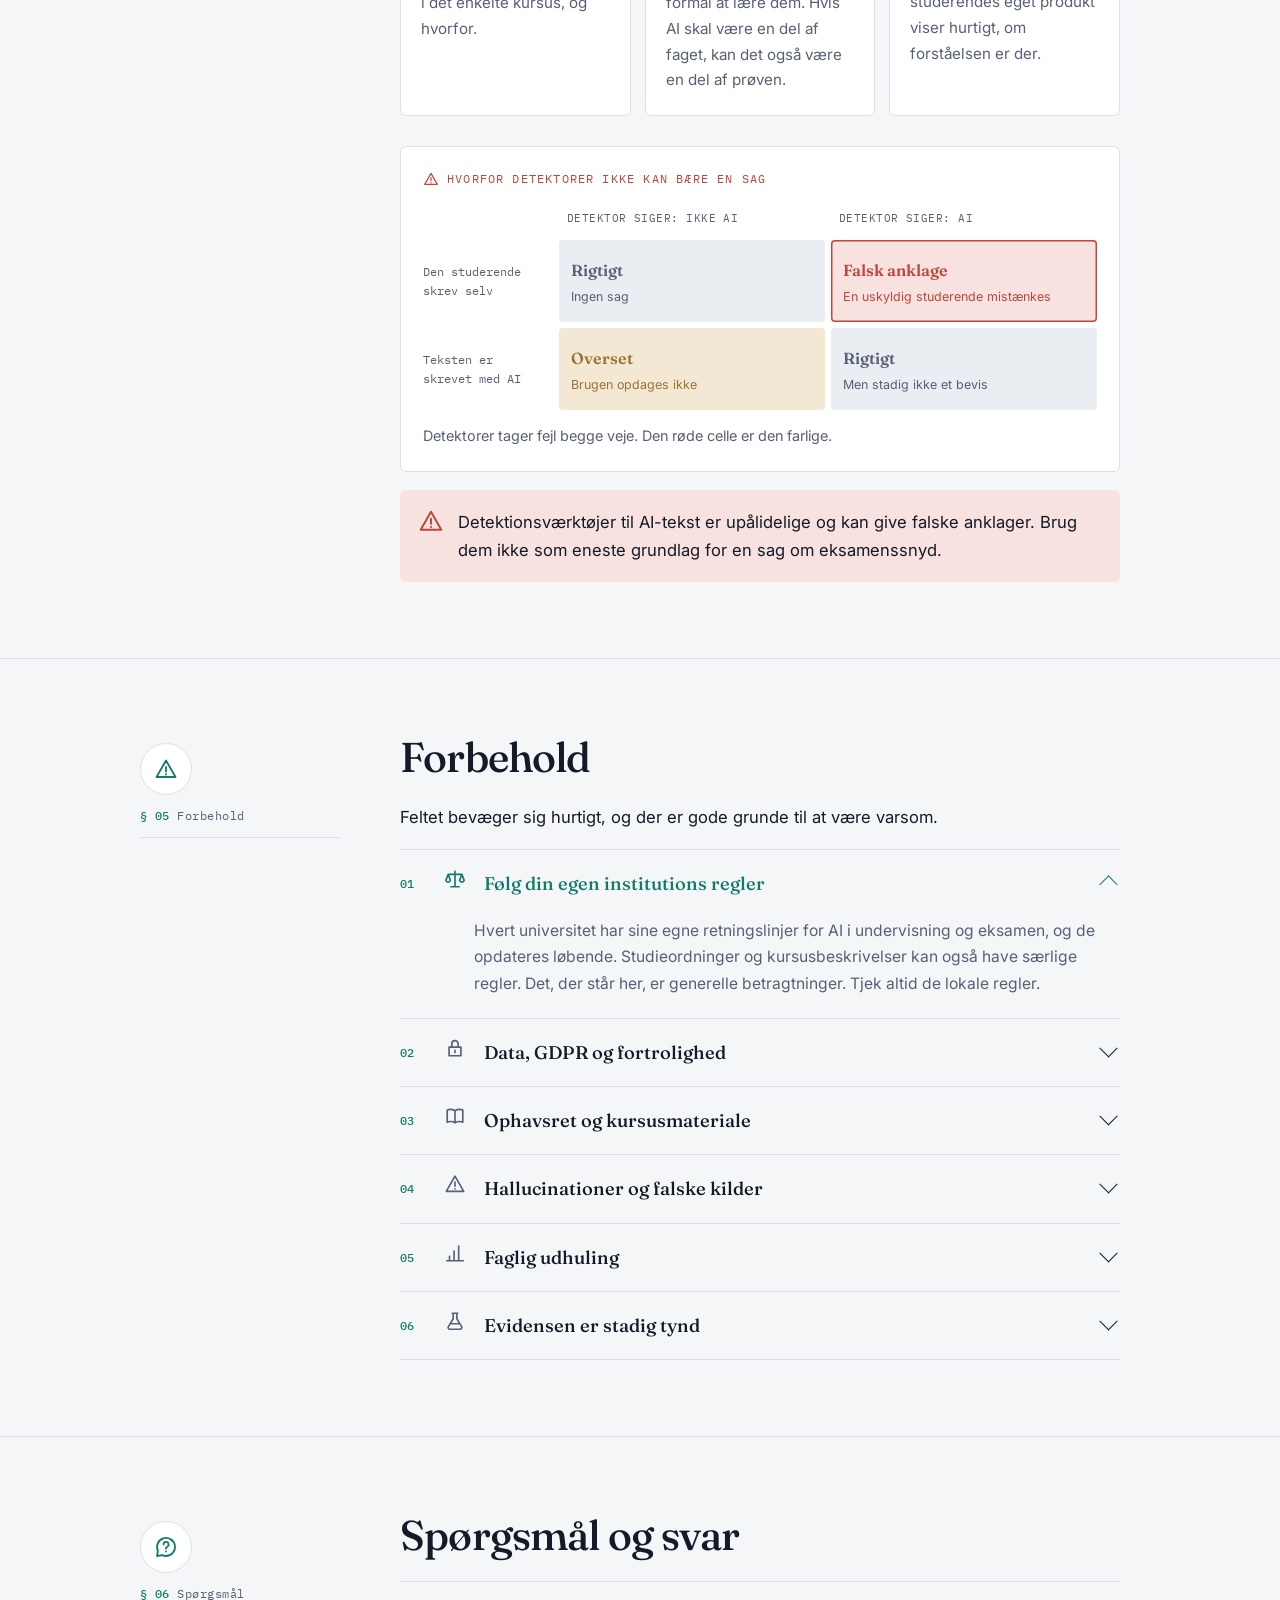
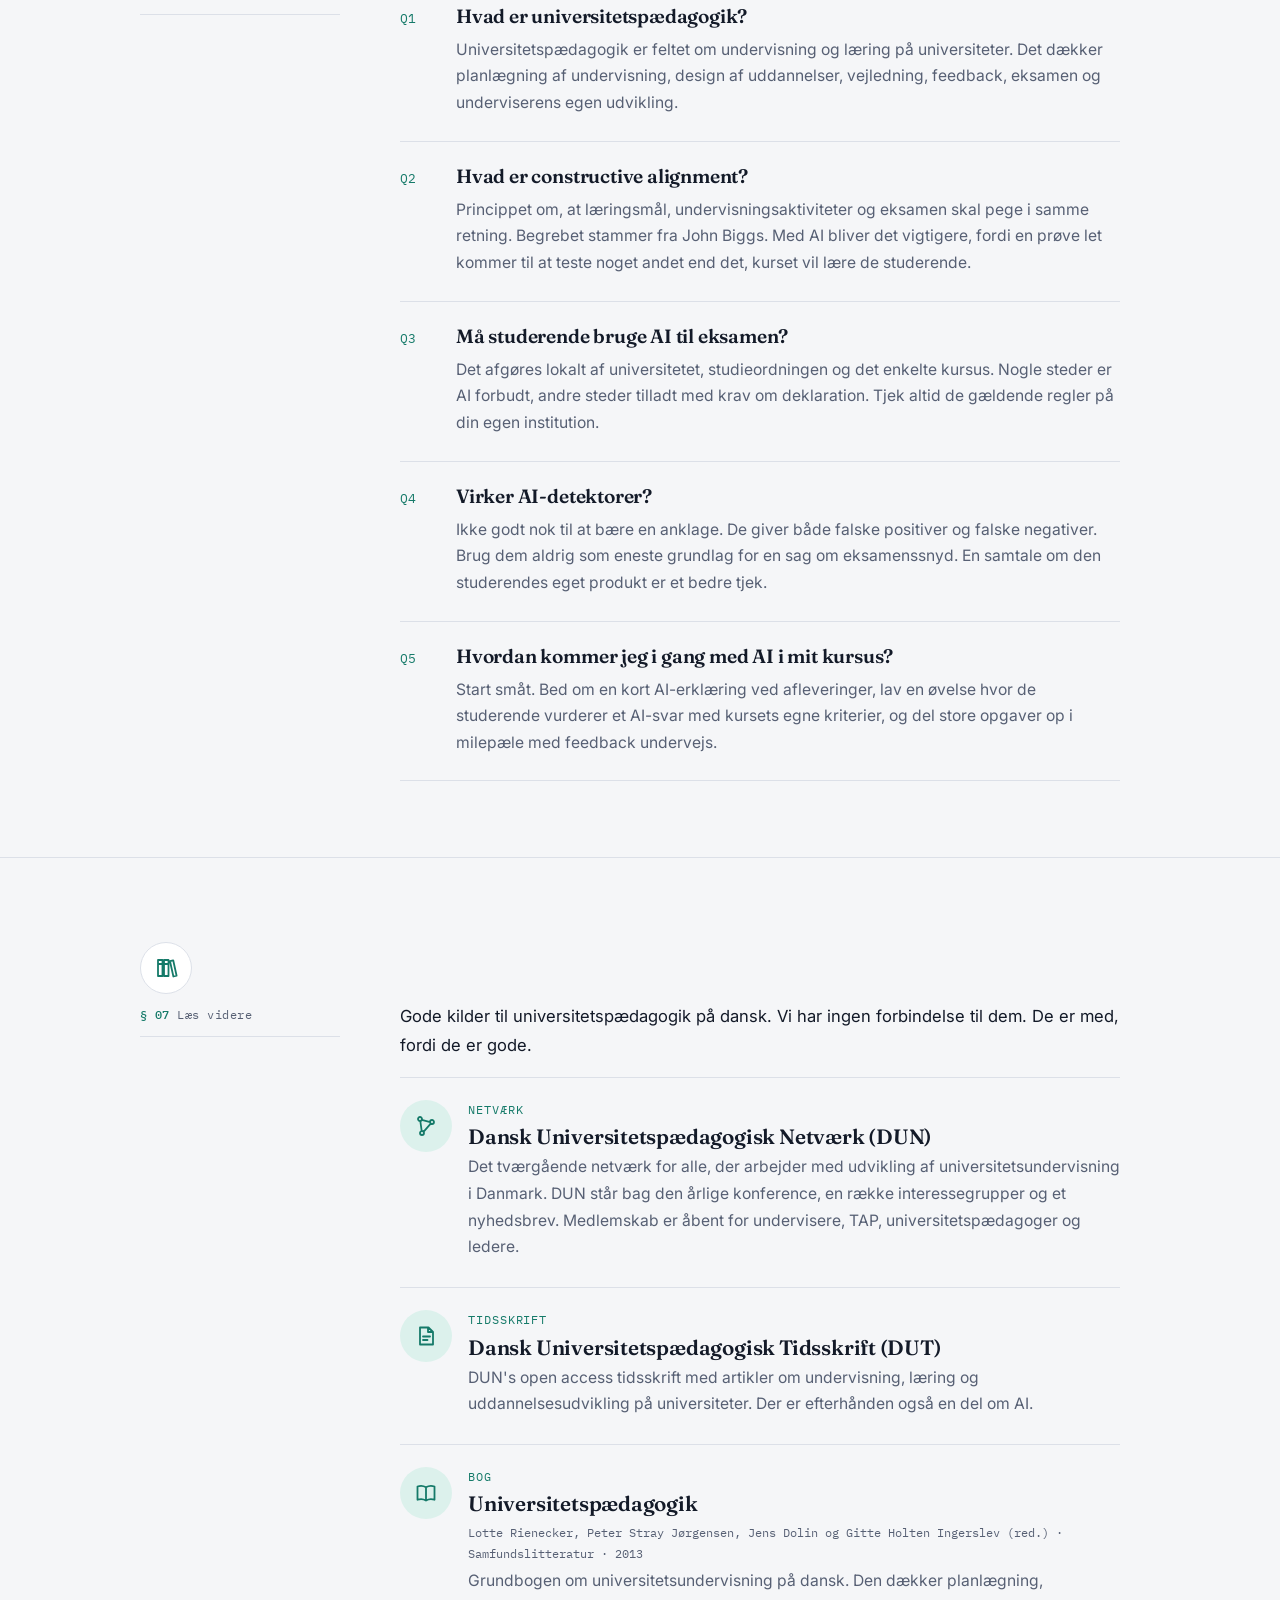
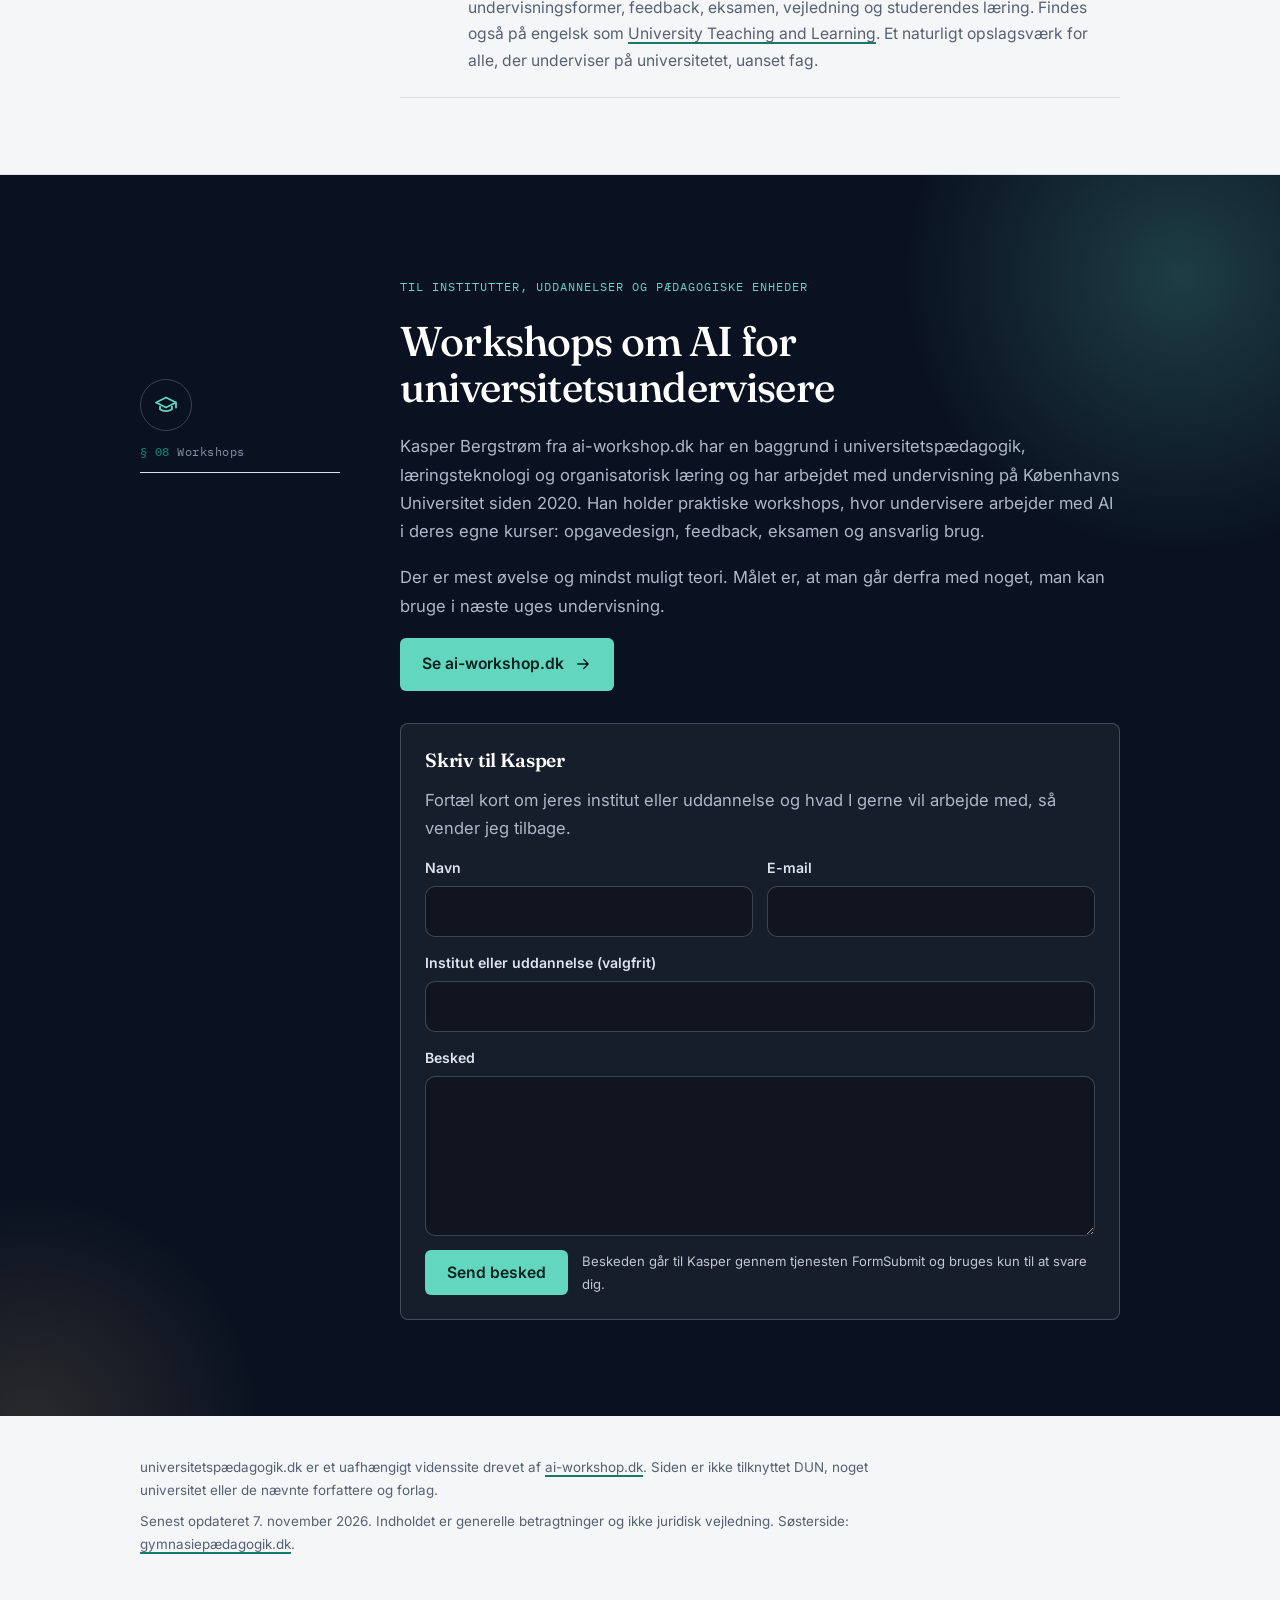
==== commit 2edecd74: "Robotside slået til igen efter test Co-Authored-By: Claude Opus 5.5 <noreply@anthropic.com> Claude-S" ====
--- a/index.html
+++ b/index.html
@@ -534,7 +534,6 @@
     <p>Der er mest øvelse og mindst muligt teori. Målet er, at man går derfra med noget, man kan bruge i næste uges undervisning.</p>
     <a class="btn" href="https://ai-workshop.dk">Se ai-workshop.dk <svg class="arr" aria-hidden="true"><use href="#i-arrow"/></svg></a>
     <form class="kf" id="kontaktformular" action="https://formsubmit.co/kasper@ai-workshop.dk" method="POST">
-    <input type="hidden" name="_captcha" value="false">
       <input type="hidden" name="_subject" value="Ny besked fra universitetspædagogik.dk">
       <input type="hidden" name="_next" value="https://xn--universitetspdagogik-u0b.dk/?tak=1#kontaktformular">
       <input type="hidden" name="_template" value="table">
